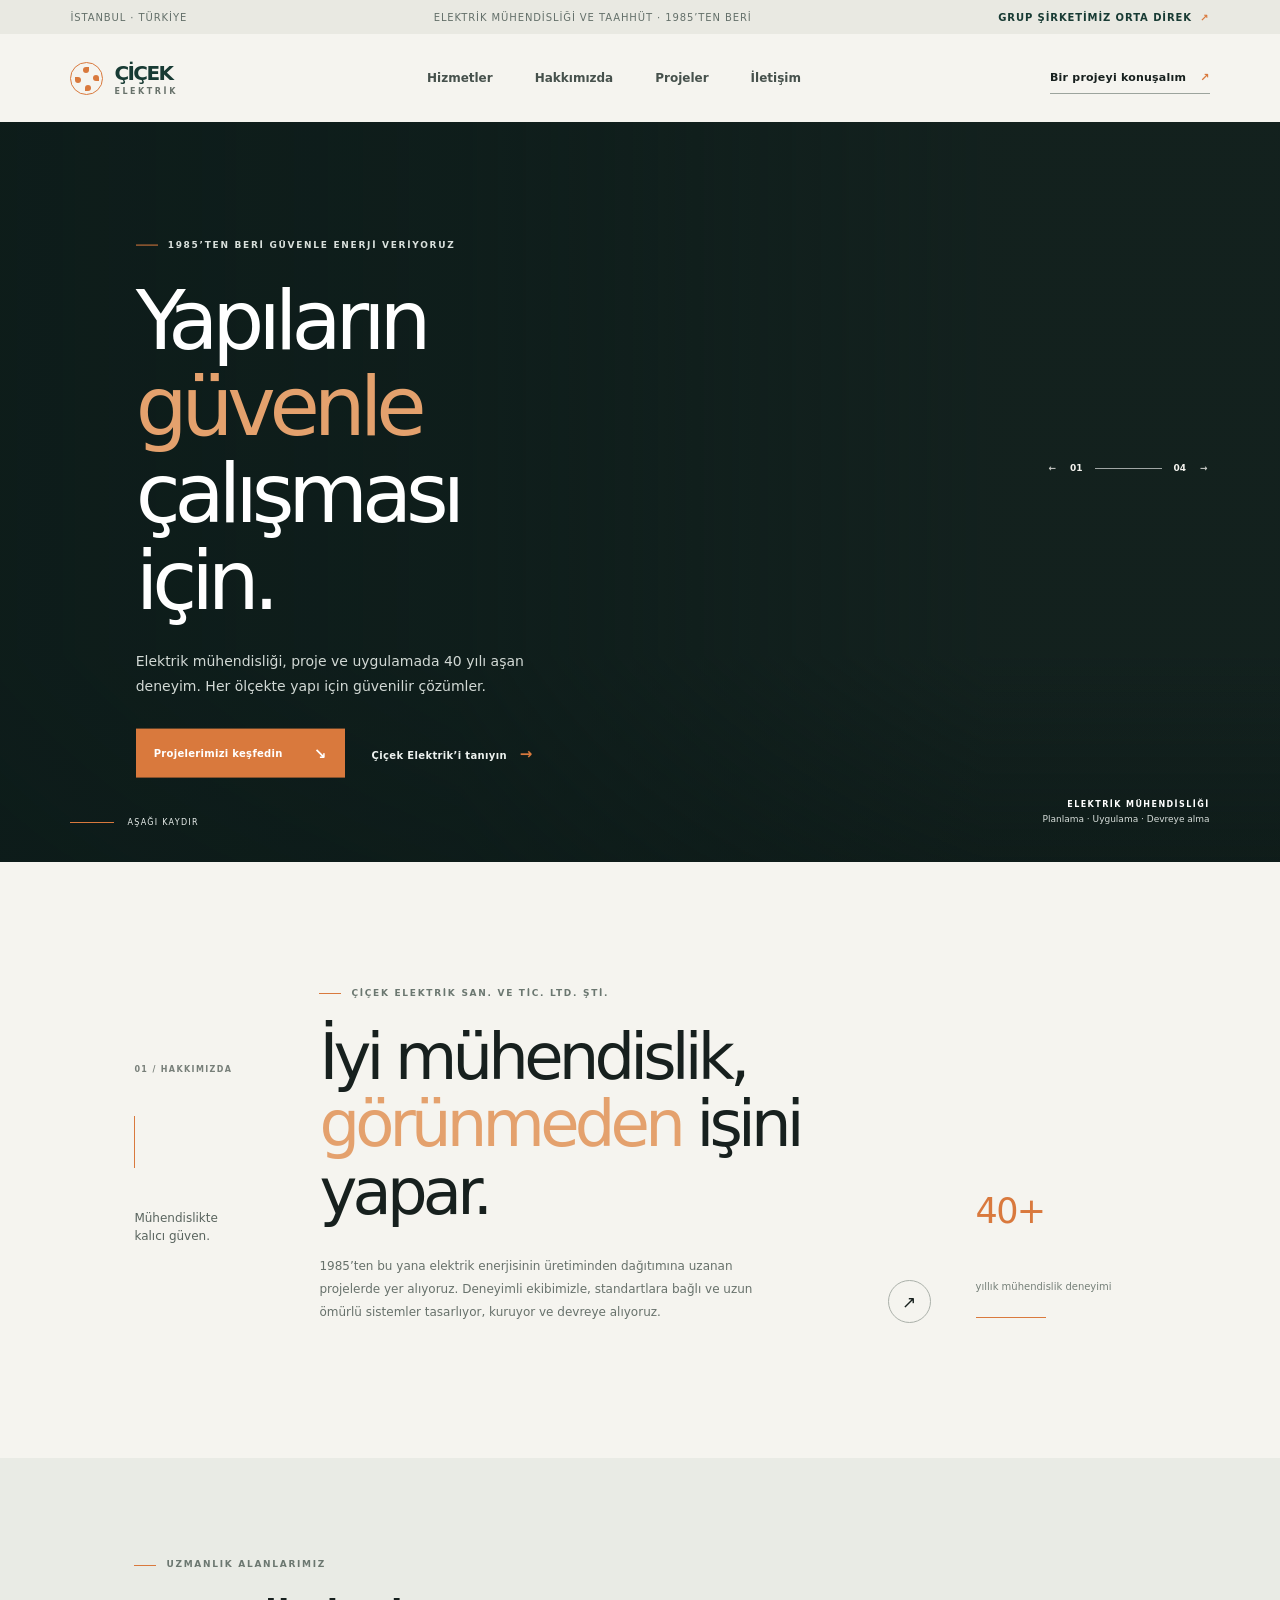
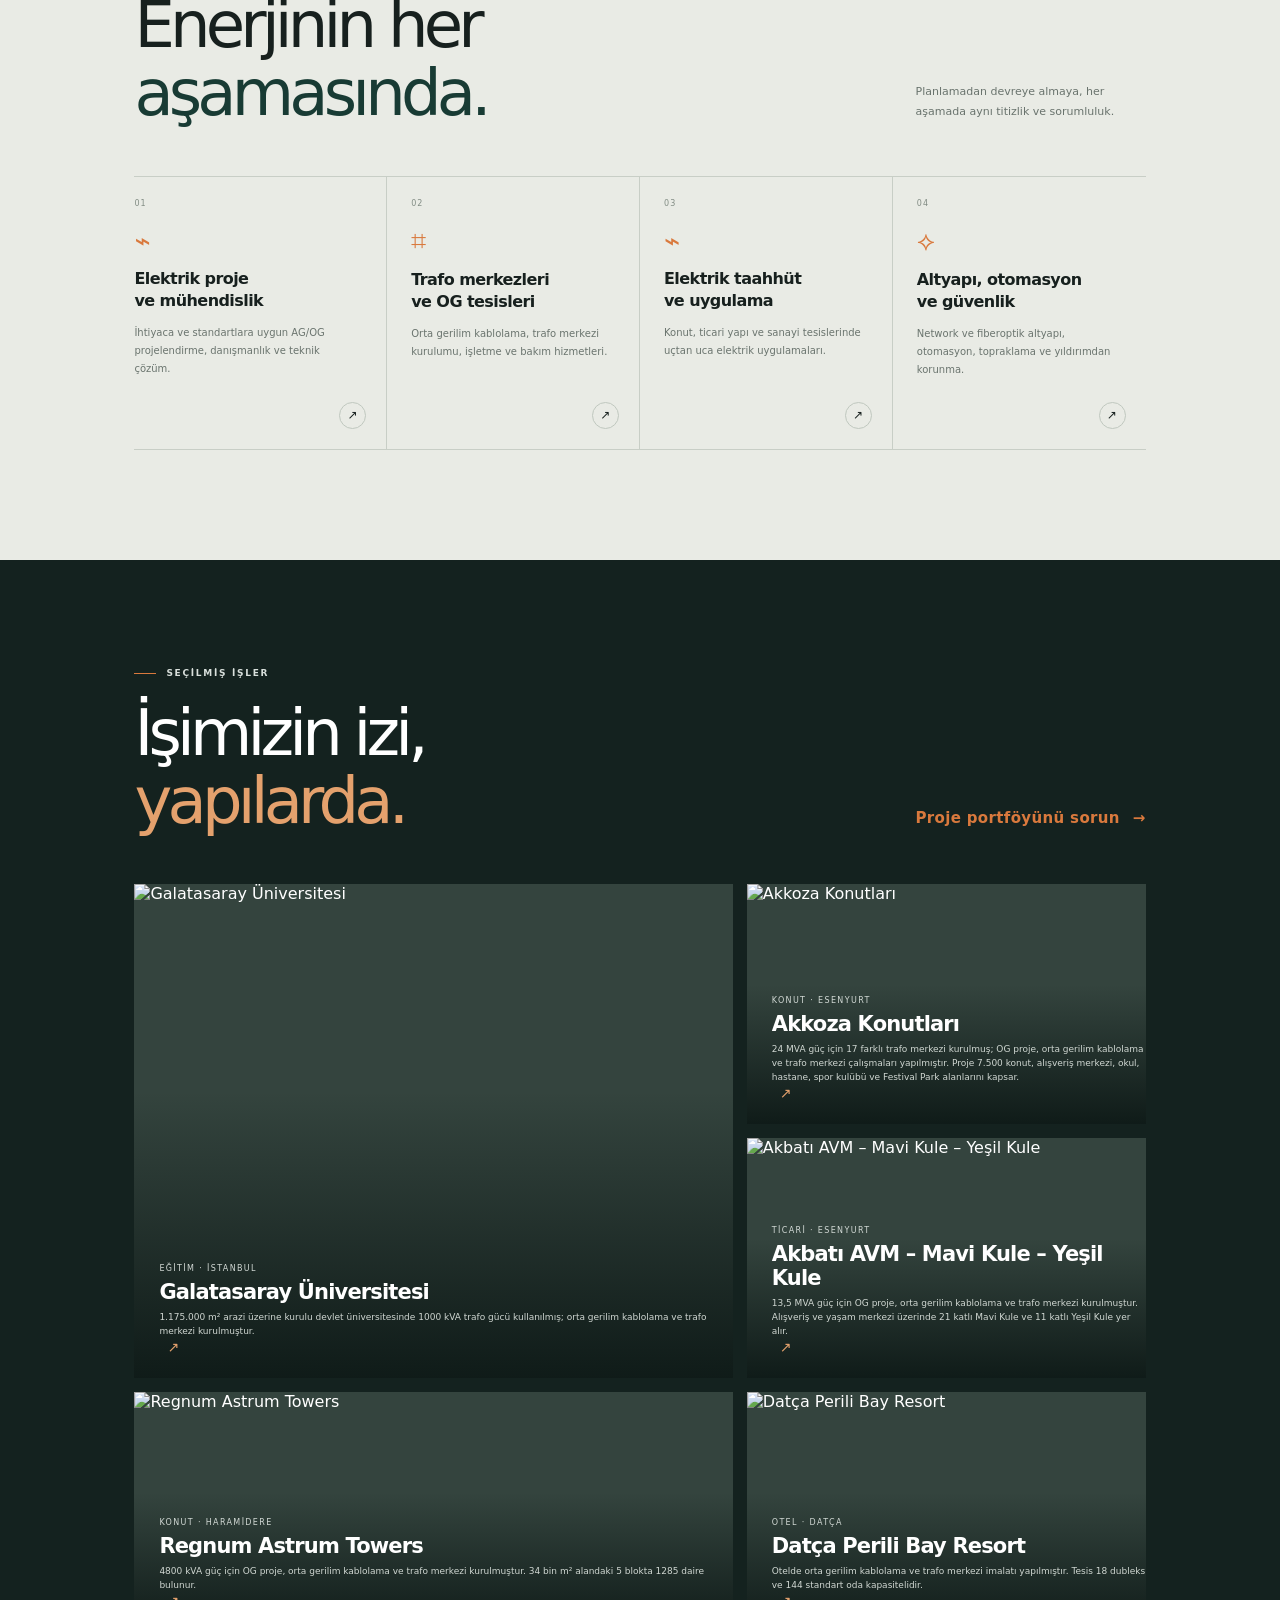
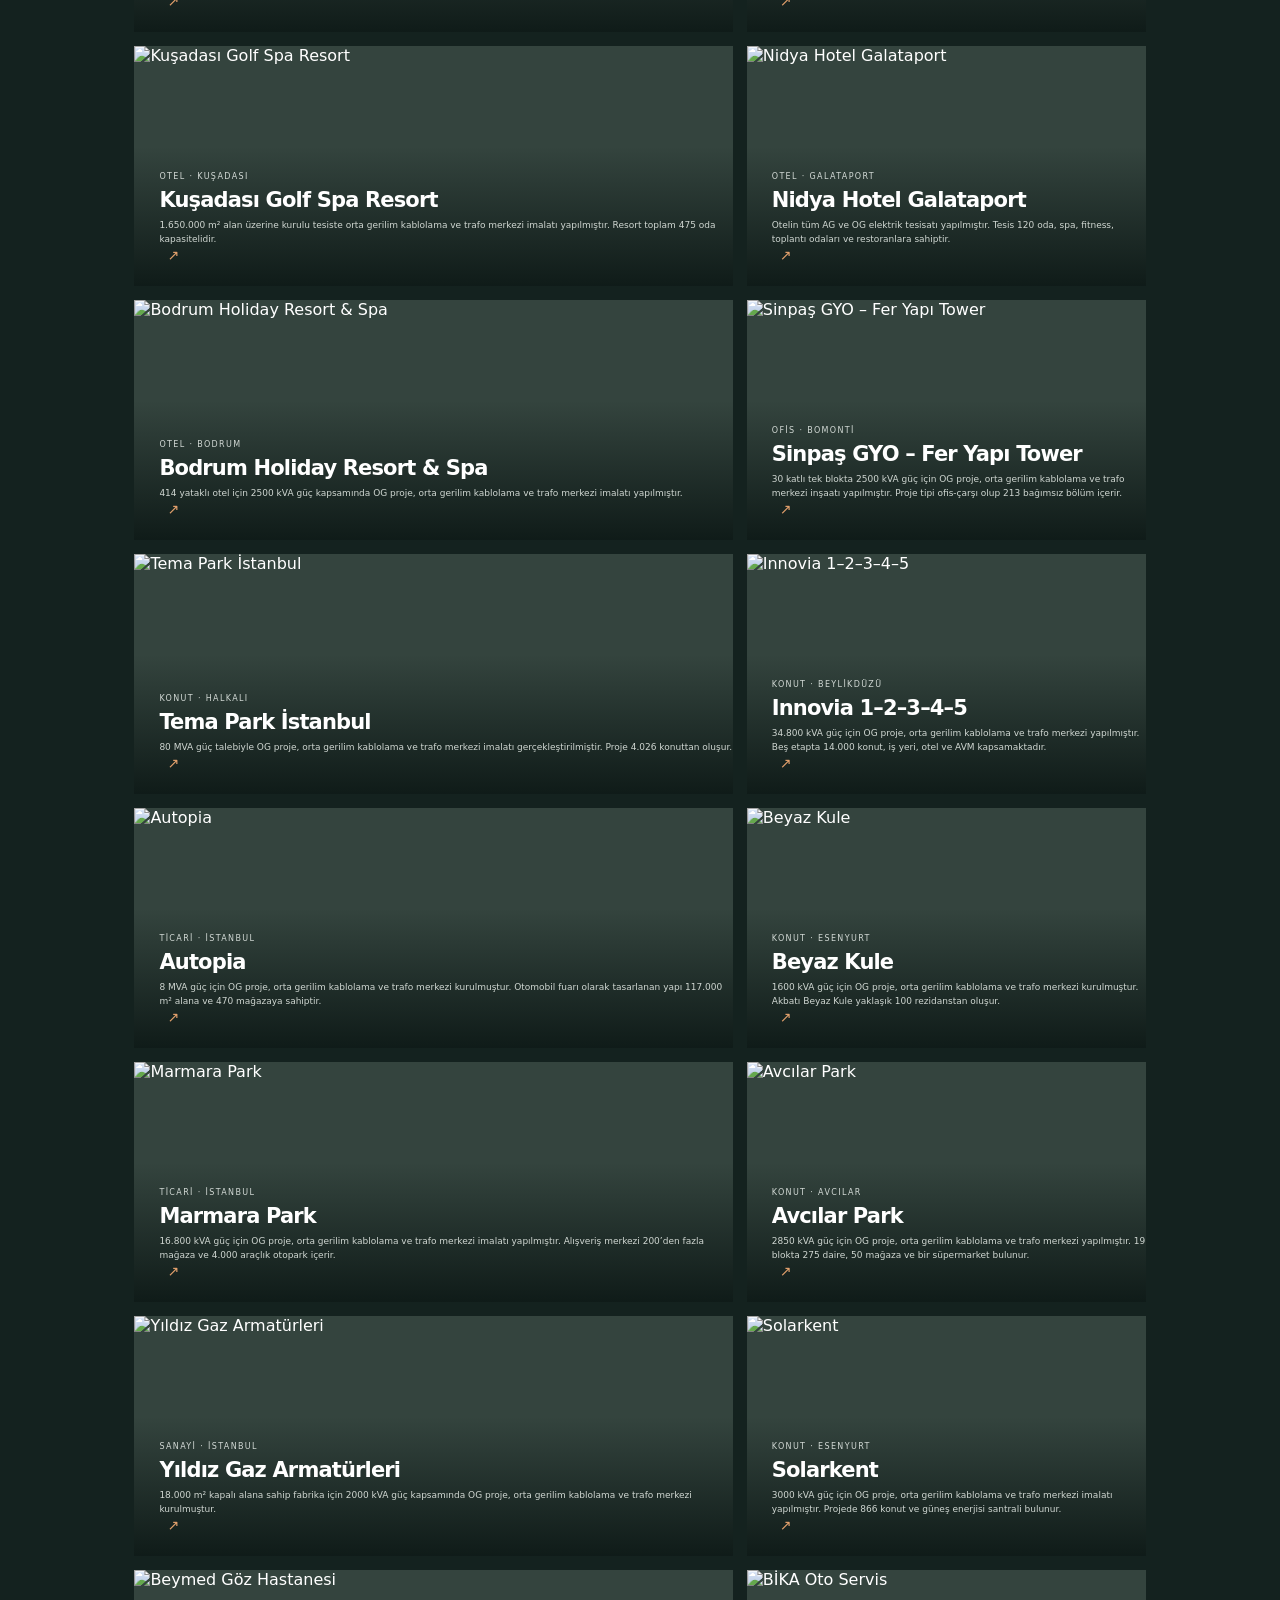
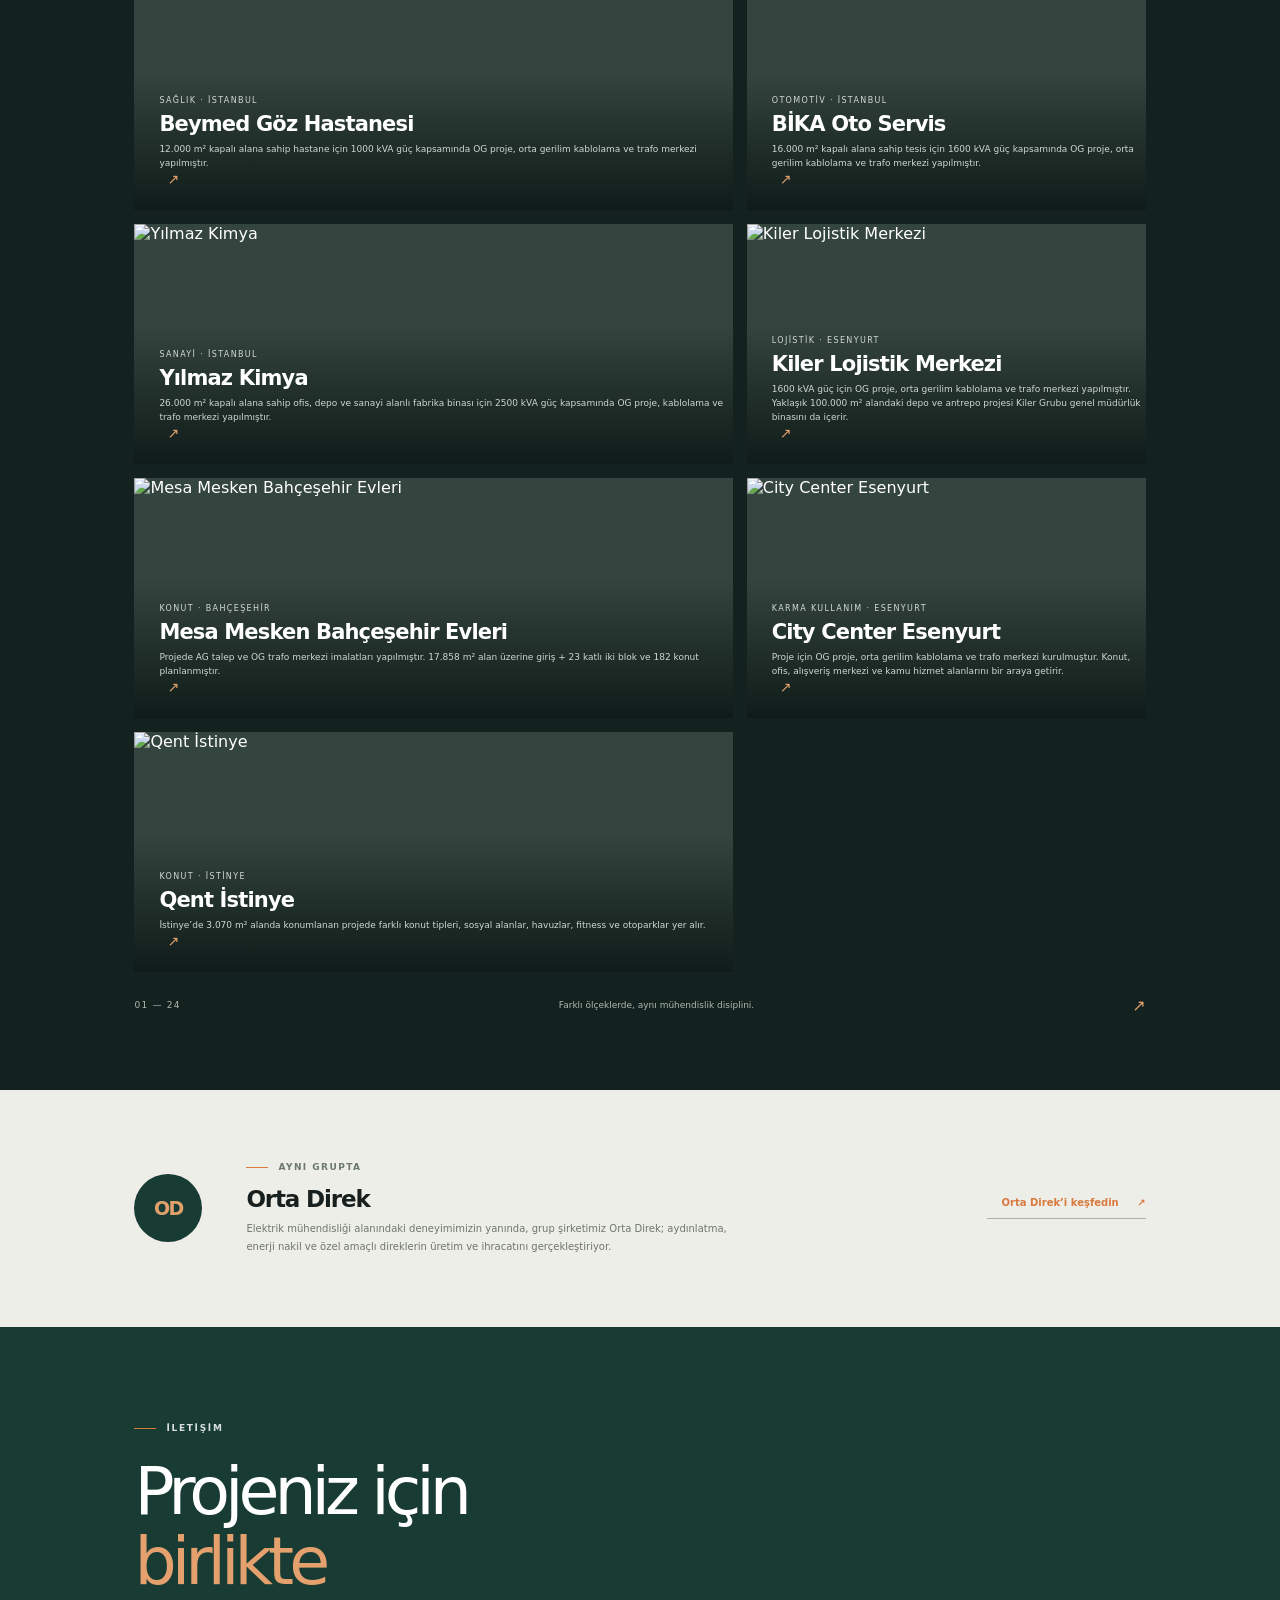
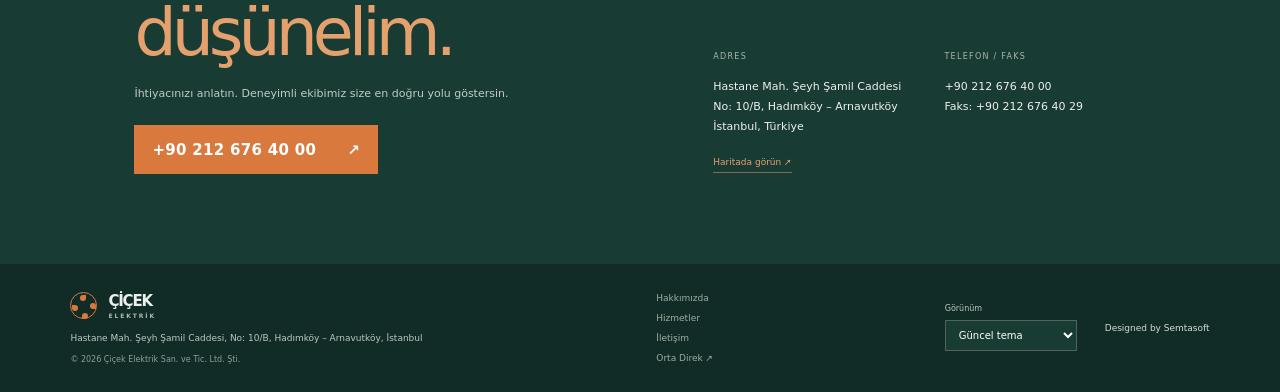
==== v1/index.html @ 3fe5731b "v1.1" ====
<!doctype html>
<html lang="tr">
<head>
  <meta charset="utf-8">
  <meta name="viewport" content="width=device-width, initial-scale=1">
  <meta name="theme-color" content="#f5f4ef">
  <meta name="description" content="1985'ten bu yana elektrik mühendisliği, proje ve taahhüt hizmetleri. Çiçek Elektrik, İstanbul.">
  <title>Çiçek Elektrik — Güvenle çalışan yapılar</title>
  <link rel="stylesheet" href="styles.css">
  <script src="content.js"></script>
  <script src="site.js" defer></script>
</head>
<body>
  <div class="topline"><span>İstanbul · Türkiye</span><span>Elektrik mühendisliği ve taahhüt · <span data-content="about.since">1985’ten beri</span></span><a href="https://www.ortadirek.com.tr" target="_blank" rel="noopener">Grup şirketimiz Orta Direk <span aria-hidden="true">↗</span></a></div>
  <header class="site-header">
    <a class="brand" href="#anasayfa" aria-label="Çiçek Elektrik ana sayfa"><img class="brand-logo" data-image="brand.logo" alt="Çiçek Elektrik"><span class="brand-mark" aria-hidden="true"><i></i><i></i><i></i><i></i></span><span><span data-content="brand.name">ÇİÇEK</span><span class="brand-sub" data-content="brand.sub">ELEKTRİK</span></span></a>
    <nav class="nav" aria-label="Ana gezinme"><a href="#hizmetler">Hizmetler</a><a href="#hakkimizda">Hakkımızda</a><a href="#projeler">Projeler</a><a href="#iletisim">İletişim</a></nav>
    <a class="header-cta" href="tel:+902126764000">Bir projeyi konuşalım <span>↗</span></a>
    <a class="mobile-phone" href="tel:+902126764000" aria-label="Bizi arayın">☎</a>
  </header>

  <main>
    <section class="hero" id="anasayfa">
      <div class="hero-image" role="img" aria-label="Enerji iletim hatları"></div>
      <div class="hero-shade"></div>
      <div class="hero-content">
        <p class="eyebrow light"><span></span> <span class="hero-eyebrow-text">1985’TEN BERİ GÜVENLE ENERJİ VERİYORUZ</span></p>
        <h1><span class="hero-title-before">Yapıların</span><br><em class="hero-title-accent">güvenle</em><span class="hero-title-after"> çalışması<br>için.</span></h1>
        <p class="hero-copy">Elektrik mühendisliği, proje ve uygulamada 40 yılı aşan deneyim. Her ölçekte yapı için güvenilir çözümler.</p>
        <div class="hero-actions"><a class="button button-accent" href="#projeler">Projelerimizi keşfedin <span>↘</span></a><a class="text-link light-link" href="#hakkimizda">Çiçek Elektrik’i tanıyın <span>→</span></a></div>
      </div>
      <div class="hero-index"><button type="button" class="hero-prev" aria-label="Önceki slayt">←</button><span class="hero-current">01</span><span class="index-line"></span><span class="hero-total">04</span><button type="button" class="hero-next" aria-label="Sonraki slayt">→</button></div>
      <div class="hero-caption"><span class="hero-caption-title">ELEKTRİK MÜHENDİSLİĞİ</span><span class="hero-caption-detail">Planlama · Uygulama · Devreye alma</span></div>
      <a class="scroll-cue" href="#hizmetler"><span class="scroll-line"></span> AŞAĞI KAYDIR</a>
    </section>

    <section class="intro section-pad" id="hakkimizda">
      <div class="intro-side"><span class="section-no">01 / HAKKIMIZDA</span><span class="vertical-rule"></span><span class="side-note">Mühendislikte<br>kalıcı güven.</span></div>
      <div class="intro-main"><p class="eyebrow"><span></span> <span data-content="about.eyebrow">ÇİÇEK ELEKTRİK SAN. VE TİC. LTD. ŞTİ.</span></p><h2><span data-content="about.titleBefore">İyi mühendislik,</span><br><em data-content="about.titleAccent">görünmeden</em><span data-content="about.titleAfter"> işini yapar.</span></h2><div class="intro-bottom"><p data-content="about.copy">1985’ten bu yana elektrik enerjisinin üretiminden dağıtımına uzanan projelerde yer alıyoruz. Deneyimli ekibimizle, standartlara bağlı ve uzun ömürlü sistemler tasarlıyor, kuruyor ve devreye alıyoruz.</p><a class="round-link" href="#iletisim" aria-label="İletişime geçin">↗</a></div></div>
      <div class="intro-stat"><strong><span data-content="about.years">40</span><span>+</span></strong><span data-content="about.stat">yıllık mühendislik<br>deneyimi</span><i></i></div>
    </section>

    <section class="services section-pad" id="hizmetler">
      <div class="section-heading"><div><p class="eyebrow"><span></span> <span data-content="services.eyebrow">UZMANLIK ALANLARIMIZ</span></p><h2><span data-content="services.titleBefore">Enerjinin her</span><br><em data-content="services.titleAccent">aşamasında.</em></h2></div><p class="heading-note" data-content="services.note">Planlamadan devreye almaya, her aşamada aynı titizlik ve sorumluluk.</p></div>
      <div class="service-grid">
        <article class="service-card"><span class="service-number">01</span><div class="service-icon" aria-hidden="true">⌁</div><h3 data-content="services.items.0.title">Elektrik proje<br>ve mühendislik</h3><p data-content="services.items.0.copy">İhtiyaca ve standartlara uygun AG/OG projelendirme, danışmanlık ve teknik çözüm.</p><a href="#iletisim" aria-label="Elektrik proje ve mühendislik için iletişime geçin">↗</a></article>
        <article class="service-card"><span class="service-number">02</span><div class="service-icon" aria-hidden="true">⌗</div><h3 data-content="services.items.1.title">Trafo merkezleri<br>ve OG tesisleri</h3><p data-content="services.items.1.copy">Orta gerilim kablolama, trafo merkezi kurulumu, işletme ve bakım hizmetleri.</p><a href="#iletisim" aria-label="Trafo merkezleri için iletişime geçin">↗</a></article>
        <article class="service-card"><span class="service-number">03</span><div class="service-icon" aria-hidden="true">⌁</div><h3 data-content="services.items.2.title">Elektrik taahhüt<br>ve uygulama</h3><p data-content="services.items.2.copy">Konut, ticari yapı ve sanayi tesislerinde uçtan uca elektrik uygulamaları.</p><a href="#iletisim" aria-label="Elektrik taahhüt için iletişime geçin">↗</a></article>
        <article class="service-card"><span class="service-number">04</span><div class="service-icon" aria-hidden="true">⟡</div><h3 data-content="services.items.3.title">Altyapı, otomasyon<br>ve güvenlik</h3><p data-content="services.items.3.copy">Network ve fiberoptik altyapı, otomasyon, topraklama ve yıldırımdan korunma.</p><a href="#iletisim" aria-label="Altyapı hizmetleri için iletişime geçin">↗</a></article>
      </div>
    </section>

    <section class="projects section-pad" id="projeler">
      <div class="section-heading project-heading"><div><p class="eyebrow light"><span></span> <span data-content="projects.eyebrow">SEÇİLMİŞ İŞLER</span></p><h2><span data-content="projects.titleBefore">İşimizin izi,</span><br><em data-content="projects.titleAccent">yapılarda.</em></h2></div><a class="text-link light-link" href="#iletisim"><span data-content="projects.action">Proje portföyünü sorun</span> <span>→</span></a></div>
      <div class="project-grid">
        <a class="project-card project-large" href="#iletisim"><img data-image="projects.items.0.image" src="https://i.ibb.co/XrzmF4nz/a61cb4d9a42c.png" alt="Çiçek Elektrik proje referansı" loading="lazy"><span class="project-overlay"></span><span class="project-info"><small data-content="projects.items.0.category">EĞİTİM · İSTANBUL</small><strong data-content="projects.items.0.title">Galatasaray Üniversitesi</strong><span><span data-content="projects.items.0.detail">Orta gerilim kablolama ve trafo merkezi kurulumu.</span> <b>↗</b></span></span></a>
        <a class="project-card" href="#iletisim"><img data-image="projects.items.1.image" src="https://i.ibb.co/XrzmF4nz/a61cb4d9a42c.png" alt="Galatasaray Üniversitesi binası" loading="lazy"><span class="project-overlay"></span><span class="project-info"><small data-content="projects.items.1.category">KONUT · ESENYURT</small><strong data-content="projects.items.1.title">Akkoza Konutları</strong><span><span data-content="projects.items.1.detail">17 trafo merkezi</span> <b>↗</b></span></span></a>
        <a class="project-card" href="#iletisim"><img data-image="projects.items.2.image" src="https://i.ibb.co/XrzmF4nz/a61cb4d9a42c.png" alt="Alışveriş ve yaşam merkezi projesi" loading="lazy"><span class="project-overlay"></span><span class="project-info"><small data-content="projects.items.2.category">TİCARİ · ESENYURT</small><strong data-content="projects.items.2.title">Akbatı AVM ve Yaşam Merkezi</strong><span><span data-content="projects.items.2.detail">OG proje · Trafo merkezi</span> <b>↗</b></span></span></a>
      </div>
      <div class="project-foot"><span class="project-count">01 — 24</span><span>Farklı ölçeklerde, aynı mühendislik disiplini.</span><span class="project-arrows">↗</span></div>
    </section>

    <section class="partner section-pad">
      <div class="partner-icon" aria-hidden="true">OD</div><div class="partner-copy"><p class="eyebrow"><span></span> <span data-content="partner.eyebrow">AYNI GRUPTA</span></p><h2 data-content="partner.title">Orta Direk</h2><p data-content="partner.copy">Elektrik mühendisliği alanındaki deneyimimizin yanında, grup şirketimiz Orta Direk; aydınlatma, enerji nakil ve özel amaçlı direklerin üretim ve ihracatını gerçekleştiriyor.</p></div><a class="partner-link" data-href="partner.url" href="https://www.ortadirek.com.tr" target="_blank" rel="noopener"><span data-content="partner.linkText">Orta Direk’i keşfedin</span> <span>↗</span></a></section>

    <section class="contact" id="iletisim"><div class="contact-left"><p class="eyebrow light"><span></span> <span data-content="contact.eyebrow">İLETİŞİM</span></p><h2><span data-content="contact.titleBefore">Projeniz için</span><br><em data-content="contact.titleAccent">birlikte düşünelim.</em></h2><p data-content="contact.copy">İhtiyacınızı anlatın. Deneyimli ekibimiz size en doğru yolu göstersin.</p><a class="button button-accent" data-href="contact.phoneLink" href="tel:+902126764000"><span data-content="contact.phone">0212 676 40 00</span> <span>↗</span></a></div><div class="contact-details"><div><span>ADRES</span><p data-content="contact.address">Hastane Mah. Şeyh Şamil Caddesi<br>No: 10/B, Hadımköy – Arnavutköy<br>İstanbul, Türkiye</p><a data-href="contact.mapUrl" href="https://maps.google.com/?q=Hastane+Mahallesi+Şeyh+Şamil+Caddesi+No+10+B+Hadımköy+İstanbul" target="_blank" rel="noopener">Haritada görün ↗</a></div><div><span>TELEFON / FAKS</span><p><a data-href="contact.phoneLink" href="tel:+902126764000" data-content="contact.phone">+90 212 676 40 00</a><br>Faks: <span data-content="contact.fax">+90 212 676 40 29</span></p></div></div></section>
  </main>

  <footer class="footer">
    <div class="footer-company"><a class="brand brand-footer" href="#anasayfa"><img class="brand-logo" data-image="brand.logo" alt="Çiçek Elektrik"><span class="brand-mark" aria-hidden="true"><i></i><i></i><i></i><i></i></span><span><span data-content="brand.name">ÇİÇEK</span><span class="brand-sub" data-content="brand.sub">ELEKTRİK</span></span></a><p data-content="footer.address">Hastane Mah. Şeyh Şamil Caddesi, No: 10/B, Hadımköy – Arnavutköy, İstanbul</p><small data-content="footer.copyright">© 2026 Çiçek Elektrik San. ve Tic. Ltd. Şti.</small></div>
    <nav class="footer-links" aria-label="Alt bağlantılar"><a data-href="footer.link1Url" href="#hakkimizda" data-content="footer.link1Text">Hakkımızda</a><a data-href="footer.link2Url" href="#hizmetler" data-content="footer.link2Text">Hizmetler</a><a data-href="footer.link3Url" href="#iletisim" data-content="footer.link3Text">İletişim</a><a href="https://www.ortadirek.com.tr" target="_blank" rel="noopener">Orta Direk ↗</a></nav>
    <div class="footer-theme"><label for="theme-version-select">Görünüm</label><select class="theme-version-select" id="theme-version-select" aria-label="Site görünüm sürümü"></select></div>
    <a class="semtasoft-credit" data-href="footer.semtaUrl" href="https://semtasoft.com" target="_blank" rel="noopener"><img class="semta-logo" data-image="footer.semtaLogo" alt="Semtasoft"><span data-content="footer.semtaText">Designed by Semtasoft</span></a>
  </footer>
</body>
</html>
---- v1/styles.css ----
:root{--ink:#17201e;--muted:#69716c;--paper:#f5f4ef;--white:#fff;--line:#d9dcd5;--orange:#d9793d;--forest:#183b34;--display:"Segoe UI",system-ui,sans-serif;--body:"Segoe UI",system-ui,sans-serif}*{box-sizing:border-box}html{scroll-behavior:smooth}body{margin:0;background:var(--paper);color:var(--ink);font-family:var(--body);-webkit-font-smoothing:antialiased}a{color:inherit;text-decoration:none}.topline{height:34px;padding:0 5.5%;display:flex;align-items:center;justify-content:space-between;background:#e9e9e2;color:#64706a;font-size:10px;letter-spacing:.09em;text-transform:uppercase}.topline a{color:var(--forest);font-weight:700}.topline a span{padding-left:4px;color:var(--orange)}.site-header{height:88px;padding:0 5.5%;display:flex;align-items:center;justify-content:space-between;position:relative;z-index:5;background:var(--paper)}.brand{display:flex;align-items:center;gap:11px;font:800 20px var(--display);letter-spacing:-.08em;color:var(--forest)}.brand-sub{display:block;font:700 8px var(--body);letter-spacing:.32em;margin-top:2px;color:#68726b}.brand-mark{position:relative;width:33px;height:33px;border:1.6px solid var(--orange);border-radius:50%;display:block}.brand-mark i{position:absolute;width:6px;height:6px;border-radius:100% 0 100% 100%;background:var(--orange);left:12px;top:4px;transform-origin:4px 12px}.brand-mark i:nth-child(2){transform:rotate(90deg)}.brand-mark i:nth-child(3){transform:rotate(180deg)}.brand-mark i:nth-child(4){transform:rotate(270deg)}.nav{display:flex;align-items:center;gap:42px}.nav a{font-size:12px;font-weight:600;color:#46514c;transition:color .2s}.nav a:hover,.header-cta:hover{color:var(--orange)}.header-cta{font-size:11px;font-weight:700;letter-spacing:.02em;border-bottom:1px solid #9ca49d;padding:9px 0;transition:color .2s}.header-cta span{color:var(--orange);margin-left:10px}.mobile-phone{display:none}.hero{height:min(740px,calc(100svh - 122px));min-height:570px;position:relative;overflow:hidden;background:#14221f;color:#fff}.hero-image{position:absolute;inset:0;background-image:url("https://i.ibb.co/XrzmF4nz/a61cb4d9a42c.png");background-size:cover;background-position:center 49%;transform:scale(1.015);animation:heroReveal 1.4s ease-out both}.hero-shade{position:absolute;inset:0;background:linear-gradient(90deg,rgba(13,28,26,.88) 0%,rgba(13,28,26,.72) 36%,rgba(13,28,26,.14) 77%),linear-gradient(0deg,rgba(10,22,20,.43),transparent 28%)}.hero-content{position:absolute;left:10.6%;top:50%;transform:translateY(-47%);max-width:610px}.eyebrow{font-size:9px;font-weight:700;letter-spacing:.19em;color:#6b7770;display:flex;gap:10px;align-items:center;margin:0 0 25px}.eyebrow>span:first-child{width:22px;height:1px;background:var(--orange);display:inline-block;flex:0 0 22px}.eyebrow>span:not(:first-child){width:auto;height:auto;background:none;display:inline;flex:0 1 auto;min-width:0;line-height:1.5}.eyebrow.light{color:#d9e0dc}.hero h1,.section-heading h2,.intro h2,.contact h2{font:500 clamp(47px,6.4vw,86px)/1.06 var(--display);letter-spacing:-.075em;margin:0}.hero h1 em,.intro h2 em,.section-heading h2 em,.contact h2 em{font-style:normal;color:#e4a16d}.hero-copy{font-size:14px;line-height:1.8;color:#d2d9d5;max-width:410px;margin:24px 0 30px}.hero-actions{display:flex;align-items:center;gap:27px}.button{display:inline-flex;align-items:center;gap:31px;min-height:49px;padding:0 18px;font-size:10px;font-weight:700;letter-spacing:.03em}.button-accent{background:var(--orange);color:white;transition:background .2s}.button-accent:hover{background:#bb6030}.button span{font-size:15px}.text-link{font-size:10px;font-weight:700;letter-spacing:.035em}.text-link span{padding-left:9px;color:var(--orange);font-size:15px}.light-link{color:#edf2ef}.hero-index{position:absolute;right:5.5%;top:45%;display:flex;align-items:center;gap:12px;font:600 9px var(--body);color:#f5f4ef}.hero-index span:last-child{opacity:.5}.index-line{width:67px;height:1px;background:rgba(255,255,255,.6)}.hero-caption{position:absolute;right:5.5%;bottom:38px;display:flex;flex-direction:column;text-align:right;gap:5px}.hero-caption span:first-child{font-size:8px;letter-spacing:.18em;font-weight:700}.hero-caption span:last-child{font-size:9px;color:#d8dedb}.scroll-cue{position:absolute;left:5.5%;bottom:35px;font-size:8px;letter-spacing:.16em;color:#e8eeeb;display:flex;align-items:center;gap:13px}.scroll-line{display:inline-block;width:44px;height:1px;background:var(--orange)}.section-pad{padding-left:10.5%;padding-right:10.5%}.intro{display:grid;grid-template-columns:140px 1fr 170px;gap:45px;padding-top:125px;padding-bottom:135px;align-items:center}.intro-side{height:180px;display:flex;flex-direction:column;align-items:flex-start;justify-content:space-between}.section-no{font-size:8px;letter-spacing:.17em;font-weight:700;color:#777f79}.vertical-rule{height:52px;width:1px;background:var(--orange)}.side-note{font:500 12px/1.5 var(--display);color:#59645e}.intro-main .eyebrow{margin-bottom:23px}.intro h2{font-size:clamp(42px,5vw,68px)}.intro-bottom{display:flex;align-items:flex-end;justify-content:space-between;margin-top:28px;gap:30px}.intro-bottom p{font-size:12px;line-height:1.9;color:#67716b;max-width:475px;margin:0}.round-link{width:43px;height:43px;border:1px solid #abb1aa;border-radius:50%;display:grid;place-items:center;font-size:17px;flex:none;transition:all .2s}.round-link:hover{background:var(--forest);color:#fff;border-color:var(--forest)}.intro-stat{align-self:end;display:flex;flex-direction:column;padding-bottom:5px;color:var(--forest)}.intro-stat strong{font:500 77px/.9 var(--display);letter-spacing:-.1em}.intro-stat strong span{font-size:35px;color:var(--orange);vertical-align:top;letter-spacing:-.05em}.intro-stat>span{font-size:10px;line-height:1.6;color:#768079;margin-top:14px}.intro-stat i{width:70px;height:1px;background:var(--orange);margin-top:22px}.services{background:#e9ebe5;padding-top:100px;padding-bottom:110px}.section-heading{display:flex;justify-content:space-between;align-items:flex-end;margin-bottom:48px}.section-heading .eyebrow{margin-bottom:20px}.section-heading h2{font-size:clamp(44px,5vw,66px)}.section-heading h2 em{color:var(--forest)}.heading-note{font-size:11px;line-height:1.8;color:#69736d;max-width:230px;margin:0 0 6px}.service-grid{display:grid;grid-template-columns:repeat(4,1fr);border-top:1px solid #c8cec6;border-bottom:1px solid #c8cec6}.service-card{min-height:272px;padding:22px 24px 23px 0;position:relative;border-right:1px solid #c8cec6;display:flex;flex-direction:column}.service-card+.service-card{padding-left:24px}.service-card:last-child{border-right:0}.service-number{font-size:8px;letter-spacing:.13em;color:#828c84}.service-icon{font:300 27px var(--display);color:var(--orange);margin:17px 0 12px}.service-card h3{font:700 16px/1.4 var(--display);letter-spacing:-.035em;margin:0 0 12px}.service-card p{font-size:10px;line-height:1.8;color:#6a746e;margin:0;max-width:215px}.service-card>a{position:absolute;right:20px;bottom:20px;width:27px;height:27px;border:1px solid #c0c8bf;border-radius:50%;display:grid;place-items:center;font-size:12px;transition:all .2s}.service-card>a:hover{background:var(--forest);color:#fff;border-color:var(--forest)}.projects{background:#14221f;color:#fff;padding-top:107px;padding-bottom:75px}.project-heading{align-items:flex-end;margin-bottom:48px}.project-heading h2 em{color:#e4a16d}.project-heading .text-link{margin-bottom:9px}.project-grid{display:grid;grid-template-columns:1.2fr .8fr;grid-template-rows:240px 240px;gap:14px}.project-card{position:relative;overflow:hidden;display:block;background:#34443e}.project-large{grid-row:span 2}.project-card img{width:100%;height:100%;object-fit:cover;display:block;transition:transform .7s cubic-bezier(.2,.7,.2,1),filter .4s;filter:saturate(.78)}.project-card:hover img{transform:scale(1.04);filter:saturate(1)}.project-overlay{position:absolute;inset:0;background:linear-gradient(0deg,rgba(8,19,17,.83),transparent 58%)}.project-info{position:absolute;left:25px;bottom:23px;display:flex;flex-direction:column;gap:7px}.project-info small{font-size:8px;letter-spacing:.17em;color:#d2d9d5}.project-info strong{font:600 21px var(--display);letter-spacing:-.04em}.project-info>span{font-size:9px;color:#d0d7d2}.project-info b{font-size:14px;font-weight:400;color:#e4a16d;margin-left:8px}.project-foot{display:flex;justify-content:space-between;align-items:center;margin-top:24px;color:#adb8b1;font-size:9px}.project-foot span:first-child{letter-spacing:.14em}.project-arrows{font-size:16px;color:#e4a16d}.partner{padding-top:71px;padding-bottom:71px;display:grid;grid-template-columns:80px minmax(0,1fr) auto;gap:32px;align-items:center;background:#eeeee8}.partner-icon{width:68px;height:68px;border-radius:50%;background:var(--forest);color:#e2a06b;display:grid;place-items:center;font:700 19px var(--display);letter-spacing:-.08em}.partner-copy{min-width:0}.partner-copy .eyebrow{margin:0 0 12px;white-space:nowrap;letter-spacing:.16em;line-height:1.4}.partner-copy .eyebrow>span:first-child{flex:none}.partner-copy .eyebrow>span:last-child{min-width:0}.partner-copy h2{font:700 23px var(--display);letter-spacing:-.05em;margin:0 0 8px}.partner-copy>p:last-child{font-size:10px;line-height:1.8;color:#6c756f;max-width:490px;margin:0}.partner-link{font-size:10px;font-weight:700;border-bottom:1px solid #aab1a8;padding:0 0 10px 0;white-space:nowrap}.partner-link span{color:var(--orange);margin-left:15px}.contact{background:var(--forest);color:#fff;padding:95px 10.5% 90px;display:grid;grid-template-columns:1.05fr .95fr;gap:10%}.contact .eyebrow{margin-bottom:20px}.contact h2{font-size:clamp(44px,5.2vw,68px)}.contact h2 em{color:#e4a16d}.contact-left>p:not(.eyebrow){font-size:11px;color:#c0cdc5;margin:20px 0 25px}.contact-left .button{min-width:205px;justify-content:space-between}.contact-details{display:grid;grid-template-columns:1fr 1fr;gap:30px;align-self:end;padding-bottom:5px}.contact-details>div>span{font-size:8px;letter-spacing:.16em;color:#a6b8ad}.contact-details p{font-size:11px;line-height:1.8;color:#edf0ed;margin:14px 0}.contact-details a{transition:color .2s}.contact-details a:hover{color:#efa26d}.contact-details>div>a{font-size:9px;color:#e6a16e;border-bottom:1px solid rgba(230,161,110,.5);padding-bottom:5px}.footer{min-height:86px;padding:0 5.5%;display:flex;align-items:center;justify-content:space-between;gap:20px;background:#112c27;color:#9eada4;font-size:9px}.brand-footer{color:#edf0ed;font-size:15px}.brand-footer .brand-sub{font-size:6px;color:#aebbb4}.brand-footer .brand-mark{width:27px;height:27px}.brand-footer .brand-mark i{left:9px;top:2px}.footer>a:not(.brand){transition:color .2s}.footer>a:not(.brand):hover{color:#e4a16d}@keyframes heroReveal{from{transform:scale(1.07);filter:brightness(.75)}to{transform:scale(1.015);filter:brightness(1)}}
@media(max-width:900px){.nav{gap:22px}.section-pad{padding-left:7%;padding-right:7%}.hero-content{left:8%}.intro{grid-template-columns:95px 1fr 100px;gap:23px}.intro-stat strong{font-size:63px}.service-card{padding-right:14px}.service-card+.service-card{padding-left:14px}.contact{padding-left:7%;padding-right:7%;gap:6%}}
@media(max-width:650px){.topline{height:31px;padding:0 5%;font-size:8px}.topline>span:nth-child(2){display:none}.site-header{height:72px;padding:0 5%}.brand{font-size:17px}.brand-mark{width:29px;height:29px}.brand-mark i{left:10px;top:3px}.nav{position:absolute;left:0;right:0;top:72px;background:var(--paper);padding:15px 5% 20px;justify-content:space-between;gap:12px;border-top:1px solid #e4e5df}.nav a{font-size:10px}.header-cta{display:none}.mobile-phone{display:block;color:var(--forest);font-size:19px}.hero{height:calc(82svh - 103px);min-height:520px;max-height:690px}.hero-image{background-position:54% center}.hero-shade{background:linear-gradient(90deg,rgba(13,28,26,.82),rgba(13,28,26,.35)),linear-gradient(0deg,rgba(10,22,20,.5),transparent 35%)}.hero-content{left:7%;right:7%;top:48%;transform:translateY(-45%)}.hero h1{font-size:clamp(52px,13vw,72px)}.hero-copy{font-size:12px;max-width:315px}.hero-actions{align-items:flex-start;flex-direction:column;gap:19px}.hero-index{right:7%;top:auto;bottom:101px}.hero-caption{right:7%;bottom:30px}.scroll-cue{display:none}.section-pad{padding-left:7%;padding-right:7%}.intro{grid-template-columns:1fr 95px;gap:15px;padding-top:80px;padding-bottom:80px}.intro-side{grid-column:1/-1;flex-direction:row;align-items:center;height:auto;margin-bottom:18px}.vertical-rule{height:1px;width:38px}.side-note br{display:none}.intro-main{grid-column:1/-1;grid-row:2}.intro h2{font-size:clamp(39px,10vw,56px)}.intro-main .eyebrow{font-size:8px}.intro-bottom{margin-top:22px}.intro-bottom p{font-size:11px}.intro-stat{grid-column:2;grid-row:3;margin-top:25px}.intro-stat strong{font-size:54px}.intro-stat>span{font-size:9px}.services{padding-top:74px;padding-bottom:76px}.section-heading{align-items:flex-start;flex-direction:column;gap:20px;margin-bottom:32px}.section-heading h2{font-size:49px}.heading-note{max-width:290px}.service-grid{grid-template-columns:1fr 1fr}.service-card{min-height:240px;padding:18px 14px 20px 0}.service-card+.service-card{padding-left:14px}.service-card:nth-child(2){border-right:0}.service-card:nth-child(3),.service-card:nth-child(4){border-top:1px solid #c8cec6}.service-card:nth-child(3){padding-left:0}.service-card h3{font-size:14px}.service-card p{font-size:9px}.service-card>a{right:12px;bottom:12px}.projects{padding-top:74px;padding-bottom:55px}.project-heading{gap:25px}.project-grid{grid-template-columns:1fr;grid-template-rows:250px 205px 205px;gap:10px}.project-large{grid-row:auto}.project-info{left:17px;bottom:16px}.project-info strong{font-size:18px}.project-foot{font-size:8px}.project-foot span:nth-child(2){max-width:150px;text-align:center}.partner{padding-top:49px;padding-bottom:49px;grid-template-columns:55px minmax(0,1fr);gap:17px}.partner-copy .eyebrow{white-space:normal;letter-spacing:.14em}.partner-icon{width:52px;height:52px;font-size:16px}.partner-copy h2{font-size:21px}.partner-copy>p:last-child{font-size:9px}.partner-link{grid-column:2;width:max-content;margin-top:2px}.contact{padding:74px 7% 60px;grid-template-columns:1fr;gap:50px}.contact h2{font-size:49px}.contact-details{gap:16px}.contact-details p{font-size:10px}.footer{padding:20px 7%;display:grid;grid-template-columns:1fr 1fr;gap:18px;font-size:8px}.footer>*:nth-child(even){text-align:right}.brand-footer{grid-column:1/-1}.brand-footer .brand-mark{justify-self:start}}
@media(prefers-reduced-motion:reduce){*,*::before,*::after{scroll-behavior:auto!important;animation-duration:.01ms!important;animation-iteration-count:1!important;transition-duration:.01ms!important}}

.brand-logo{display:none;max-width:180px;max-height:54px;width:auto;height:auto;object-fit:contain}.brand.has-logo .brand-logo{display:block}.brand.has-logo>.brand-mark,.brand.has-logo>span{display:none}.brand-footer .brand-logo{max-width:140px;max-height:40px}.hero h1,.intro h2,.service-card h3,.contact-details p{white-space:pre-line}

.hero h1 span,.hero h1 em,.hero-copy,.hero-eyebrow-text,.hero-caption span{white-space:pre-line}.hero-index button{border:0;background:transparent;color:inherit;font:inherit;cursor:pointer;padding:8px 2px;opacity:.8}.hero-index button:hover,.hero-index button:focus-visible{opacity:1;color:#e4a16d}.hero-image.zoom-cycle{animation:heroZoom 7s ease-in-out both}@keyframes heroZoom{0%{transform:scale(1.015)}50%{transform:scale(1.075)}100%{transform:scale(1.025)}}.slide-editor-list{display:flex;flex-direction:column}.slide-editor-card{border:1px solid var(--line);padding:16px;margin:0 0 14px}.slide-editor-heading{display:flex;align-items:center;justify-content:space-between;margin-bottom:15px;color:var(--forest);font-size:9px;letter-spacing:.12em}.slide-remove{border:0;background:transparent;color:#9a5543;font:600 9px var(--body);cursor:pointer}.slide-add{align-self:flex-start}.slide-add:disabled{opacity:.5;cursor:not-allowed}@media(prefers-reduced-motion:reduce){.hero-image.zoom-cycle{animation:none}}

.hero h1{font-family:var(--hero-title-font,var(--display));font-size:clamp(47px,6.4vw,var(--hero-title-size,86px))}.hero-copy{font-family:var(--hero-text-font,var(--body));font-size:var(--hero-text-size,14px)}.hero-content .eyebrow{font-family:var(--hero-text-font,var(--body))}.brand-logo{max-width:var(--brand-logo-width,180px)}.brand-footer .brand-logo{max-width:var(--footer-logo-width,140px)}.footer{display:grid;grid-template-columns:minmax(240px,1.5fr) minmax(110px,.7fr) auto auto;align-items:center;gap:28px;padding:28px 5.5%;min-height:120px}.footer-company{min-width:0}.footer-company .brand{width:max-content}.footer-company>p{max-width:420px;margin:12px 0 7px;color:#bbc7bf;font-size:9px;line-height:1.7}.footer-company>small{color:#8f9f96;font-size:8px}.footer-links{display:flex;flex-direction:column;gap:10px;font-size:9px}.footer-links a:hover,.semtasoft-credit:hover{color:#e4a16d}.footer-theme{display:flex;flex-direction:column;gap:7px;font-size:8px;color:#bbc7bf}.theme-version-select{max-width:180px;min-width:132px;padding:8px 24px 8px 9px;border:1px solid #51645a;background:#183b34;color:#fff;font:10px var(--body)}.semtasoft-credit{display:flex;align-items:center;gap:8px;white-space:nowrap;font-size:9px;color:#d3ddd6}.semta-logo{display:none;max-width:var(--semta-logo-width,90px);max-height:36px;width:auto;height:auto;object-fit:contain}.semtasoft-credit.has-logo .semta-logo{display:block}.footer .brand-footer .brand-mark{width:27px;height:27px}.field select,.field input[type=number]{width:100%;height:37px;border:1px solid #dfe4de;background:#fcfcfa;color:#25332c;padding:0 10px;font:11px var(--body);outline:none}.field input[type=color]{width:100%;height:37px;padding:3px;border:1px solid #dfe4de;background:#fcfcfa}.version-save-row{margin-top:8px}.saved-version-list{border-top:1px solid #edf0eb;padding-top:14px}.saved-version-row{display:flex;align-items:center;justify-content:space-between;padding:7px 0;border-bottom:1px solid #edf0eb;color:#4e5a52;font-size:10px}.field input[type=text],.field textarea,.field select,.field input[type=number],.field input[type=color]{border-radius:0}@media(max-width:900px){.footer{grid-template-columns:1.2fr 1fr;gap:22px}.footer-theme{grid-column:1}.semtasoft-credit{justify-self:start}}@media(max-width:650px){.hero h1{font-size:clamp(42px,13vw,var(--hero-title-size,72px))}.footer{grid-template-columns:1fr 1fr;padding:24px 7%;gap:20px}.footer-company{grid-column:1/-1}.footer-links{grid-column:1}.footer-theme{grid-column:2}.semtasoft-credit{grid-column:1/-1}}

.brand-logo{width:var(--brand-logo-width,180px);max-width:var(--brand-logo-width,180px);max-height:54px}.brand-footer .brand-logo{width:var(--footer-logo-width,140px);max-width:var(--footer-logo-width,140px);max-height:40px}.semta-logo{width:var(--semta-logo-width,90px);max-width:var(--semta-logo-width,90px)}.footer-company>p{white-space:pre-line}

.project-grid{grid-auto-rows:240px}.project-info>span>span{display:-webkit-box;-webkit-box-orient:vertical;-webkit-line-clamp:4;overflow:hidden;line-height:1.55}.project-card{min-width:0}@media(max-width:650px){.project-grid{grid-auto-rows:205px}.project-info>span>span{-webkit-line-clamp:3}}
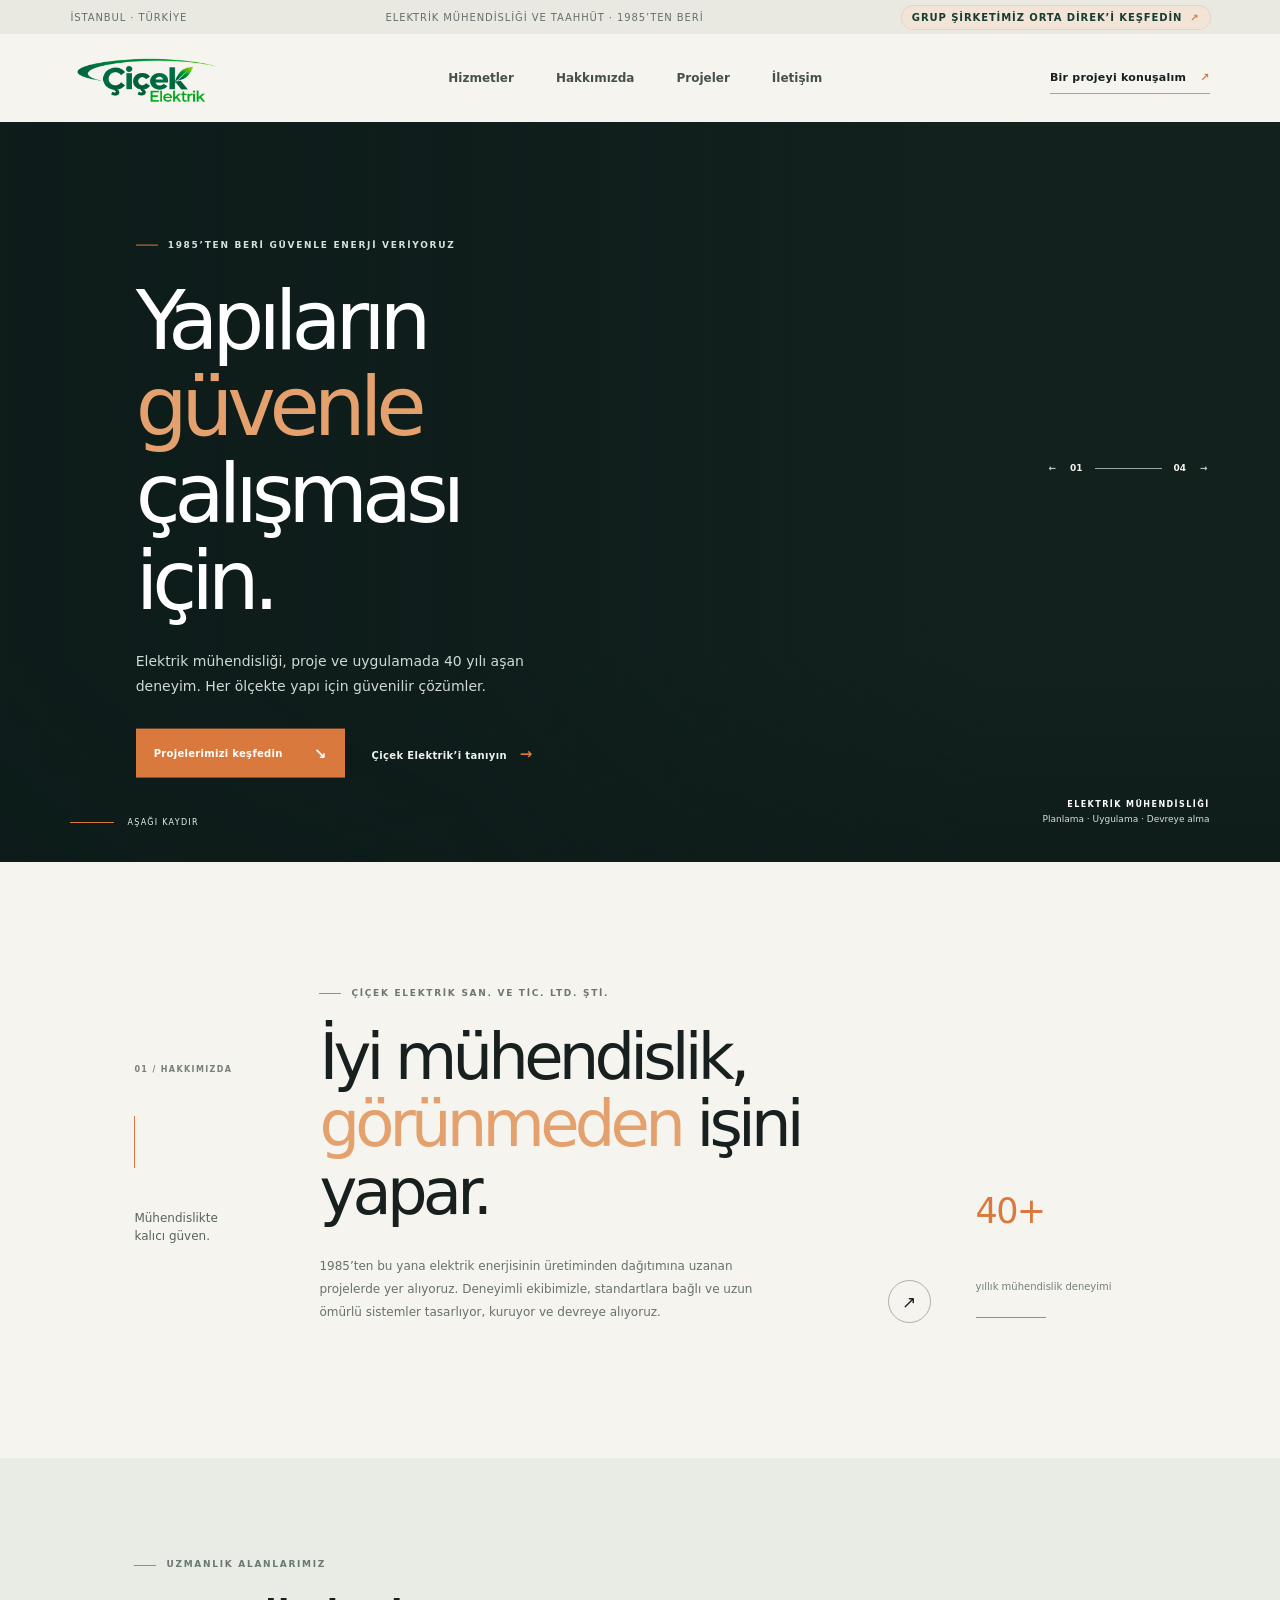
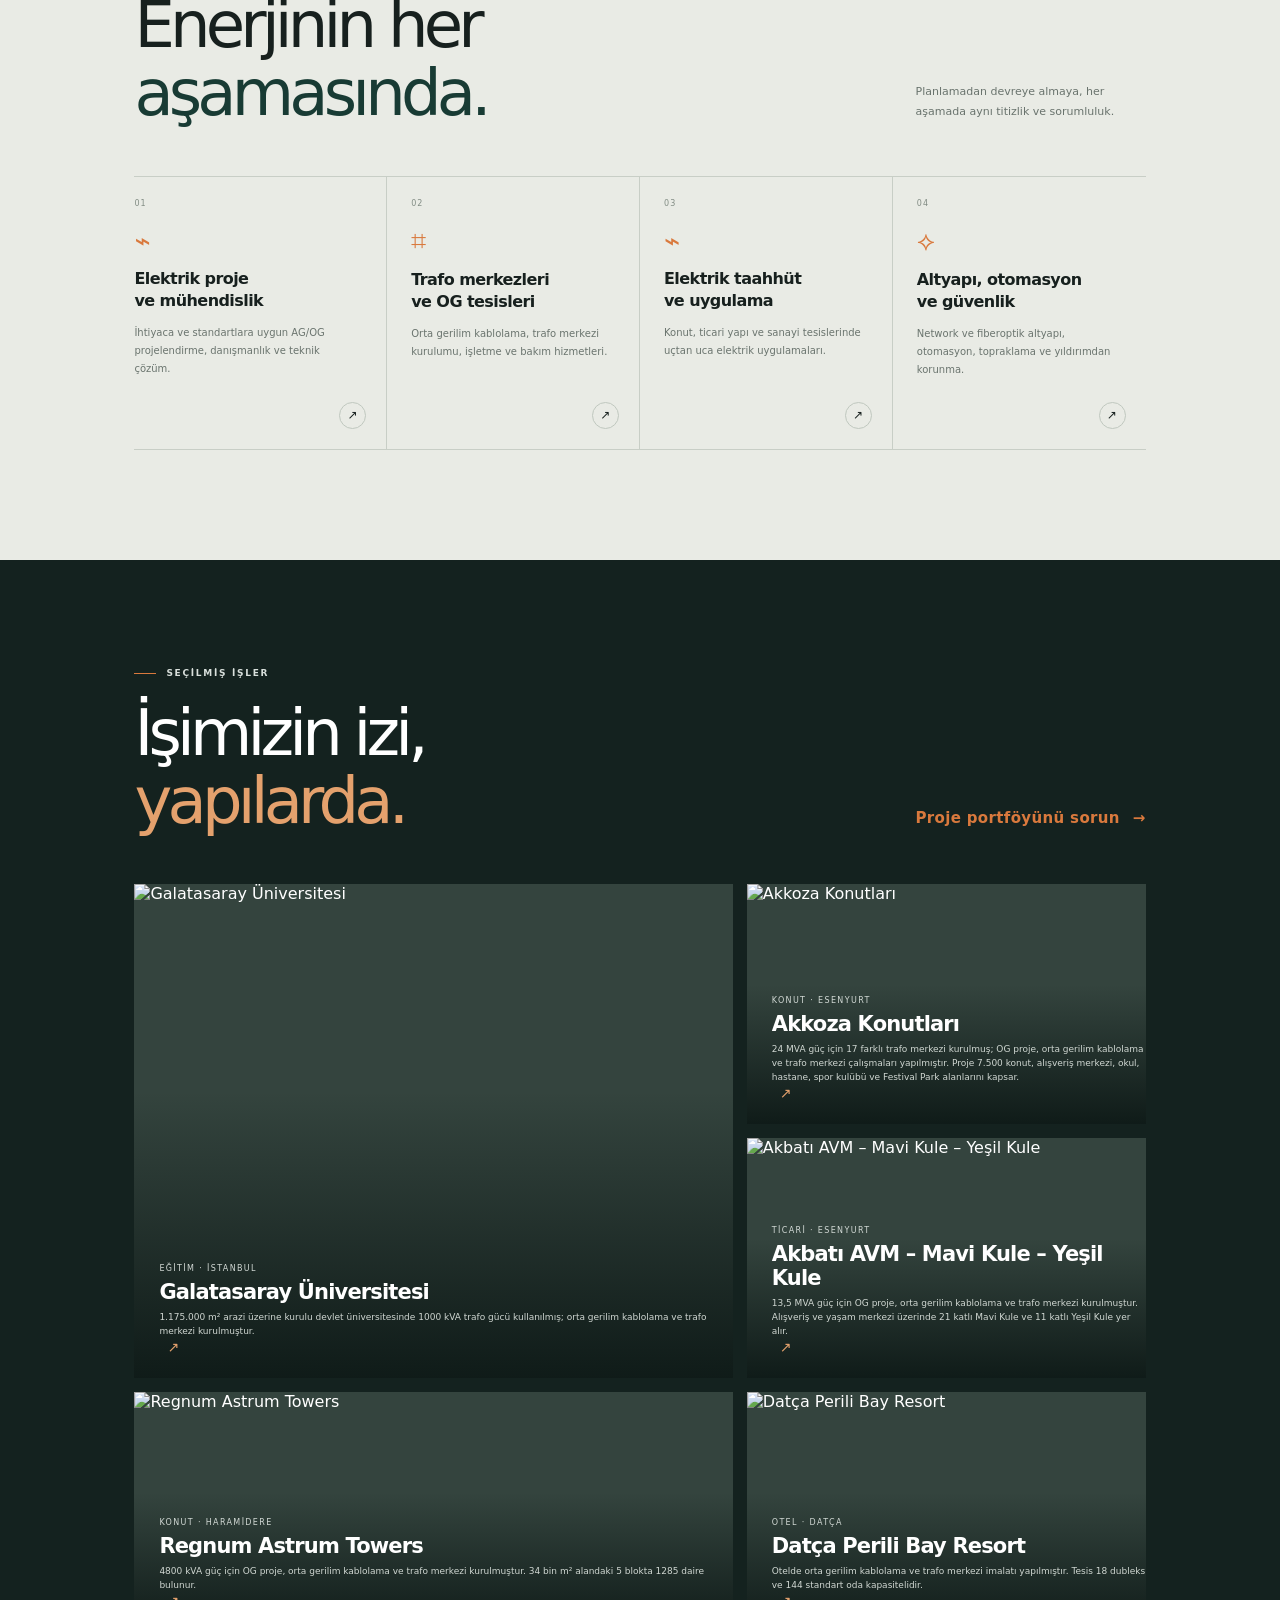
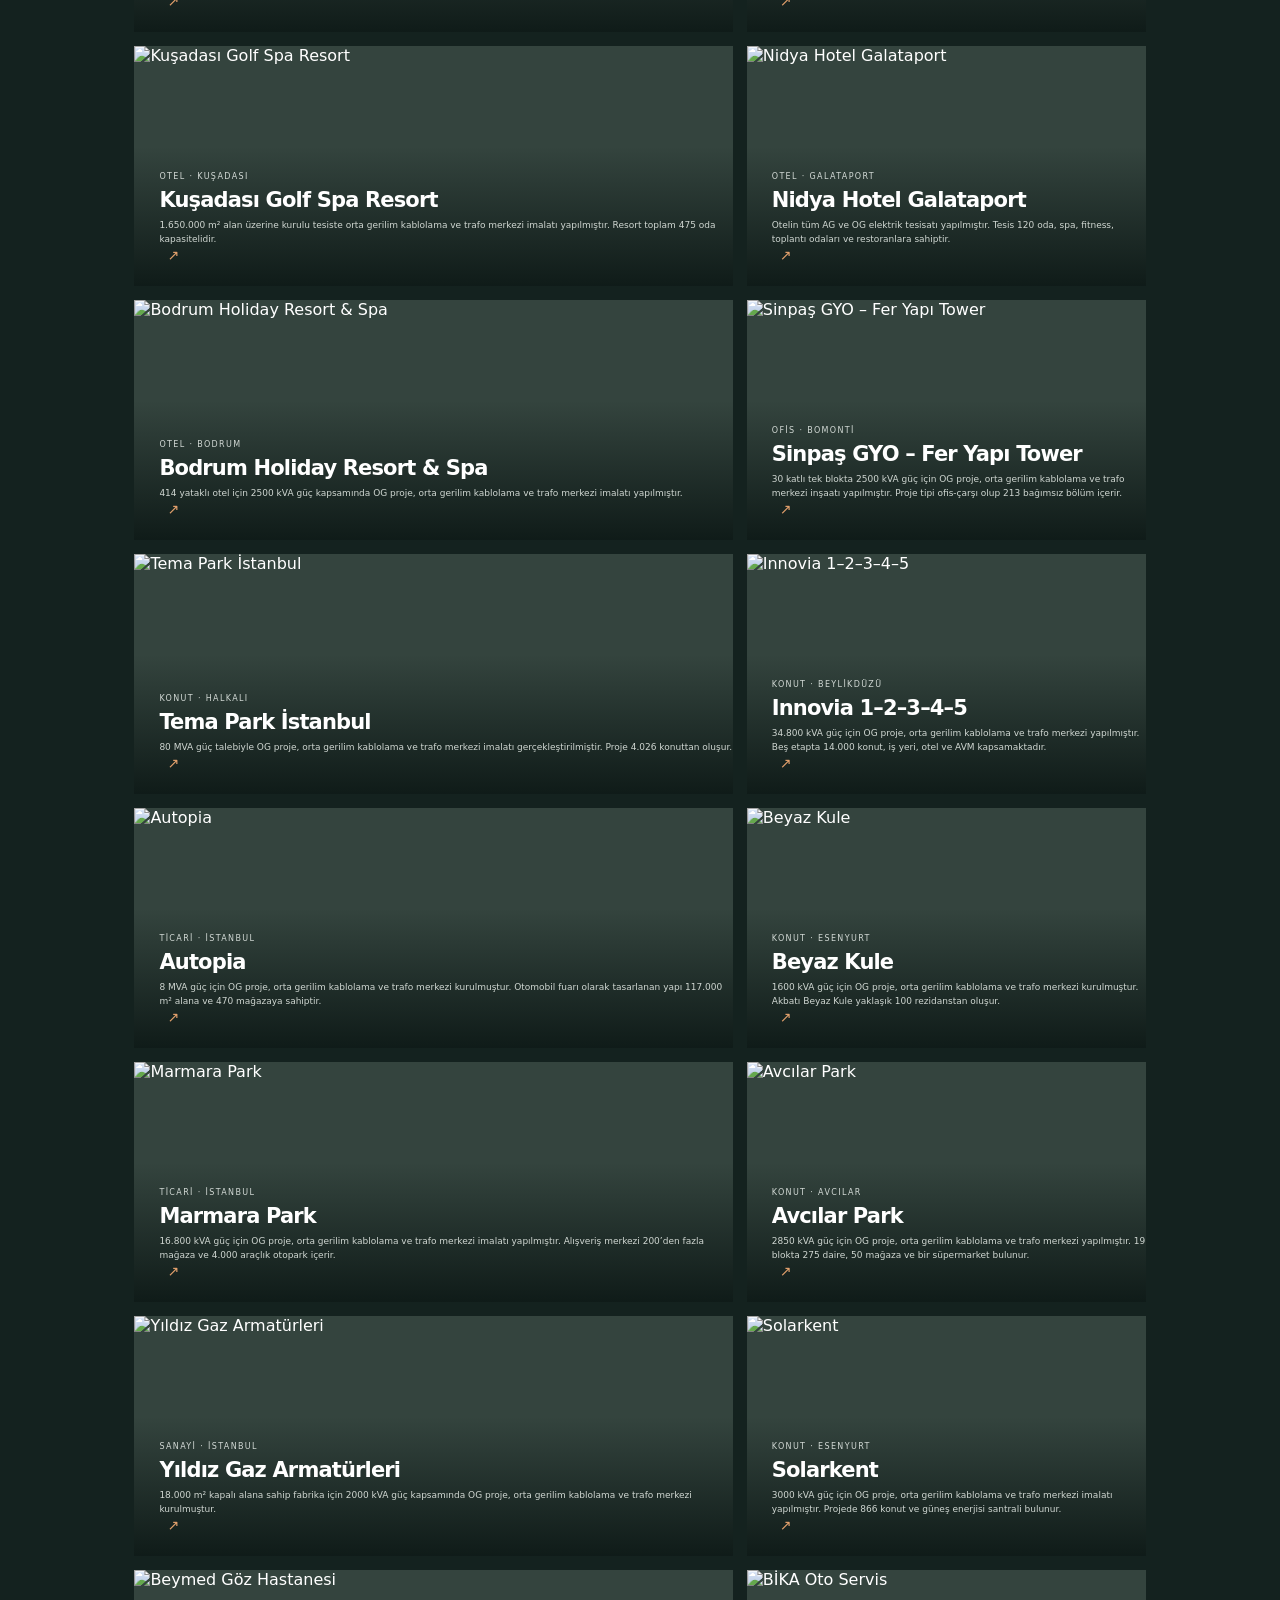
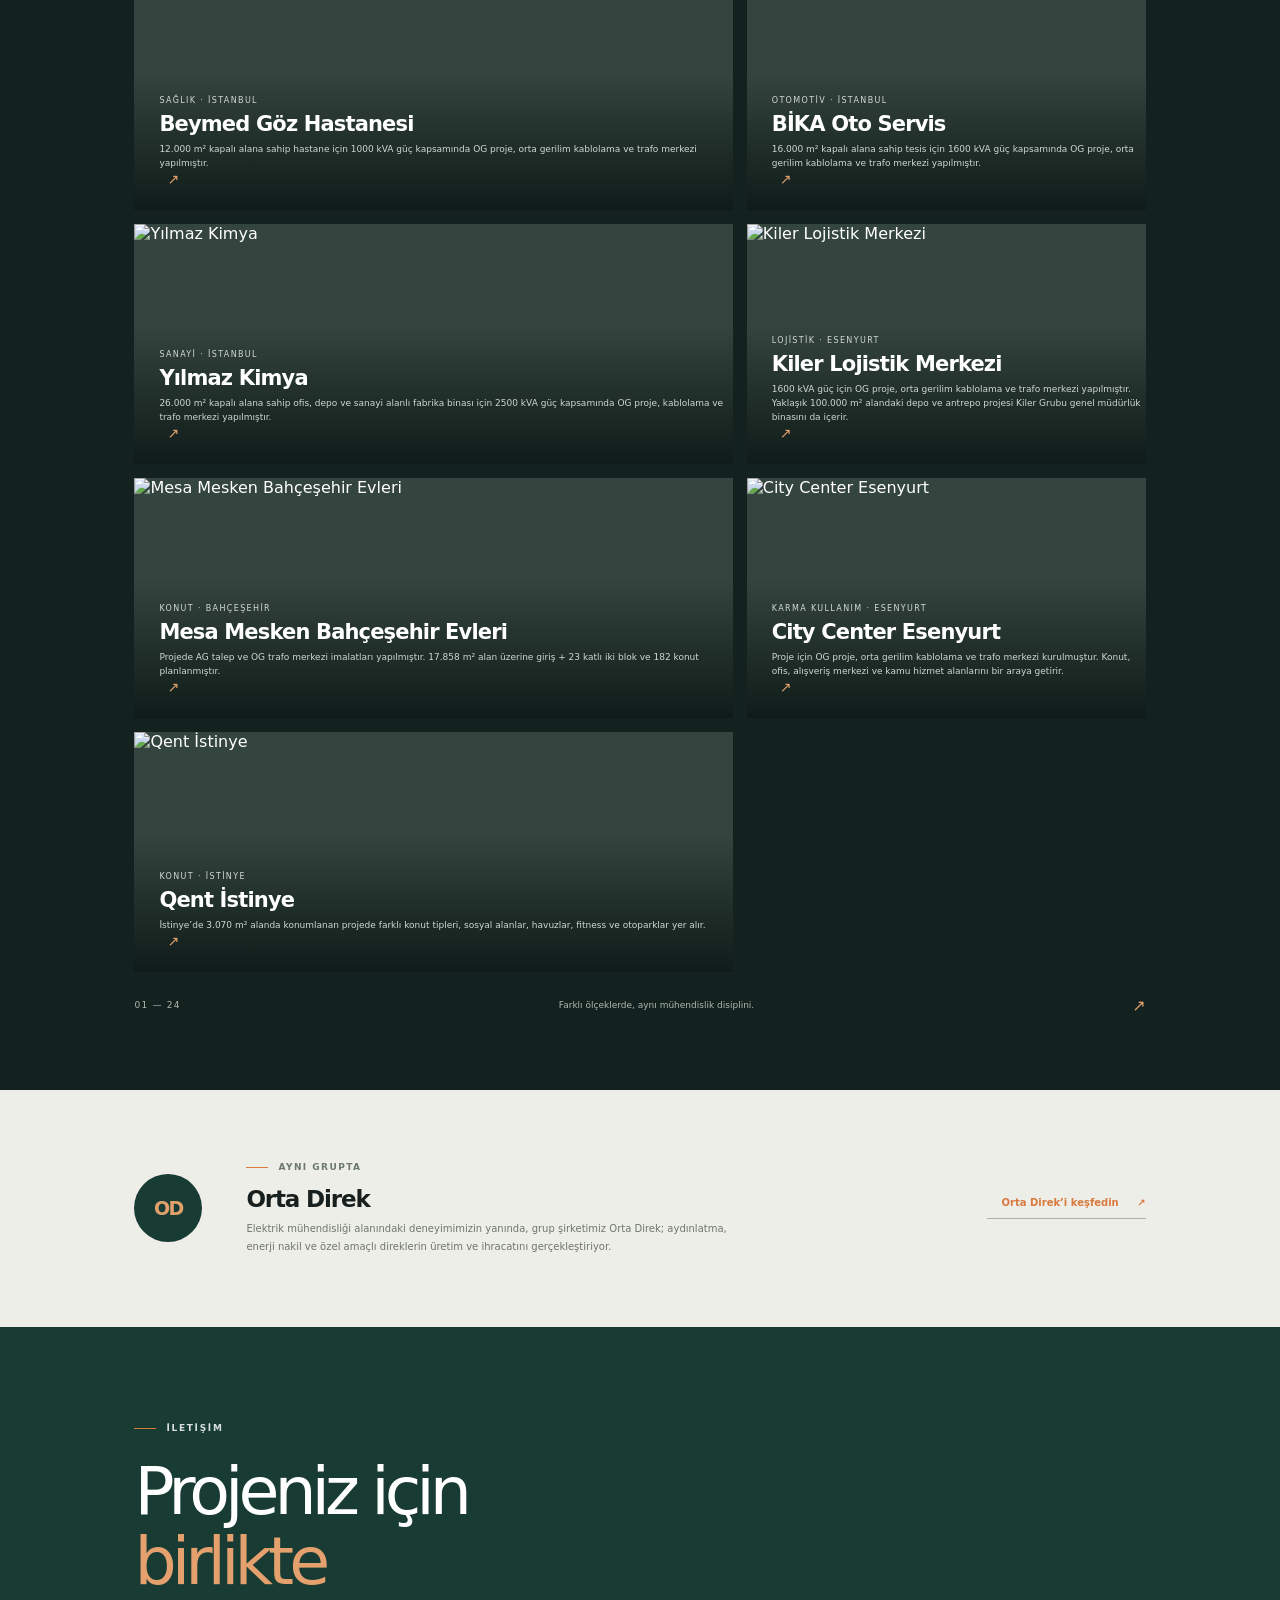
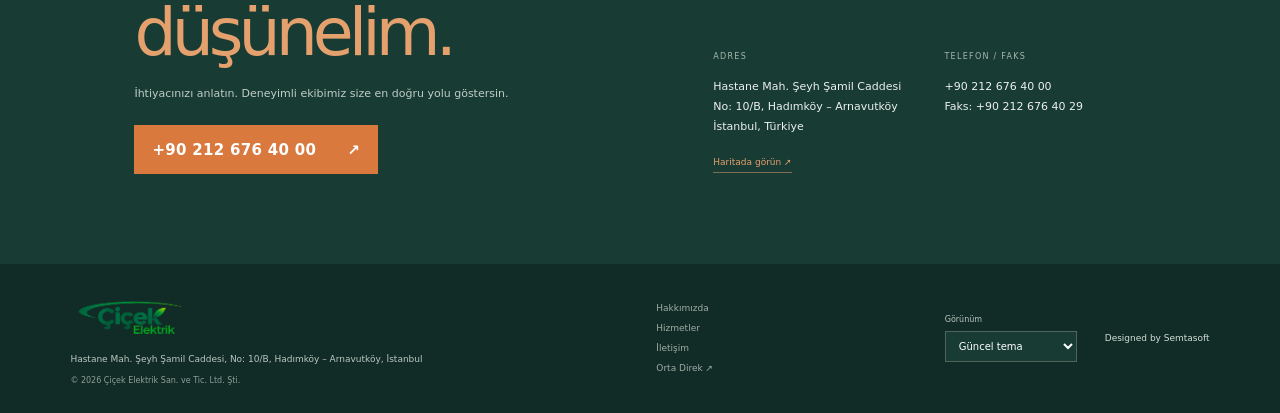
==== commit 2aa96a81: "RevLogo" ====
--- a/v1/index.html
+++ b/v1/index.html
@@ -11,7 +11,7 @@
   <script src="site.js" defer></script>
 </head>
 <body>
-  <div class="topline"><span>İstanbul · Türkiye</span><span>Elektrik mühendisliği ve taahhüt · <span data-content="about.since">1985’ten beri</span></span><a href="https://www.ortadirek.com.tr" target="_blank" rel="noopener">Grup şirketimiz Orta Direk <span aria-hidden="true">↗</span></a></div>
+  <div class="topline"><span>İstanbul · Türkiye</span><span>Elektrik mühendisliği ve taahhüt · <span data-content="about.since">1985’ten beri</span></span><a class="group-company-link" href="https://www.ortadirek.com.tr" target="_blank" rel="noopener" aria-label="Grup şirketimiz Orta Direk sitesini ziyaret edin">Grup şirketimiz Orta Direk’i keşfedin <span aria-hidden="true">↗</span></a></div>
   <header class="site-header">
     <a class="brand" href="#anasayfa" aria-label="Çiçek Elektrik ana sayfa"><img class="brand-logo" data-image="brand.logo" alt="Çiçek Elektrik"><span class="brand-mark" aria-hidden="true"><i></i><i></i><i></i><i></i></span><span><span data-content="brand.name">ÇİÇEK</span><span class="brand-sub" data-content="brand.sub">ELEKTRİK</span></span></a>
     <nav class="nav" aria-label="Ana gezinme"><a href="#hizmetler">Hizmetler</a><a href="#hakkimizda">Hakkımızda</a><a href="#projeler">Projeler</a><a href="#iletisim">İletişim</a></nav>
--- a/v1/styles.css
+++ b/v1/styles.css
@@ -12,3 +12,5 @@
 .brand-logo{width:var(--brand-logo-width,180px);max-width:var(--brand-logo-width,180px);max-height:54px}.brand-footer .brand-logo{width:var(--footer-logo-width,140px);max-width:var(--footer-logo-width,140px);max-height:40px}.semta-logo{width:var(--semta-logo-width,90px);max-width:var(--semta-logo-width,90px)}.footer-company>p{white-space:pre-line}
 
 .project-grid{grid-auto-rows:240px}.project-info>span>span{display:-webkit-box;-webkit-box-orient:vertical;-webkit-line-clamp:4;overflow:hidden;line-height:1.55}.project-card{min-width:0}@media(max-width:650px){.project-grid{grid-auto-rows:205px}.project-info>span>span{-webkit-line-clamp:3}}
+
+.group-company-link{display:inline-flex;align-items:center;gap:5px;padding:6px 10px;border-radius:999px;background:#f2e5d8;color:var(--forest)!important;font-weight:800!important;white-space:nowrap;box-shadow:0 0 0 1px rgba(217,121,61,.2);animation:groupCompanyPulse 2.8s ease-in-out infinite;transition:background .2s,color .2s,transform .2s}.group-company-link span{padding-left:3px!important;color:var(--orange)!important;transition:transform .2s}.group-company-link:hover,.group-company-link:focus-visible{background:#e7d3bf;color:#102c26!important;transform:translateY(-1px);outline:2px solid rgba(217,121,61,.35);outline-offset:2px}.group-company-link:hover span,.group-company-link:focus-visible span{transform:translate(2px,-2px)}@keyframes groupCompanyPulse{0%,100%{box-shadow:0 0 0 1px rgba(217,121,61,.22),0 0 0 0 rgba(217,121,61,0)}50%{box-shadow:0 0 0 1px rgba(217,121,61,.42),0 0 0 5px rgba(217,121,61,.08)}}.brand-logo{max-height:64px}.brand-footer .brand-logo{max-height:48px}@media(max-width:650px){.group-company-link{font-size:7px;padding:5px 7px;letter-spacing:.04em}}@media(prefers-reduced-motion:reduce){.group-company-link{animation:none;transition:none}}
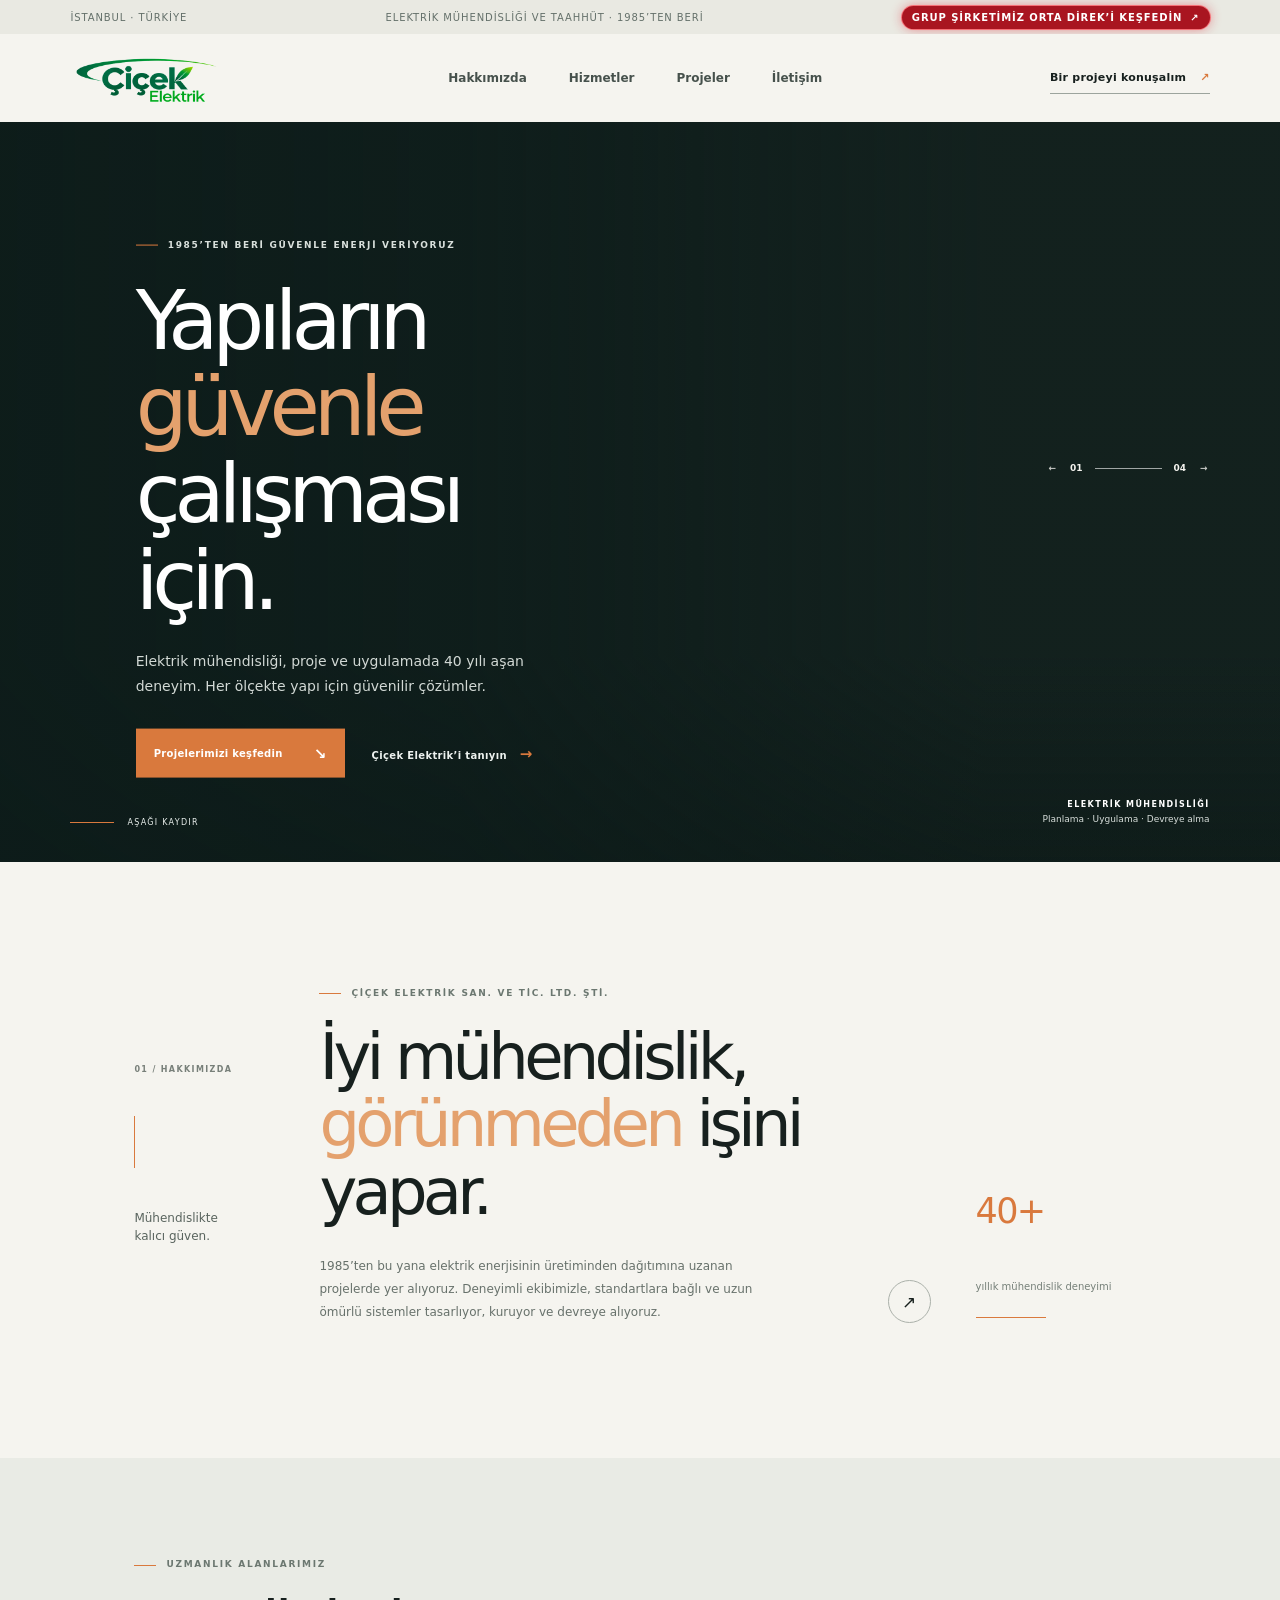
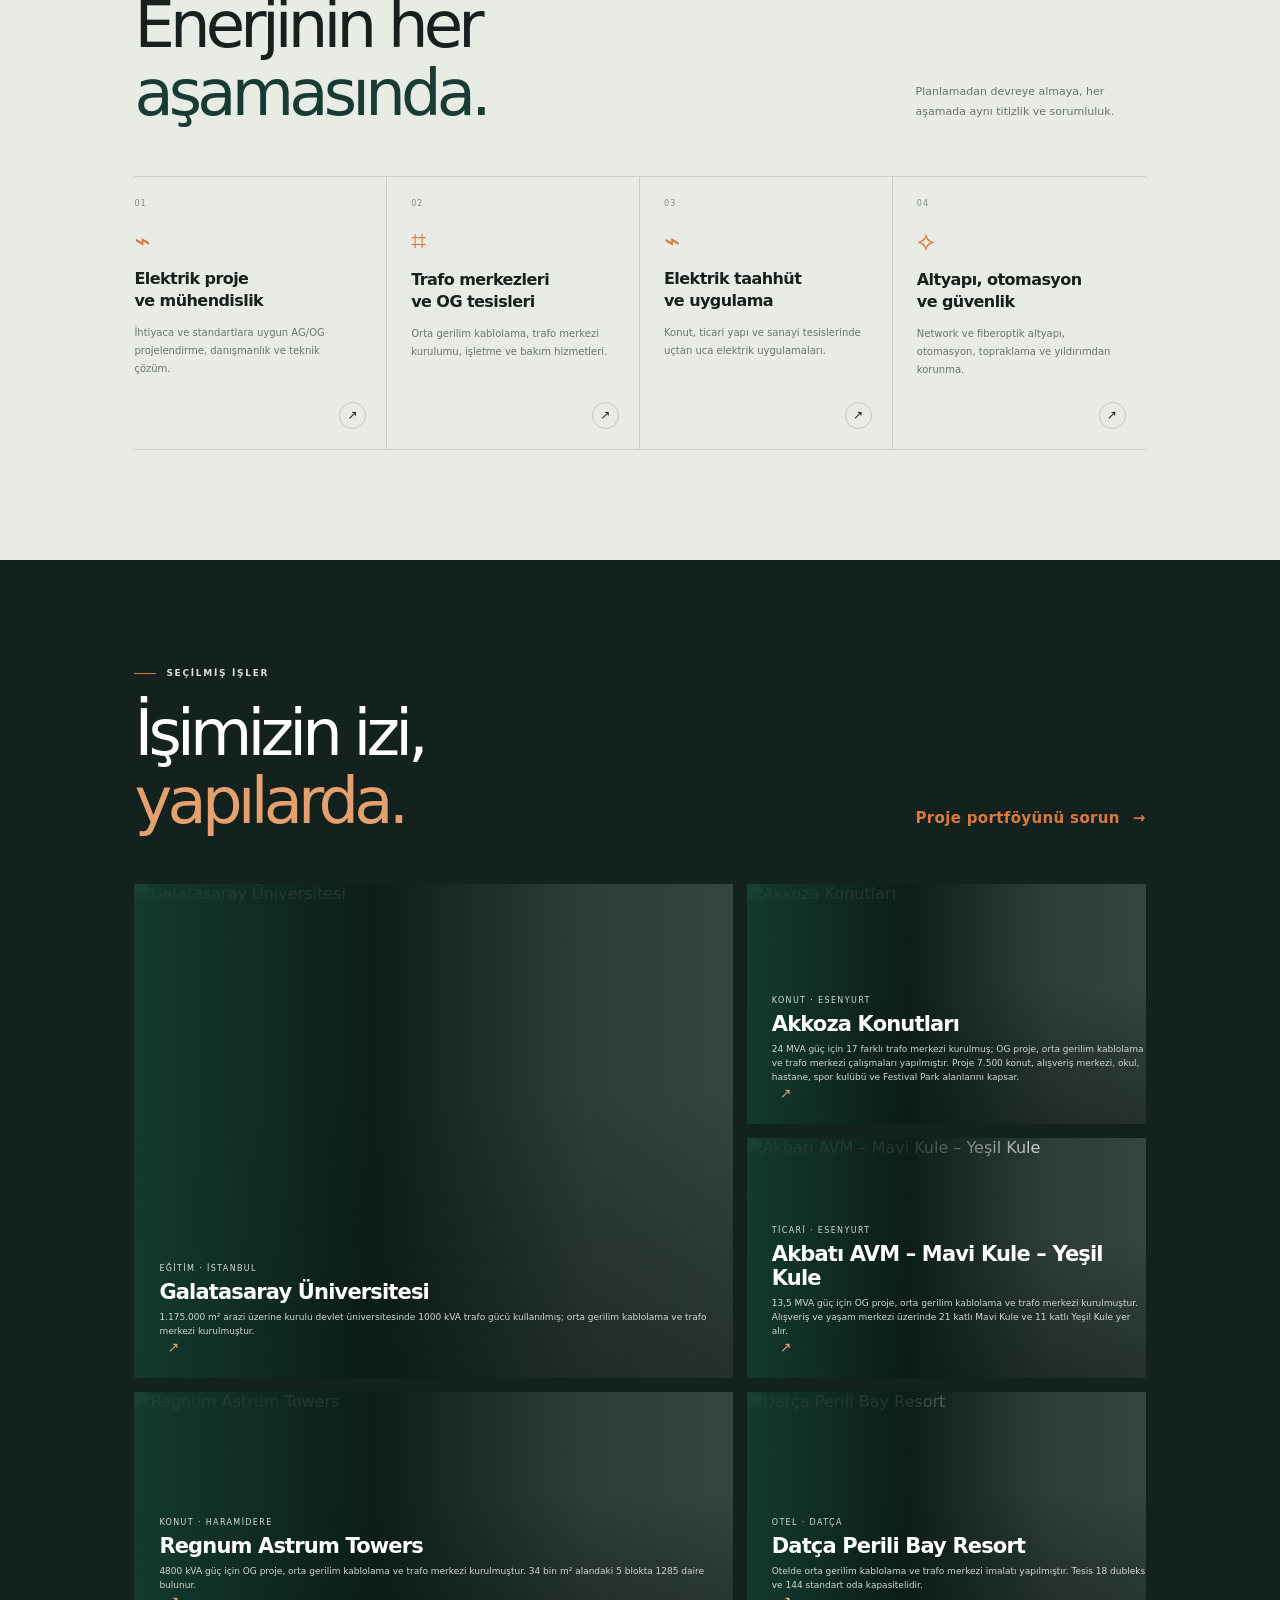
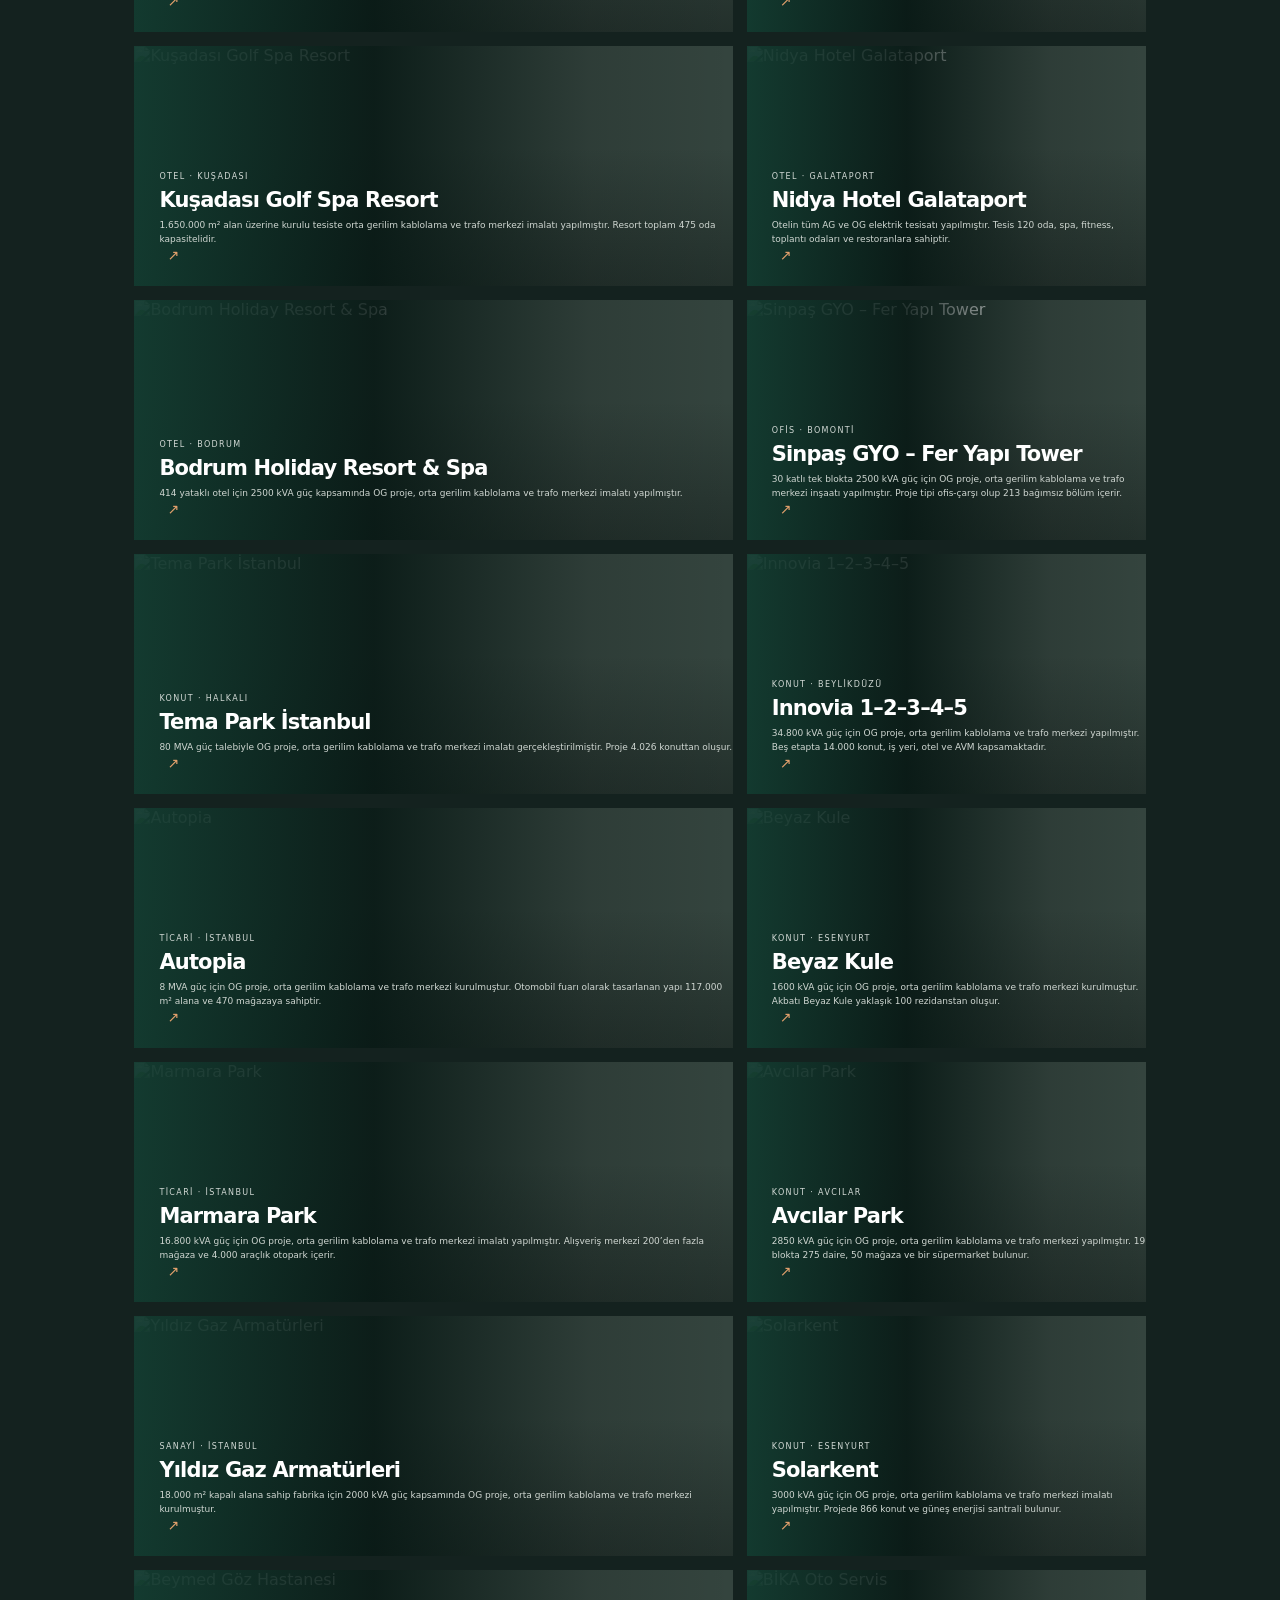
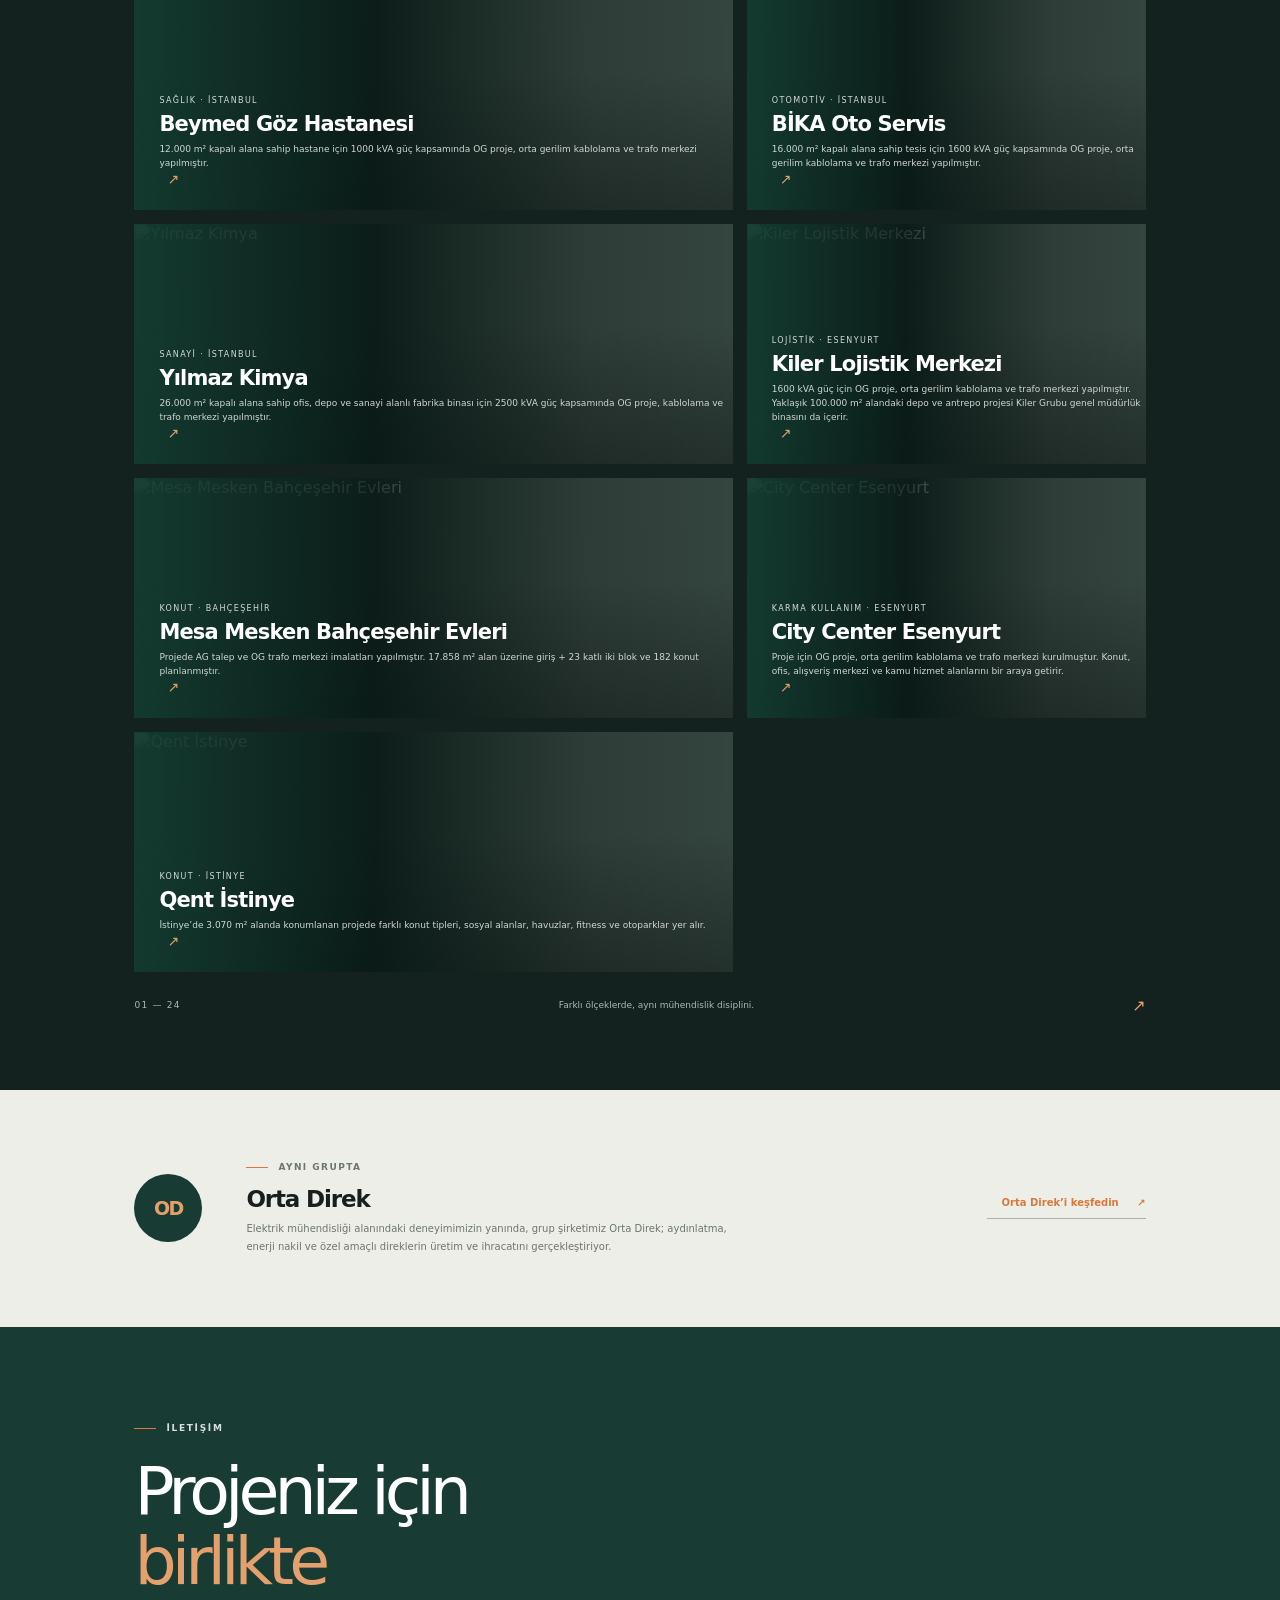
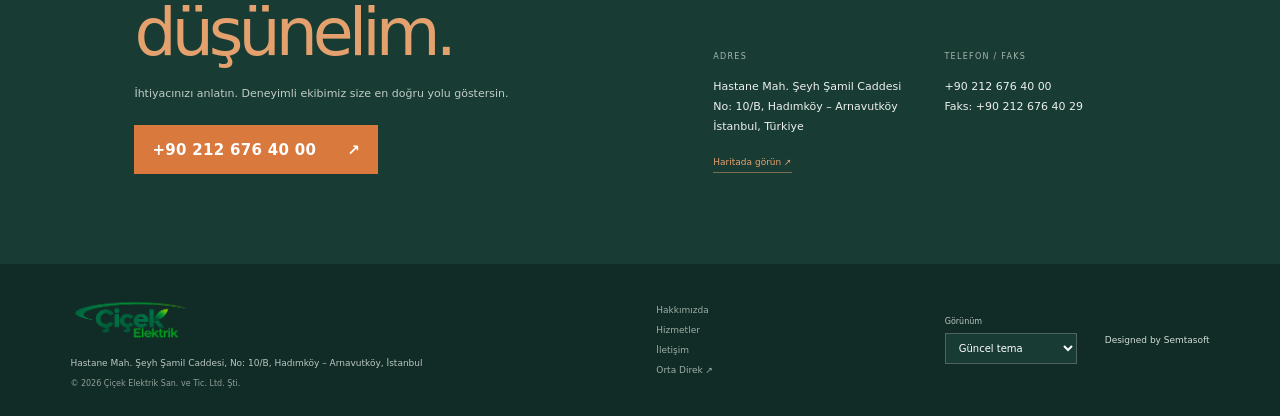
==== commit 8d159a2a: "content" ====
--- a/v1/index.html
+++ b/v1/index.html
@@ -14,7 +14,7 @@
   <div class="topline"><span>İstanbul · Türkiye</span><span>Elektrik mühendisliği ve taahhüt · <span data-content="about.since">1985’ten beri</span></span><a class="group-company-link" href="https://www.ortadirek.com.tr" target="_blank" rel="noopener" aria-label="Grup şirketimiz Orta Direk sitesini ziyaret edin">Grup şirketimiz Orta Direk’i keşfedin <span aria-hidden="true">↗</span></a></div>
   <header class="site-header">
     <a class="brand" href="#anasayfa" aria-label="Çiçek Elektrik ana sayfa"><img class="brand-logo" data-image="brand.logo" alt="Çiçek Elektrik"><span class="brand-mark" aria-hidden="true"><i></i><i></i><i></i><i></i></span><span><span data-content="brand.name">ÇİÇEK</span><span class="brand-sub" data-content="brand.sub">ELEKTRİK</span></span></a>
-    <nav class="nav" aria-label="Ana gezinme"><a href="#hizmetler">Hizmetler</a><a href="#hakkimizda">Hakkımızda</a><a href="#projeler">Projeler</a><a href="#iletisim">İletişim</a></nav>
+    <nav class="nav" aria-label="Ana gezinme"><a href="#hakkimizda">Hakkımızda</a><a href="#hizmetler">Hizmetler</a><a href="#projeler">Projeler</a><a href="#iletisim">İletişim</a></nav>
     <a class="header-cta" href="tel:+902126764000">Bir projeyi konuşalım <span>↗</span></a>
     <a class="mobile-phone" href="tel:+902126764000" aria-label="Bizi arayın">☎</a>
   </header>
--- a/v1/styles.css
+++ b/v1/styles.css
@@ -14,3 +14,14 @@
 .project-grid{grid-auto-rows:240px}.project-info>span>span{display:-webkit-box;-webkit-box-orient:vertical;-webkit-line-clamp:4;overflow:hidden;line-height:1.55}.project-card{min-width:0}@media(max-width:650px){.project-grid{grid-auto-rows:205px}.project-info>span>span{-webkit-line-clamp:3}}
 
 .group-company-link{display:inline-flex;align-items:center;gap:5px;padding:6px 10px;border-radius:999px;background:#f2e5d8;color:var(--forest)!important;font-weight:800!important;white-space:nowrap;box-shadow:0 0 0 1px rgba(217,121,61,.2);animation:groupCompanyPulse 2.8s ease-in-out infinite;transition:background .2s,color .2s,transform .2s}.group-company-link span{padding-left:3px!important;color:var(--orange)!important;transition:transform .2s}.group-company-link:hover,.group-company-link:focus-visible{background:#e7d3bf;color:#102c26!important;transform:translateY(-1px);outline:2px solid rgba(217,121,61,.35);outline-offset:2px}.group-company-link:hover span,.group-company-link:focus-visible span{transform:translate(2px,-2px)}@keyframes groupCompanyPulse{0%,100%{box-shadow:0 0 0 1px rgba(217,121,61,.22),0 0 0 0 rgba(217,121,61,0)}50%{box-shadow:0 0 0 1px rgba(217,121,61,.42),0 0 0 5px rgba(217,121,61,.08)}}.brand-logo{max-height:64px}.brand-footer .brand-logo{max-height:48px}@media(max-width:650px){.group-company-link{font-size:7px;padding:5px 7px;letter-spacing:.04em}}@media(prefers-reduced-motion:reduce){.group-company-link{animation:none;transition:none}}
+
+.brand-logo,.brand-footer .brand-logo{max-height:none}.site-header{height:auto;min-height:88px;padding-top:8px;padding-bottom:8px}@media(max-width:650px){.site-header{min-height:72px}.nav{top:100%}}
+
+/* V1.11: Orta Direk grup şirketi bağlantısına belirgin kırmızı ışık vurgusu. */
+.group-company-link{position:relative;isolation:isolate;background:#a91520!important;color:#fff!important;box-shadow:0 0 0 1px rgba(255,75,85,.65),0 0 12px rgba(220,26,42,.48);animation:groupCompanyRedGlow 1.8s ease-in-out infinite;transition:background .2s,transform .2s,box-shadow .2s}.group-company-link span{color:#fff!important}.group-company-link:hover,.group-company-link:focus-visible{background:#c31324!important;color:#fff!important;box-shadow:0 0 0 2px rgba(255,115,123,.8),0 0 20px rgba(235,24,45,.78);transform:translateY(-1px)}.group-company-link:hover span,.group-company-link:focus-visible span{transform:translate(2px,-2px)}@keyframes groupCompanyRedGlow{0%,100%{box-shadow:0 0 0 1px rgba(255,75,85,.55),0 0 8px rgba(220,26,42,.34);filter:brightness(1)}50%{box-shadow:0 0 0 2px rgba(255,105,112,.82),0 0 18px rgba(235,24,45,.72);filter:brightness(1.12)}}@media(prefers-reduced-motion:reduce){.group-company-link{animation:none;filter:none}}
+
+/* V1.12: referans kartlarında sol ağırlıklı okunaklı katman ve dokunmatik proje penceresi. */
+.project-overlay{background:linear-gradient(90deg,rgba(18,58,47,.96) 0%,rgba(7,24,20,.88) 40%,rgba(2,8,7,.12) 76%,transparent 100%),linear-gradient(0deg,rgba(5,13,11,.36),transparent 58%)}.project-card{cursor:pointer}.project-card:focus-visible{outline:2px solid #e4a16d;outline-offset:3px}.project-modal[hidden]{display:none}.project-modal{position:fixed;inset:0;z-index:30;display:grid;place-items:center;padding:20px}.project-modal-backdrop{position:absolute;inset:0;background:rgba(7,17,15,.72);backdrop-filter:blur(3px)}.project-modal-panel{position:relative;width:min(100%,440px);padding:30px;background:var(--paper);color:var(--ink);box-shadow:0 18px 60px rgba(0,0,0,.26)}.project-modal-category{color:var(--forest);font-size:9px;font-weight:700;letter-spacing:.14em}.project-modal-panel h3{margin:12px 36px 10px 0;font:600 25px/1.15 var(--display);letter-spacing:-.04em}.project-modal-detail{margin:0;color:#58645e;font-size:13px;line-height:1.65}.project-modal-close{position:absolute;right:14px;top:12px;width:34px;height:34px;border:0;background:transparent;color:var(--forest);font-size:27px;line-height:1;cursor:pointer}.hero-index button{flex:0 0 auto}@media(max-width:650px){.hero-index{right:7%;gap:4px;font-size:8px}.hero-index button{width:13px;padding:3px 0;font-size:9px}.hero-index .index-line{width:16px}.project-modal{padding:16px}.project-modal-panel{width:100%;padding:25px 22px}.project-modal-panel h3{font-size:21px}.project-modal-detail{font-size:12px}}@media(prefers-reduced-motion:reduce){.project-modal-backdrop{backdrop-filter:none}}
+
+/* V1.13: proje popupında görseli özgün oranında, katmansız göster. */
+.project-modal-panel{width:min(100%,760px);max-height:calc(100svh - 40px);overflow:auto}.project-modal-image{display:block;width:100%;max-height:min(48svh,420px);margin-top:18px;object-fit:contain;background:#e9e9e2}.project-modal-panel h3{margin-bottom:8px}@media(max-width:650px){.project-modal{padding:12px}.project-modal-panel{width:100%;max-height:calc(100svh - 24px);padding:24px 18px}.project-modal-image{max-height:42svh;margin-top:14px}}
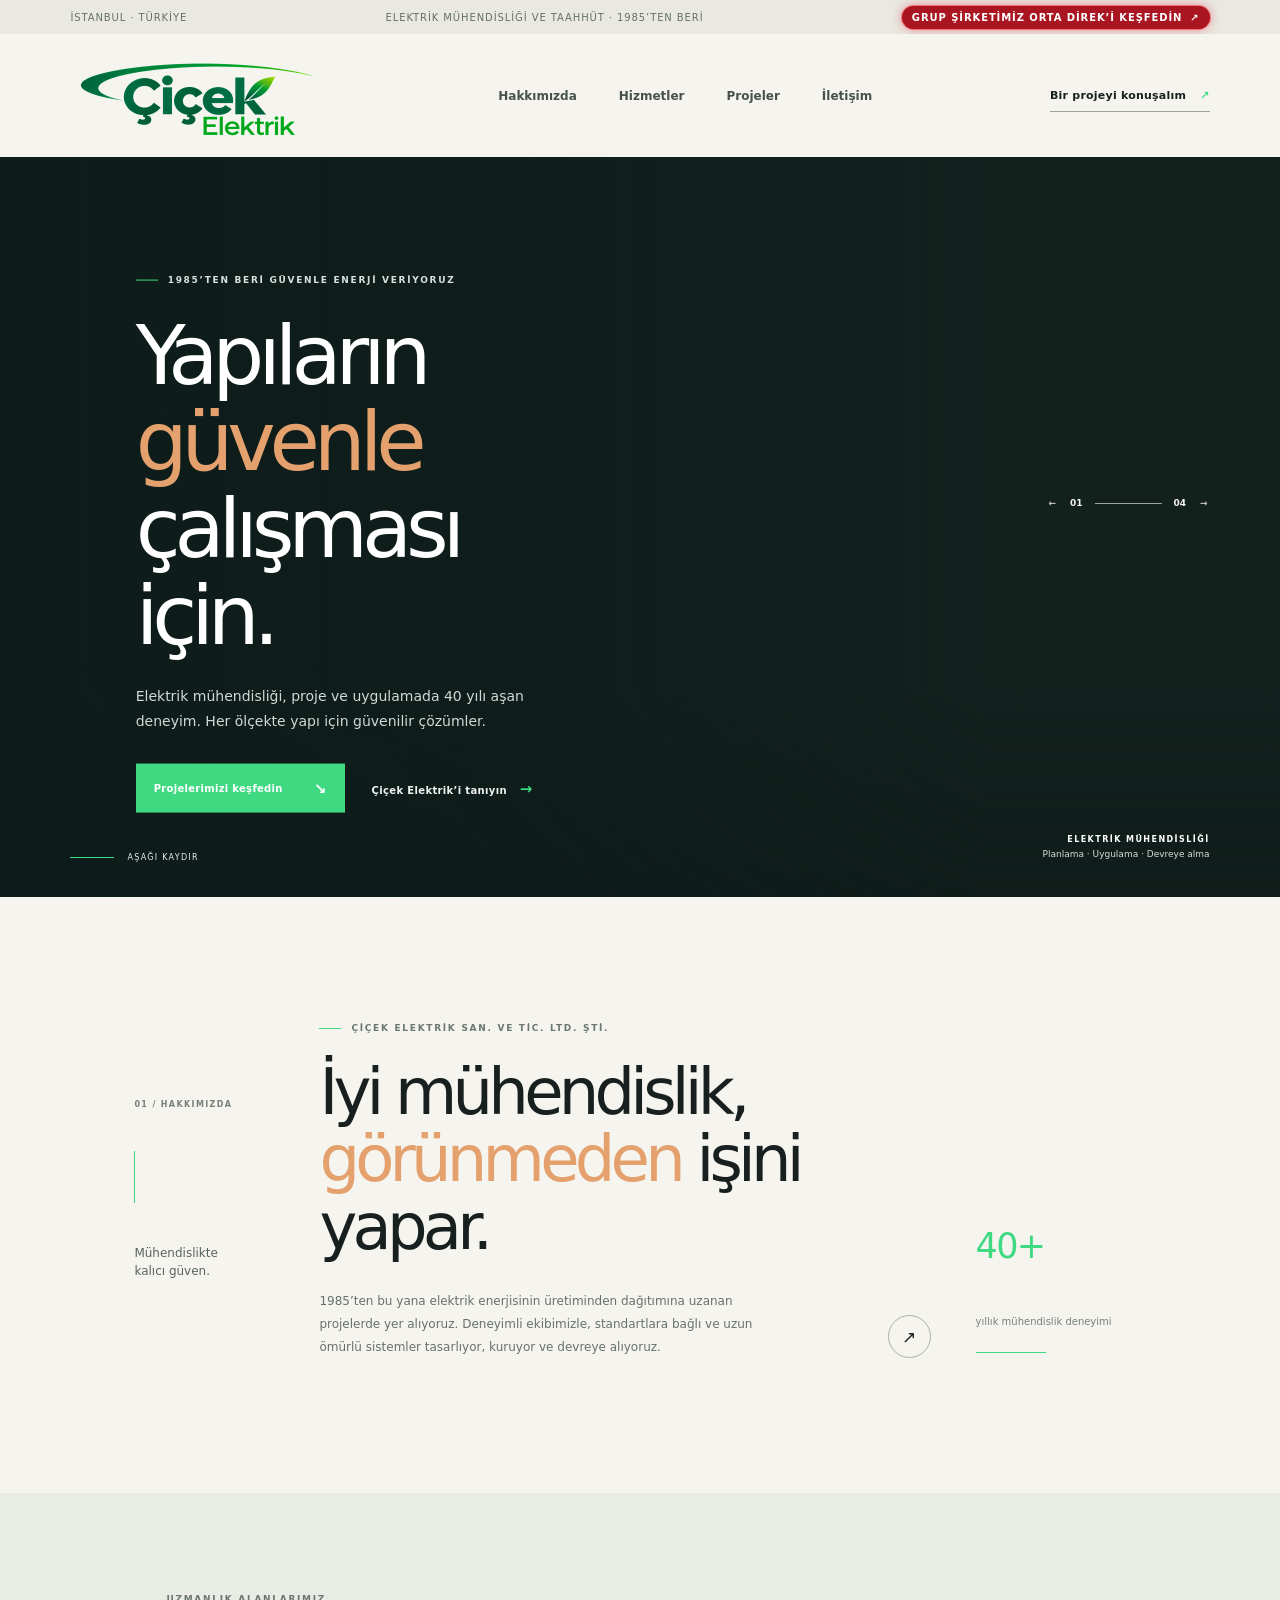
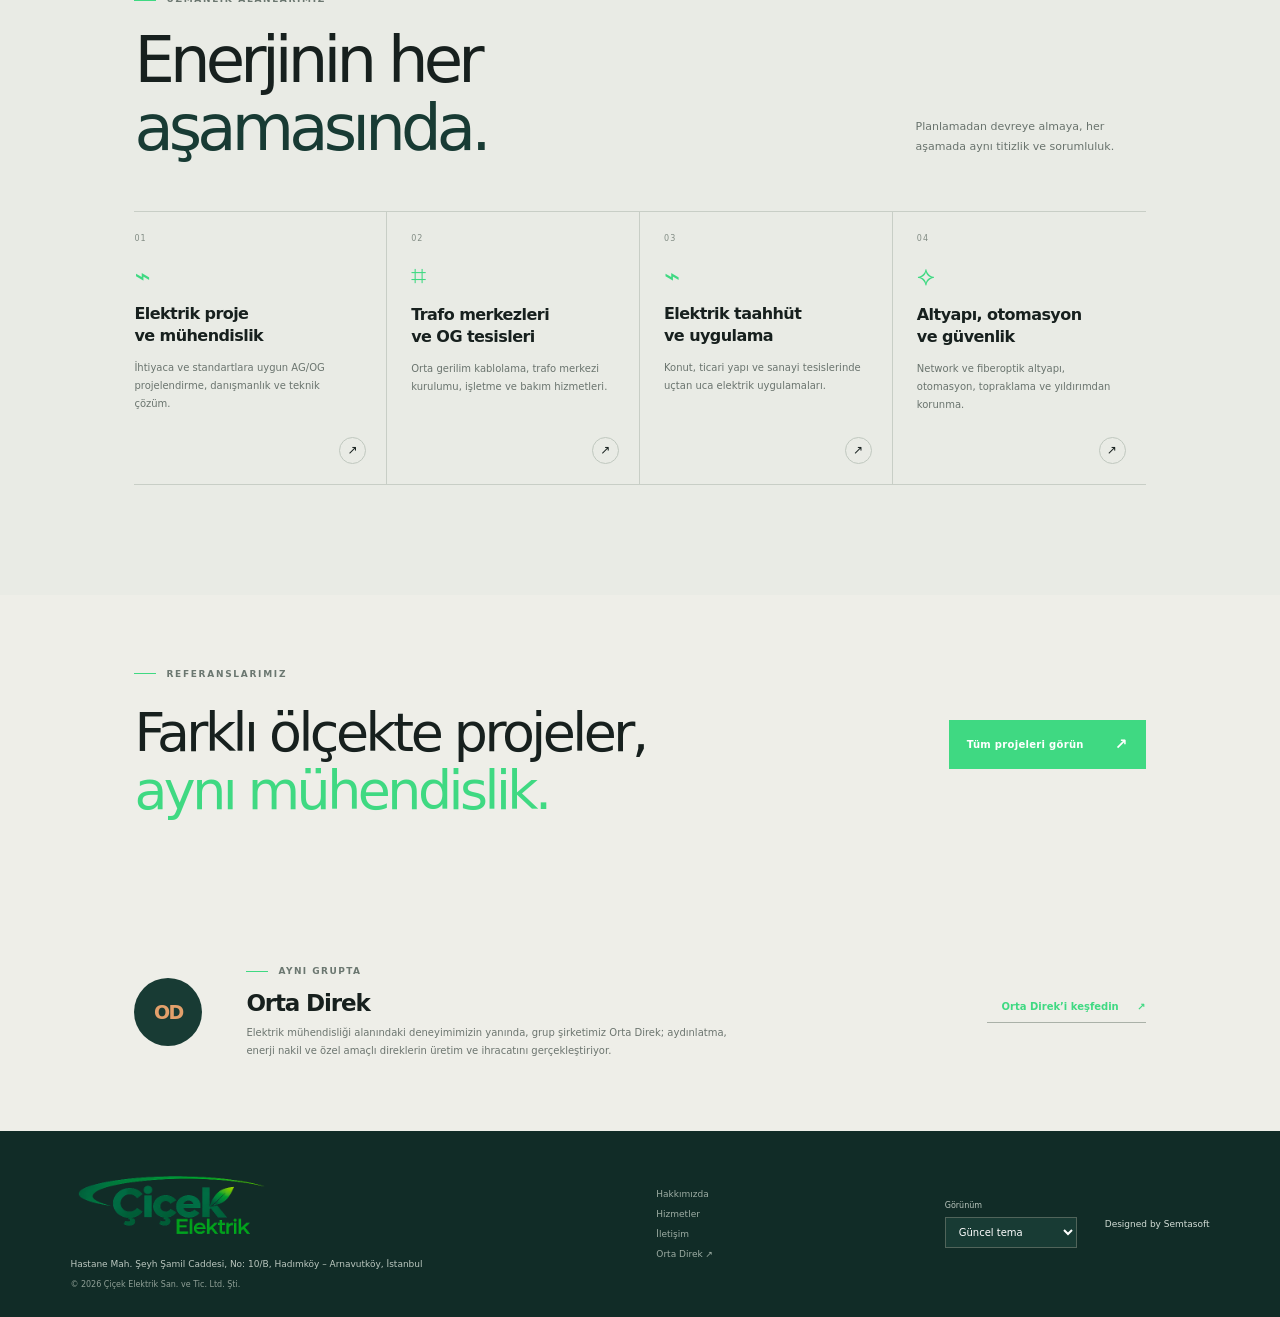
==== commit 3b386421: "filigram ref" ====
--- a/v1/index.html
+++ b/v1/index.html
@@ -9,16 +9,14 @@
   <link rel="stylesheet" href="styles.css">
   <script src="content.js"></script>
   <script src="site.js" defer></script>
-</head>
-<body>
-  <div class="topline"><span>İstanbul · Türkiye</span><span>Elektrik mühendisliği ve taahhüt · <span data-content="about.since">1985’ten beri</span></span><a class="group-company-link" href="https://www.ortadirek.com.tr" target="_blank" rel="noopener" aria-label="Grup şirketimiz Orta Direk sitesini ziyaret edin">Grup şirketimiz Orta Direk’i keşfedin <span aria-hidden="true">↗</span></a></div>
+</head><body>
+  <div class="topline"><span>İstanbul · Türkiye</span><span>Elektrik mühendisliği ve taahhüt · <span data-content="about.since">1985’ten beri</span></span><a class="group-company-link" data-company-link="ortadirek" href="http://www.ortadirek.com.tr" target="_blank" rel="noopener" aria-label="Grup şirketimiz Orta Direk sitesini ziyaret edin">Grup şirketimiz Orta Direk’i keşfedin <span aria-hidden="true">↗</span></a></div>
   <header class="site-header">
-    <a class="brand" href="#anasayfa" aria-label="Çiçek Elektrik ana sayfa"><img class="brand-logo" data-image="brand.logo" alt="Çiçek Elektrik"><span class="brand-mark" aria-hidden="true"><i></i><i></i><i></i><i></i></span><span><span data-content="brand.name">ÇİÇEK</span><span class="brand-sub" data-content="brand.sub">ELEKTRİK</span></span></a>
-    <nav class="nav" aria-label="Ana gezinme"><a href="#hakkimizda">Hakkımızda</a><a href="#hizmetler">Hizmetler</a><a href="#projeler">Projeler</a><a href="#iletisim">İletişim</a></nav>
-    <a class="header-cta" href="tel:+902126764000">Bir projeyi konuşalım <span>↗</span></a>
+    <a class="brand" href="index.html" aria-label="Çiçek Elektrik ana sayfa"><img class="brand-logo" data-image="brand.logo" alt="Çiçek Elektrik"><span class="brand-mark" aria-hidden="true"><i></i><i></i><i></i><i></i></span><span><span data-content="brand.name">ÇİÇEK</span><span class="brand-sub" data-content="brand.sub">ELEKTRİK</span></span></a>
+    <nav class="nav" aria-label="Ana gezinme"><a href="index.html#hakkimizda">Hakkımızda</a><a href="index.html#hizmetler">Hizmetler</a><a href="projects.html">Projeler</a><a href="contact.html">İletişim</a></nav>
+    <a class="header-cta" href="contact.html">Bir projeyi konuşalım <span>↗</span></a>
     <a class="mobile-phone" href="tel:+902126764000" aria-label="Bizi arayın">☎</a>
   </header>
-
   <main>
     <section class="hero" id="anasayfa">
       <div class="hero-image" role="img" aria-label="Enerji iletim hatları"></div>
@@ -27,50 +25,35 @@
         <p class="eyebrow light"><span></span> <span class="hero-eyebrow-text">1985’TEN BERİ GÜVENLE ENERJİ VERİYORUZ</span></p>
         <h1><span class="hero-title-before">Yapıların</span><br><em class="hero-title-accent">güvenle</em><span class="hero-title-after"> çalışması<br>için.</span></h1>
         <p class="hero-copy">Elektrik mühendisliği, proje ve uygulamada 40 yılı aşan deneyim. Her ölçekte yapı için güvenilir çözümler.</p>
-        <div class="hero-actions"><a class="button button-accent" href="#projeler">Projelerimizi keşfedin <span>↘</span></a><a class="text-link light-link" href="#hakkimizda">Çiçek Elektrik’i tanıyın <span>→</span></a></div>
+        <div class="hero-actions"><a class="button button-accent" href="projects.html">Projelerimizi keşfedin <span>↘</span></a><a class="text-link light-link" href="#hakkimizda">Çiçek Elektrik’i tanıyın <span>→</span></a></div>
       </div>
       <div class="hero-index"><button type="button" class="hero-prev" aria-label="Önceki slayt">←</button><span class="hero-current">01</span><span class="index-line"></span><span class="hero-total">04</span><button type="button" class="hero-next" aria-label="Sonraki slayt">→</button></div>
       <div class="hero-caption"><span class="hero-caption-title">ELEKTRİK MÜHENDİSLİĞİ</span><span class="hero-caption-detail">Planlama · Uygulama · Devreye alma</span></div>
       <a class="scroll-cue" href="#hizmetler"><span class="scroll-line"></span> AŞAĞI KAYDIR</a>
     </section>
-
     <section class="intro section-pad" id="hakkimizda">
       <div class="intro-side"><span class="section-no">01 / HAKKIMIZDA</span><span class="vertical-rule"></span><span class="side-note">Mühendislikte<br>kalıcı güven.</span></div>
-      <div class="intro-main"><p class="eyebrow"><span></span> <span data-content="about.eyebrow">ÇİÇEK ELEKTRİK SAN. VE TİC. LTD. ŞTİ.</span></p><h2><span data-content="about.titleBefore">İyi mühendislik,</span><br><em data-content="about.titleAccent">görünmeden</em><span data-content="about.titleAfter"> işini yapar.</span></h2><div class="intro-bottom"><p data-content="about.copy">1985’ten bu yana elektrik enerjisinin üretiminden dağıtımına uzanan projelerde yer alıyoruz. Deneyimli ekibimizle, standartlara bağlı ve uzun ömürlü sistemler tasarlıyor, kuruyor ve devreye alıyoruz.</p><a class="round-link" href="#iletisim" aria-label="İletişime geçin">↗</a></div></div>
+      <div class="intro-main"><p class="eyebrow"><span></span> <span data-content="about.eyebrow">ÇİÇEK ELEKTRİK SAN. VE TİC. LTD. ŞTİ.</span></p><h2><span data-content="about.titleBefore">İyi mühendislik,</span><br><em data-content="about.titleAccent">görünmeden</em><span data-content="about.titleAfter"> işini yapar.</span></h2><div class="intro-bottom"><p data-content="about.copy">1985’ten bu yana elektrik enerjisinin üretiminden dağıtımına uzanan projelerde yer alıyoruz. Deneyimli ekibimizle, standartlara bağlı ve uzun ömürlü sistemler tasarlıyor, kuruyor ve devreye alıyoruz.</p><a class="round-link" href="contact.html" aria-label="İletişime geçin">↗</a></div></div>
       <div class="intro-stat"><strong><span data-content="about.years">40</span><span>+</span></strong><span data-content="about.stat">yıllık mühendislik<br>deneyimi</span><i></i></div>
     </section>
-
     <section class="services section-pad" id="hizmetler">
       <div class="section-heading"><div><p class="eyebrow"><span></span> <span data-content="services.eyebrow">UZMANLIK ALANLARIMIZ</span></p><h2><span data-content="services.titleBefore">Enerjinin her</span><br><em data-content="services.titleAccent">aşamasında.</em></h2></div><p class="heading-note" data-content="services.note">Planlamadan devreye almaya, her aşamada aynı titizlik ve sorumluluk.</p></div>
       <div class="service-grid">
-        <article class="service-card"><span class="service-number">01</span><div class="service-icon" aria-hidden="true">⌁</div><h3 data-content="services.items.0.title">Elektrik proje<br>ve mühendislik</h3><p data-content="services.items.0.copy">İhtiyaca ve standartlara uygun AG/OG projelendirme, danışmanlık ve teknik çözüm.</p><a href="#iletisim" aria-label="Elektrik proje ve mühendislik için iletişime geçin">↗</a></article>
-        <article class="service-card"><span class="service-number">02</span><div class="service-icon" aria-hidden="true">⌗</div><h3 data-content="services.items.1.title">Trafo merkezleri<br>ve OG tesisleri</h3><p data-content="services.items.1.copy">Orta gerilim kablolama, trafo merkezi kurulumu, işletme ve bakım hizmetleri.</p><a href="#iletisim" aria-label="Trafo merkezleri için iletişime geçin">↗</a></article>
-        <article class="service-card"><span class="service-number">03</span><div class="service-icon" aria-hidden="true">⌁</div><h3 data-content="services.items.2.title">Elektrik taahhüt<br>ve uygulama</h3><p data-content="services.items.2.copy">Konut, ticari yapı ve sanayi tesislerinde uçtan uca elektrik uygulamaları.</p><a href="#iletisim" aria-label="Elektrik taahhüt için iletişime geçin">↗</a></article>
-        <article class="service-card"><span class="service-number">04</span><div class="service-icon" aria-hidden="true">⟡</div><h3 data-content="services.items.3.title">Altyapı, otomasyon<br>ve güvenlik</h3><p data-content="services.items.3.copy">Network ve fiberoptik altyapı, otomasyon, topraklama ve yıldırımdan korunma.</p><a href="#iletisim" aria-label="Altyapı hizmetleri için iletişime geçin">↗</a></article>
+        <article class="service-card"><span class="service-number">01</span><div class="service-icon" aria-hidden="true">⌁</div><h3 data-content="services.items.0.title">Elektrik proje<br>ve mühendislik</h3><p data-content="services.items.0.copy">İhtiyaca ve standartlara uygun AG/OG projelendirme, danışmanlık ve teknik çözüm.</p><a href="contact.html" aria-label="Elektrik proje ve mühendislik için iletişime geçin">↗</a></article>
+        <article class="service-card"><span class="service-number">02</span><div class="service-icon" aria-hidden="true">⌗</div><h3 data-content="services.items.1.title">Trafo merkezleri<br>ve OG tesisleri</h3><p data-content="services.items.1.copy">Orta gerilim kablolama, trafo merkezi kurulumu, işletme ve bakım hizmetleri.</p><a href="contact.html" aria-label="Trafo merkezleri için iletişime geçin">↗</a></article>
+        <article class="service-card"><span class="service-number">03</span><div class="service-icon" aria-hidden="true">⌁</div><h3 data-content="services.items.2.title">Elektrik taahhüt<br>ve uygulama</h3><p data-content="services.items.2.copy">Konut, ticari yapı ve sanayi tesislerinde uçtan uca elektrik uygulamaları.</p><a href="contact.html" aria-label="Elektrik taahhüt için iletişime geçin">↗</a></article>
+        <article class="service-card"><span class="service-number">04</span><div class="service-icon" aria-hidden="true">⟡</div><h3 data-content="services.items.3.title">Altyapı, otomasyon<br>ve güvenlik</h3><p data-content="services.items.3.copy">Network ve fiberoptik altyapı, otomasyon, topraklama ve yıldırımdan korunma.</p><a href="contact.html" aria-label="Altyapı hizmetleri için iletişime geçin">↗</a></article>
       </div>
     </section>
-
-    <section class="projects section-pad" id="projeler">
-      <div class="section-heading project-heading"><div><p class="eyebrow light"><span></span> <span data-content="projects.eyebrow">SEÇİLMİŞ İŞLER</span></p><h2><span data-content="projects.titleBefore">İşimizin izi,</span><br><em data-content="projects.titleAccent">yapılarda.</em></h2></div><a class="text-link light-link" href="#iletisim"><span data-content="projects.action">Proje portföyünü sorun</span> <span>→</span></a></div>
-      <div class="project-grid">
-        <a class="project-card project-large" href="#iletisim"><img data-image="projects.items.0.image" src="https://i.ibb.co/XrzmF4nz/a61cb4d9a42c.png" alt="Çiçek Elektrik proje referansı" loading="lazy"><span class="project-overlay"></span><span class="project-info"><small data-content="projects.items.0.category">EĞİTİM · İSTANBUL</small><strong data-content="projects.items.0.title">Galatasaray Üniversitesi</strong><span><span data-content="projects.items.0.detail">Orta gerilim kablolama ve trafo merkezi kurulumu.</span> <b>↗</b></span></span></a>
-        <a class="project-card" href="#iletisim"><img data-image="projects.items.1.image" src="https://i.ibb.co/XrzmF4nz/a61cb4d9a42c.png" alt="Galatasaray Üniversitesi binası" loading="lazy"><span class="project-overlay"></span><span class="project-info"><small data-content="projects.items.1.category">KONUT · ESENYURT</small><strong data-content="projects.items.1.title">Akkoza Konutları</strong><span><span data-content="projects.items.1.detail">17 trafo merkezi</span> <b>↗</b></span></span></a>
-        <a class="project-card" href="#iletisim"><img data-image="projects.items.2.image" src="https://i.ibb.co/XrzmF4nz/a61cb4d9a42c.png" alt="Alışveriş ve yaşam merkezi projesi" loading="lazy"><span class="project-overlay"></span><span class="project-info"><small data-content="projects.items.2.category">TİCARİ · ESENYURT</small><strong data-content="projects.items.2.title">Akbatı AVM ve Yaşam Merkezi</strong><span><span data-content="projects.items.2.detail">OG proje · Trafo merkezi</span> <b>↗</b></span></span></a>
-      </div>
-      <div class="project-foot"><span class="project-count">01 — 24</span><span>Farklı ölçeklerde, aynı mühendislik disiplini.</span><span class="project-arrows">↗</span></div>
-    </section>
-
+    <section class="home-project-teaser"><div><p class="eyebrow"><span></span> REFERANSLARIMIZ</p><h2>Farklı ölçekte projeler,<br><em>aynı mühendislik.</em></h2></div><a class="button button-accent" href="projects.html">Tüm projeleri görün <span>↗</span></a></section>
     <section class="partner section-pad">
-      <div class="partner-icon" aria-hidden="true">OD</div><div class="partner-copy"><p class="eyebrow"><span></span> <span data-content="partner.eyebrow">AYNI GRUPTA</span></p><h2 data-content="partner.title">Orta Direk</h2><p data-content="partner.copy">Elektrik mühendisliği alanındaki deneyimimizin yanında, grup şirketimiz Orta Direk; aydınlatma, enerji nakil ve özel amaçlı direklerin üretim ve ihracatını gerçekleştiriyor.</p></div><a class="partner-link" data-href="partner.url" href="https://www.ortadirek.com.tr" target="_blank" rel="noopener"><span data-content="partner.linkText">Orta Direk’i keşfedin</span> <span>↗</span></a></section>
-
-    <section class="contact" id="iletisim"><div class="contact-left"><p class="eyebrow light"><span></span> <span data-content="contact.eyebrow">İLETİŞİM</span></p><h2><span data-content="contact.titleBefore">Projeniz için</span><br><em data-content="contact.titleAccent">birlikte düşünelim.</em></h2><p data-content="contact.copy">İhtiyacınızı anlatın. Deneyimli ekibimiz size en doğru yolu göstersin.</p><a class="button button-accent" data-href="contact.phoneLink" href="tel:+902126764000"><span data-content="contact.phone">0212 676 40 00</span> <span>↗</span></a></div><div class="contact-details"><div><span>ADRES</span><p data-content="contact.address">Hastane Mah. Şeyh Şamil Caddesi<br>No: 10/B, Hadımköy – Arnavutköy<br>İstanbul, Türkiye</p><a data-href="contact.mapUrl" href="https://maps.google.com/?q=Hastane+Mahallesi+Şeyh+Şamil+Caddesi+No+10+B+Hadımköy+İstanbul" target="_blank" rel="noopener">Haritada görün ↗</a></div><div><span>TELEFON / FAKS</span><p><a data-href="contact.phoneLink" href="tel:+902126764000" data-content="contact.phone">+90 212 676 40 00</a><br>Faks: <span data-content="contact.fax">+90 212 676 40 29</span></p></div></div></section>
+      <div class="partner-icon" aria-hidden="true">OD</div><div class="partner-copy"><p class="eyebrow"><span></span> <span data-content="partner.eyebrow">AYNI GRUPTA</span></p><h2 data-content="partner.title">Orta Direk</h2><p data-content="partner.copy">Elektrik mühendisliği alanındaki deneyimimizin yanında, grup şirketimiz Orta Direk; aydınlatma, enerji nakil ve özel amaçlı direklerin üretim ve ihracatını gerçekleştiriyor.</p></div><a class="partner-link" data-company-link="ortadirek" data-href="partner.url" href="http://www.ortadirek.com.tr" target="_blank" rel="noopener"><span data-content="partner.linkText">Orta Direk’i keşfedin</span> <span>↗</span></a></section>
   </main>
-
   <footer class="footer">
-    <div class="footer-company"><a class="brand brand-footer" href="#anasayfa"><img class="brand-logo" data-image="brand.logo" alt="Çiçek Elektrik"><span class="brand-mark" aria-hidden="true"><i></i><i></i><i></i><i></i></span><span><span data-content="brand.name">ÇİÇEK</span><span class="brand-sub" data-content="brand.sub">ELEKTRİK</span></span></a><p data-content="footer.address">Hastane Mah. Şeyh Şamil Caddesi, No: 10/B, Hadımköy – Arnavutköy, İstanbul</p><small data-content="footer.copyright">© 2026 Çiçek Elektrik San. ve Tic. Ltd. Şti.</small></div>
-    <nav class="footer-links" aria-label="Alt bağlantılar"><a data-href="footer.link1Url" href="#hakkimizda" data-content="footer.link1Text">Hakkımızda</a><a data-href="footer.link2Url" href="#hizmetler" data-content="footer.link2Text">Hizmetler</a><a data-href="footer.link3Url" href="#iletisim" data-content="footer.link3Text">İletişim</a><a href="https://www.ortadirek.com.tr" target="_blank" rel="noopener">Orta Direk ↗</a></nav>
+    <div class="footer-company"><a class="brand brand-footer" href="index.html"><img class="brand-logo" data-image="brand.logo" alt="Çiçek Elektrik"><span class="brand-mark" aria-hidden="true"><i></i><i></i><i></i><i></i></span><span><span data-content="brand.name">ÇİÇEK</span><span class="brand-sub" data-content="brand.sub">ELEKTRİK</span></span></a><p data-content="footer.address">Hastane Mah. Şeyh Şamil Caddesi, No: 10/B, Hadımköy – Arnavutköy, İstanbul</p><small data-content="footer.copyright">© 2026 Çiçek Elektrik San. ve Tic. Ltd. Şti.</small></div>
+    <nav class="footer-links" aria-label="Alt bağlantılar"><a data-href="footer.link1Url" href="index.html#hakkimizda" data-content="footer.link1Text">Hakkımızda</a><a data-href="footer.link2Url" href="index.html#hizmetler" data-content="footer.link2Text">Hizmetler</a><a data-href="footer.link3Url" href="contact.html" data-content="footer.link3Text">İletişim</a><a data-company-link="ortadirek" href="http://www.ortadirek.com.tr" target="_blank" rel="noopener">Orta Direk ↗</a></nav>
     <div class="footer-theme"><label for="theme-version-select">Görünüm</label><select class="theme-version-select" id="theme-version-select" aria-label="Site görünüm sürümü"></select></div>
-    <a class="semtasoft-credit" data-href="footer.semtaUrl" href="https://semtasoft.com" target="_blank" rel="noopener"><img class="semta-logo" data-image="footer.semtaLogo" alt="Semtasoft"><span data-content="footer.semtaText">Designed by Semtasoft</span></a>
+    <a class="semtasoft-credit" data-company-link="semtasoft" data-href="footer.semtaUrl" href="https://semtasoft.com" target="_blank" rel="noopener"><img class="semta-logo" data-image="footer.semtaLogo" alt="Semtasoft"><span data-content="footer.semtaText">Designed by Semtasoft</span></a>
   </footer>
 </body>
 </html>
--- a/v1/styles.css
+++ b/v1/styles.css
@@ -1,11 +1,11 @@
-:root{--ink:#17201e;--muted:#69716c;--paper:#f5f4ef;--white:#fff;--line:#d9dcd5;--orange:#d9793d;--forest:#183b34;--display:"Segoe UI",system-ui,sans-serif;--body:"Segoe UI",system-ui,sans-serif}*{box-sizing:border-box}html{scroll-behavior:smooth}body{margin:0;background:var(--paper);color:var(--ink);font-family:var(--body);-webkit-font-smoothing:antialiased}a{color:inherit;text-decoration:none}.topline{height:34px;padding:0 5.5%;display:flex;align-items:center;justify-content:space-between;background:#e9e9e2;color:#64706a;font-size:10px;letter-spacing:.09em;text-transform:uppercase}.topline a{color:var(--forest);font-weight:700}.topline a span{padding-left:4px;color:var(--orange)}.site-header{height:88px;padding:0 5.5%;display:flex;align-items:center;justify-content:space-between;position:relative;z-index:5;background:var(--paper)}.brand{display:flex;align-items:center;gap:11px;font:800 20px var(--display);letter-spacing:-.08em;color:var(--forest)}.brand-sub{display:block;font:700 8px var(--body);letter-spacing:.32em;margin-top:2px;color:#68726b}.brand-mark{position:relative;width:33px;height:33px;border:1.6px solid var(--orange);border-radius:50%;display:block}.brand-mark i{position:absolute;width:6px;height:6px;border-radius:100% 0 100% 100%;background:var(--orange);left:12px;top:4px;transform-origin:4px 12px}.brand-mark i:nth-child(2){transform:rotate(90deg)}.brand-mark i:nth-child(3){transform:rotate(180deg)}.brand-mark i:nth-child(4){transform:rotate(270deg)}.nav{display:flex;align-items:center;gap:42px}.nav a{font-size:12px;font-weight:600;color:#46514c;transition:color .2s}.nav a:hover,.header-cta:hover{color:var(--orange)}.header-cta{font-size:11px;font-weight:700;letter-spacing:.02em;border-bottom:1px solid #9ca49d;padding:9px 0;transition:color .2s}.header-cta span{color:var(--orange);margin-left:10px}.mobile-phone{display:none}.hero{height:min(740px,calc(100svh - 122px));min-height:570px;position:relative;overflow:hidden;background:#14221f;color:#fff}.hero-image{position:absolute;inset:0;background-image:url("https://i.ibb.co/XrzmF4nz/a61cb4d9a42c.png");background-size:cover;background-position:center 49%;transform:scale(1.015);animation:heroReveal 1.4s ease-out both}.hero-shade{position:absolute;inset:0;background:linear-gradient(90deg,rgba(13,28,26,.88) 0%,rgba(13,28,26,.72) 36%,rgba(13,28,26,.14) 77%),linear-gradient(0deg,rgba(10,22,20,.43),transparent 28%)}.hero-content{position:absolute;left:10.6%;top:50%;transform:translateY(-47%);max-width:610px}.eyebrow{font-size:9px;font-weight:700;letter-spacing:.19em;color:#6b7770;display:flex;gap:10px;align-items:center;margin:0 0 25px}.eyebrow>span:first-child{width:22px;height:1px;background:var(--orange);display:inline-block;flex:0 0 22px}.eyebrow>span:not(:first-child){width:auto;height:auto;background:none;display:inline;flex:0 1 auto;min-width:0;line-height:1.5}.eyebrow.light{color:#d9e0dc}.hero h1,.section-heading h2,.intro h2,.contact h2{font:500 clamp(47px,6.4vw,86px)/1.06 var(--display);letter-spacing:-.075em;margin:0}.hero h1 em,.intro h2 em,.section-heading h2 em,.contact h2 em{font-style:normal;color:#e4a16d}.hero-copy{font-size:14px;line-height:1.8;color:#d2d9d5;max-width:410px;margin:24px 0 30px}.hero-actions{display:flex;align-items:center;gap:27px}.button{display:inline-flex;align-items:center;gap:31px;min-height:49px;padding:0 18px;font-size:10px;font-weight:700;letter-spacing:.03em}.button-accent{background:var(--orange);color:white;transition:background .2s}.button-accent:hover{background:#bb6030}.button span{font-size:15px}.text-link{font-size:10px;font-weight:700;letter-spacing:.035em}.text-link span{padding-left:9px;color:var(--orange);font-size:15px}.light-link{color:#edf2ef}.hero-index{position:absolute;right:5.5%;top:45%;display:flex;align-items:center;gap:12px;font:600 9px var(--body);color:#f5f4ef}.hero-index span:last-child{opacity:.5}.index-line{width:67px;height:1px;background:rgba(255,255,255,.6)}.hero-caption{position:absolute;right:5.5%;bottom:38px;display:flex;flex-direction:column;text-align:right;gap:5px}.hero-caption span:first-child{font-size:8px;letter-spacing:.18em;font-weight:700}.hero-caption span:last-child{font-size:9px;color:#d8dedb}.scroll-cue{position:absolute;left:5.5%;bottom:35px;font-size:8px;letter-spacing:.16em;color:#e8eeeb;display:flex;align-items:center;gap:13px}.scroll-line{display:inline-block;width:44px;height:1px;background:var(--orange)}.section-pad{padding-left:10.5%;padding-right:10.5%}.intro{display:grid;grid-template-columns:140px 1fr 170px;gap:45px;padding-top:125px;padding-bottom:135px;align-items:center}.intro-side{height:180px;display:flex;flex-direction:column;align-items:flex-start;justify-content:space-between}.section-no{font-size:8px;letter-spacing:.17em;font-weight:700;color:#777f79}.vertical-rule{height:52px;width:1px;background:var(--orange)}.side-note{font:500 12px/1.5 var(--display);color:#59645e}.intro-main .eyebrow{margin-bottom:23px}.intro h2{font-size:clamp(42px,5vw,68px)}.intro-bottom{display:flex;align-items:flex-end;justify-content:space-between;margin-top:28px;gap:30px}.intro-bottom p{font-size:12px;line-height:1.9;color:#67716b;max-width:475px;margin:0}.round-link{width:43px;height:43px;border:1px solid #abb1aa;border-radius:50%;display:grid;place-items:center;font-size:17px;flex:none;transition:all .2s}.round-link:hover{background:var(--forest);color:#fff;border-color:var(--forest)}.intro-stat{align-self:end;display:flex;flex-direction:column;padding-bottom:5px;color:var(--forest)}.intro-stat strong{font:500 77px/.9 var(--display);letter-spacing:-.1em}.intro-stat strong span{font-size:35px;color:var(--orange);vertical-align:top;letter-spacing:-.05em}.intro-stat>span{font-size:10px;line-height:1.6;color:#768079;margin-top:14px}.intro-stat i{width:70px;height:1px;background:var(--orange);margin-top:22px}.services{background:#e9ebe5;padding-top:100px;padding-bottom:110px}.section-heading{display:flex;justify-content:space-between;align-items:flex-end;margin-bottom:48px}.section-heading .eyebrow{margin-bottom:20px}.section-heading h2{font-size:clamp(44px,5vw,66px)}.section-heading h2 em{color:var(--forest)}.heading-note{font-size:11px;line-height:1.8;color:#69736d;max-width:230px;margin:0 0 6px}.service-grid{display:grid;grid-template-columns:repeat(4,1fr);border-top:1px solid #c8cec6;border-bottom:1px solid #c8cec6}.service-card{min-height:272px;padding:22px 24px 23px 0;position:relative;border-right:1px solid #c8cec6;display:flex;flex-direction:column}.service-card+.service-card{padding-left:24px}.service-card:last-child{border-right:0}.service-number{font-size:8px;letter-spacing:.13em;color:#828c84}.service-icon{font:300 27px var(--display);color:var(--orange);margin:17px 0 12px}.service-card h3{font:700 16px/1.4 var(--display);letter-spacing:-.035em;margin:0 0 12px}.service-card p{font-size:10px;line-height:1.8;color:#6a746e;margin:0;max-width:215px}.service-card>a{position:absolute;right:20px;bottom:20px;width:27px;height:27px;border:1px solid #c0c8bf;border-radius:50%;display:grid;place-items:center;font-size:12px;transition:all .2s}.service-card>a:hover{background:var(--forest);color:#fff;border-color:var(--forest)}.projects{background:#14221f;color:#fff;padding-top:107px;padding-bottom:75px}.project-heading{align-items:flex-end;margin-bottom:48px}.project-heading h2 em{color:#e4a16d}.project-heading .text-link{margin-bottom:9px}.project-grid{display:grid;grid-template-columns:1.2fr .8fr;grid-template-rows:240px 240px;gap:14px}.project-card{position:relative;overflow:hidden;display:block;background:#34443e}.project-large{grid-row:span 2}.project-card img{width:100%;height:100%;object-fit:cover;display:block;transition:transform .7s cubic-bezier(.2,.7,.2,1),filter .4s;filter:saturate(.78)}.project-card:hover img{transform:scale(1.04);filter:saturate(1)}.project-overlay{position:absolute;inset:0;background:linear-gradient(0deg,rgba(8,19,17,.83),transparent 58%)}.project-info{position:absolute;left:25px;bottom:23px;display:flex;flex-direction:column;gap:7px}.project-info small{font-size:8px;letter-spacing:.17em;color:#d2d9d5}.project-info strong{font:600 21px var(--display);letter-spacing:-.04em}.project-info>span{font-size:9px;color:#d0d7d2}.project-info b{font-size:14px;font-weight:400;color:#e4a16d;margin-left:8px}.project-foot{display:flex;justify-content:space-between;align-items:center;margin-top:24px;color:#adb8b1;font-size:9px}.project-foot span:first-child{letter-spacing:.14em}.project-arrows{font-size:16px;color:#e4a16d}.partner{padding-top:71px;padding-bottom:71px;display:grid;grid-template-columns:80px minmax(0,1fr) auto;gap:32px;align-items:center;background:#eeeee8}.partner-icon{width:68px;height:68px;border-radius:50%;background:var(--forest);color:#e2a06b;display:grid;place-items:center;font:700 19px var(--display);letter-spacing:-.08em}.partner-copy{min-width:0}.partner-copy .eyebrow{margin:0 0 12px;white-space:nowrap;letter-spacing:.16em;line-height:1.4}.partner-copy .eyebrow>span:first-child{flex:none}.partner-copy .eyebrow>span:last-child{min-width:0}.partner-copy h2{font:700 23px var(--display);letter-spacing:-.05em;margin:0 0 8px}.partner-copy>p:last-child{font-size:10px;line-height:1.8;color:#6c756f;max-width:490px;margin:0}.partner-link{font-size:10px;font-weight:700;border-bottom:1px solid #aab1a8;padding:0 0 10px 0;white-space:nowrap}.partner-link span{color:var(--orange);margin-left:15px}.contact{background:var(--forest);color:#fff;padding:95px 10.5% 90px;display:grid;grid-template-columns:1.05fr .95fr;gap:10%}.contact .eyebrow{margin-bottom:20px}.contact h2{font-size:clamp(44px,5.2vw,68px)}.contact h2 em{color:#e4a16d}.contact-left>p:not(.eyebrow){font-size:11px;color:#c0cdc5;margin:20px 0 25px}.contact-left .button{min-width:205px;justify-content:space-between}.contact-details{display:grid;grid-template-columns:1fr 1fr;gap:30px;align-self:end;padding-bottom:5px}.contact-details>div>span{font-size:8px;letter-spacing:.16em;color:#a6b8ad}.contact-details p{font-size:11px;line-height:1.8;color:#edf0ed;margin:14px 0}.contact-details a{transition:color .2s}.contact-details a:hover{color:#efa26d}.contact-details>div>a{font-size:9px;color:#e6a16e;border-bottom:1px solid rgba(230,161,110,.5);padding-bottom:5px}.footer{min-height:86px;padding:0 5.5%;display:flex;align-items:center;justify-content:space-between;gap:20px;background:#112c27;color:#9eada4;font-size:9px}.brand-footer{color:#edf0ed;font-size:15px}.brand-footer .brand-sub{font-size:6px;color:#aebbb4}.brand-footer .brand-mark{width:27px;height:27px}.brand-footer .brand-mark i{left:9px;top:2px}.footer>a:not(.brand){transition:color .2s}.footer>a:not(.brand):hover{color:#e4a16d}@keyframes heroReveal{from{transform:scale(1.07);filter:brightness(.75)}to{transform:scale(1.015);filter:brightness(1)}}
+:root{--ink:#17201e;--muted:#69716c;--paper:#f5f4ef;--white:#fff;--line:#d9dcd5;--orange:#d9793d;--forest:#183b34;--display:"Segoe UI",system-ui,sans-serif;--body:"Segoe UI",system-ui,sans-serif}*{box-sizing:border-box}html{scroll-behavior:smooth}body{margin:0;background:var(--paper);color:var(--ink);font-family:var(--body);-webkit-font-smoothing:antialiased}a{color:inherit;text-decoration:none}.topline{height:34px;padding:0 5.5%;display:flex;align-items:center;justify-content:space-between;background:#e9e9e2;color:#64706a;font-size:10px;letter-spacing:.09em;text-transform:uppercase}.topline a{color:var(--forest);font-weight:700}.topline a span{padding-left:4px;color:var(--orange)}.site-header{height:88px;padding:0 5.5%;display:flex;align-items:center;justify-content:space-between;position:relative;z-index:5;background:var(--paper)}.brand{display:flex;align-items:center;gap:11px;font:800 20px var(--display);letter-spacing:-.08em;color:var(--forest)}.brand-sub{display:block;font:700 8px var(--body);letter-spacing:.32em;margin-top:2px;color:#68726b}.brand-mark{position:relative;width:33px;height:33px;border:1.6px solid var(--orange);border-radius:50%;display:block}.brand-mark i{position:absolute;width:6px;height:6px;border-radius:100% 0 100% 100%;background:var(--orange);left:12px;top:4px;transform-origin:4px 12px}.brand-mark i:nth-child(2){transform:rotate(90deg)}.brand-mark i:nth-child(3){transform:rotate(180deg)}.brand-mark i:nth-child(4){transform:rotate(270deg)}.nav{display:flex;align-items:center;gap:42px}.nav a{font-size:12px;font-weight:600;color:#46514c;transition:color .2s}.nav a:hover,.header-cta:hover{color:var(--orange)}.header-cta{font-size:11px;font-weight:700;letter-spacing:.02em;border-bottom:1px solid #9ca49d;padding:9px 0;transition:color .2s}.header-cta span{color:var(--orange);margin-left:10px}.mobile-phone{display:none}.hero{height:min(740px,calc(100svh - 122px));min-height:570px;position:relative;overflow:hidden;background:#14221f;color:#fff}.hero-image{position:absolute;inset:0;background-image:url("https://i.ibb.co/XrzmF4nz/a61cb4d9a42c.png");background-size:cover;background-position:center 49%;transform:scale(1.015);animation:heroReveal 1.4s ease-out both}.hero-shade{position:absolute;inset:0;background:linear-gradient(90deg,rgba(13,28,26,.88) 0%,rgba(13,28,26,.72) 36%,rgba(13,28,26,.14) 77%),linear-gradient(0deg,rgba(10,22,20,.43),transparent 28%)}.hero-content{position:absolute;left:10.6%;top:50%;transform:translateY(-47%);max-width:610px}.eyebrow{font-size:9px;font-weight:700;letter-spacing:.19em;color:#6b7770;display:flex;gap:10px;align-items:center;margin:0 0 25px}.eyebrow>span:first-child{width:22px;height:1px;background:var(--orange);display:inline-block;flex:0 0 22px}.eyebrow>span:not(:first-child){width:auto;height:auto;background:none;display:inline;flex:0 1 auto;min-width:0;line-height:1.5}.eyebrow.light{color:#d9e0dc}.hero h1,.section-heading h2,.intro h2,.contact h2{font:500 clamp(47px,6.4vw,86px)/1.06 var(--display);letter-spacing:-.075em;margin:0}.hero h1 em,.intro h2 em,.section-heading h2 em,.contact h2 em{font-style:normal;color:#e4a16d}.hero-copy{font-size:14px;line-height:1.8;color:#d2d9d5;max-width:410px;margin:24px 0 30px}.hero-actions{display:flex;align-items:center;gap:27px}.button{display:inline-flex;align-items:center;gap:31px;min-height:49px;padding:0 18px;font-size:10px;font-weight:700;letter-spacing:.03em}.button-accent{background:var(--orange);color:white;transition:background .2s}.button-accent:hover{background:#bb6030}.button span{font-size:15px}.text-link{font-size:10px;font-weight:700;letter-spacing:.035em}.text-link span{padding-left:9px;color:var(--orange);font-size:15px}.light-link{color:#edf2ef}.hero-index{position:absolute;right:5.5%;top:45%;display:flex;align-items:center;gap:12px;font:600 9px var(--body);color:#f5f4ef}.hero-index span:last-child{opacity:.5}.index-line{width:67px;height:1px;background:rgba(255,255,255,.6)}.hero-caption{position:absolute;right:5.5%;bottom:38px;display:flex;flex-direction:column;text-align:right;gap:5px}.hero-caption span:first-child{font-size:8px;letter-spacing:.18em;font-weight:700}.hero-caption span:last-child{font-size:9px;color:#d8dedb}.scroll-cue{position:absolute;left:5.5%;bottom:35px;font-size:8px;letter-spacing:.16em;color:#e8eeeb;display:flex;align-items:center;gap:13px}.scroll-line{display:inline-block;width:44px;height:1px;background:var(--orange)}.section-pad{padding-left:10.5%;padding-right:10.5%}.intro{display:grid;grid-template-columns:140px 1fr 170px;gap:45px;padding-top:125px;padding-bottom:135px;align-items:center}.intro-side{height:180px;display:flex;flex-direction:column;align-items:flex-start;justify-content:space-between}.section-no{font-size:8px;letter-spacing:.17em;font-weight:700;color:#777f79}.vertical-rule{height:52px;width:1px;background:var(--orange)}.side-note{font:500 12px/1.5 var(--display);color:#59645e}.intro-main .eyebrow{margin-bottom:23px}.intro h2{font-size:clamp(42px,5vw,68px)}.intro-bottom{display:flex;align-items:flex-end;justify-content:space-between;margin-top:28px;gap:30px}.intro-bottom p{font-size:12px;line-height:1.9;color:#67716b;max-width:475px;margin:0}.round-link{width:43px;height:43px;border:1px solid #abb1aa;border-radius:50%;display:grid;place-items:center;font-size:17px;flex:none;transition:all .2s}.round-link:hover{background:var(--forest);color:#fff;border-color:var(--forest)}.intro-stat{align-self:end;display:flex;flex-direction:column;padding-bottom:5px;color:var(--forest)}.intro-stat strong{font:500 77px/.9 var(--display);letter-spacing:-.1em}.intro-stat strong span{font-size:35px;color:var(--orange);vertical-align:top;letter-spacing:-.05em}.intro-stat>span{font-size:10px;line-height:1.6;color:#768079;margin-top:14px}.intro-stat i{width:70px;height:1px;background:var(--orange);margin-top:22px}.services{background:#e9ebe5;padding-top:100px;padding-bottom:110px}.section-heading{display:flex;justify-content:space-between;align-items:flex-end;margin-bottom:48px}.section-heading .eyebrow{margin-bottom:20px}.section-heading h2{font-size:clamp(44px,5vw,66px)}.section-heading h2 em{color:var(--forest)}.heading-note{font-size:11px;line-height:1.8;color:#69736d;max-width:230px;margin:0 0 6px}.service-grid{display:grid;grid-template-columns:repeat(4,1fr);border-top:1px solid #c8cec6;border-bottom:1px solid #c8cec6}.service-card{min-height:272px;padding:22px 24px 23px 0;position:relative;border-right:1px solid #c8cec6;display:flex;flex-direction:column}.service-card+.service-card{padding-left:24px}.service-card:last-child{border-right:0}.service-number{font-size:8px;letter-spacing:.13em;color:#828c84}.service-icon{font:300 27px var(--display);color:var(--orange);margin:17px 0 12px}.service-card h3{font:700 16px/1.4 var(--display);letter-spacing:-.035em;margin:0 0 12px}.service-card p{font-size:10px;line-height:1.8;color:#6a746e;margin:0;max-width:215px}.service-card>a{position:absolute;right:20px;bottom:20px;width:27px;height:27px;border:1px solid #c0c8bf;border-radius:50%;display:grid;place-items:center;font-size:12px;transition:all .2s}.service-card>a:hover{background:var(--forest);color:#fff;border-color:var(--forest)}.projects{background:#14221f;color:#fff;padding-top:107px;padding-bottom:75px}.project-heading{align-items:flex-end;margin-bottom:48px}.project-heading h2 em{color:#e4a16d}.project-heading .text-link{margin-bottom:9px}.project-grid{display:grid;grid-template-columns:1.2fr .8fr;grid-template-rows:240px 240px;gap:14px}.project-card{position:relative;overflow:hidden;display:block;background:#34443e}.project-large{grid-row:span 2}.project-card img{width:100%;height:100%;object-fit:cover;display:block;transition:transform .7s cubic-bezier(.2,.7,.2,1),filter .4s;filter:saturate(.78)}.project-card:hover img{transform:scale(1.04);filter:saturate(1)}.project-overlay{position:absolute;inset:0;background:linear-gradient(0deg,rgba(8,19,17,.83),transparent 58%)}.project-info{position:absolute;left:25px;bottom:23px;display:flex;flex-direction:column;gap:7px}.project-info small{font-size:8px;letter-spacing:.17em;color:#d2d9d5}.project-info strong{font:600 21px var(--display);letter-spacing:-.04em}.project-info>span{font-size:9px;color:#d0d7d2}.project-info b{font-size:14px;font-weight:400;color:#e4a16d;margin-left:8px}.project-foot{display:flex;justify-content:space-between;align-items:center;margin-top:24px;color:#adb8b1;font-size:9px}.project-foot span:first-child{letter-spacing:.14em}.project-arrows{font-size:16px;color:#e4a16d}.partner{padding-top:71px;padding-bottom:71px;display:grid;grid-template-columns:80px minmax(0,1fr) auto;gap:32px;align-items:center;background:#eeeee8}.partner-icon{width:68px;height:68px;border-radius:50%;background:var(--forest);color:#e2a06b;display:grid;place-items:center;font:700 19px var(--display);letter-spacing:-.08em}.partner-copy{min-width:0}.partner-copy .eyebrow{margin:0 0 12px;white-space:nowrap;letter-spacing:.16em;line-height:1.4}.partner-copy .eyebrow>span:first-child{flex:none}.partner-copy .eyebrow>span:last-child{min-width:0}.partner-copy h2{font:700 23px var(--display);letter-spacing:-.05em;margin:0 0 8px}.partner-copy>p:last-child{font-size:10px;line-height:1.8;color:#6c756f;max-width:490px;margin:0}.partner-link{font-size:10px;font-weight:700;border-bottom:1px solid #aab1a8;padding:0 0 10px 0;white-space:nowrap}.partner-link span{color:var(--orange);margin-left:15px}.contact{background:var(--forest);color:#fff;padding:95px 10.5% 90px;display:grid;grid-template-columns:1.05fr .95fr;gap:10%}.contact .eyebrow{margin-bottom:20px}.contact h2{font-size:clamp(44px,5.2vw,68px)}.contact h2 em{color:#e4a16d}.contact-left>p:not(.eyebrow){font-size:11px;color:#c0cdc5;margin:20px 0 25px}.contact-left .button{min-width:205px;justify-content:space-between}.contact-details{display:grid;grid-template-columns:1fr 1fr;gap:30px;align-self:end;padding-bottom:5px}.contact-details>div>span{font-size:8px;letter-spacing:.16em;color:#a6b8ad}.contact-details p{font-size:11px;line-height:1.8;color:#edf0ed;margin:14px 0}.contact-details a{transition:color .2s}.contact-details a:hover{color:#efa26d}.contact-details>div>a{font-size:9px;color:#e6a16e;border-bottom:1px solid rgba(230,161,110,.5);padding-bottom:5px}.footer{min-height:86px;padding:0 5.5%;display:flex;align-items:center;justify-content:space-between;gap:20px;background:#112c27;color:#9eada4;font-size:9px}.brand-footer{color:#edf0ed;font-size:15px}.brand-footer .brand-sub{font-size:6px;color:#aebbb4}.brand-footer .brand-mark{width:27px;height:27px}.brand-footer .brand-mark i{left:9px;top:2px}.footer>a:not(.brand){transition:color .2s}.footer>a:not(.brand):hover{color:#e4a16d}@keyframes heroReveal{from{transform:scale(1.12);filter:brightness(.75)}to{transform:scale(1.04);filter:brightness(1)}}
 @media(max-width:900px){.nav{gap:22px}.section-pad{padding-left:7%;padding-right:7%}.hero-content{left:8%}.intro{grid-template-columns:95px 1fr 100px;gap:23px}.intro-stat strong{font-size:63px}.service-card{padding-right:14px}.service-card+.service-card{padding-left:14px}.contact{padding-left:7%;padding-right:7%;gap:6%}}
 @media(max-width:650px){.topline{height:31px;padding:0 5%;font-size:8px}.topline>span:nth-child(2){display:none}.site-header{height:72px;padding:0 5%}.brand{font-size:17px}.brand-mark{width:29px;height:29px}.brand-mark i{left:10px;top:3px}.nav{position:absolute;left:0;right:0;top:72px;background:var(--paper);padding:15px 5% 20px;justify-content:space-between;gap:12px;border-top:1px solid #e4e5df}.nav a{font-size:10px}.header-cta{display:none}.mobile-phone{display:block;color:var(--forest);font-size:19px}.hero{height:calc(82svh - 103px);min-height:520px;max-height:690px}.hero-image{background-position:54% center}.hero-shade{background:linear-gradient(90deg,rgba(13,28,26,.82),rgba(13,28,26,.35)),linear-gradient(0deg,rgba(10,22,20,.5),transparent 35%)}.hero-content{left:7%;right:7%;top:48%;transform:translateY(-45%)}.hero h1{font-size:clamp(52px,13vw,72px)}.hero-copy{font-size:12px;max-width:315px}.hero-actions{align-items:flex-start;flex-direction:column;gap:19px}.hero-index{right:7%;top:auto;bottom:101px}.hero-caption{right:7%;bottom:30px}.scroll-cue{display:none}.section-pad{padding-left:7%;padding-right:7%}.intro{grid-template-columns:1fr 95px;gap:15px;padding-top:80px;padding-bottom:80px}.intro-side{grid-column:1/-1;flex-direction:row;align-items:center;height:auto;margin-bottom:18px}.vertical-rule{height:1px;width:38px}.side-note br{display:none}.intro-main{grid-column:1/-1;grid-row:2}.intro h2{font-size:clamp(39px,10vw,56px)}.intro-main .eyebrow{font-size:8px}.intro-bottom{margin-top:22px}.intro-bottom p{font-size:11px}.intro-stat{grid-column:2;grid-row:3;margin-top:25px}.intro-stat strong{font-size:54px}.intro-stat>span{font-size:9px}.services{padding-top:74px;padding-bottom:76px}.section-heading{align-items:flex-start;flex-direction:column;gap:20px;margin-bottom:32px}.section-heading h2{font-size:49px}.heading-note{max-width:290px}.service-grid{grid-template-columns:1fr 1fr}.service-card{min-height:240px;padding:18px 14px 20px 0}.service-card+.service-card{padding-left:14px}.service-card:nth-child(2){border-right:0}.service-card:nth-child(3),.service-card:nth-child(4){border-top:1px solid #c8cec6}.service-card:nth-child(3){padding-left:0}.service-card h3{font-size:14px}.service-card p{font-size:9px}.service-card>a{right:12px;bottom:12px}.projects{padding-top:74px;padding-bottom:55px}.project-heading{gap:25px}.project-grid{grid-template-columns:1fr;grid-template-rows:250px 205px 205px;gap:10px}.project-large{grid-row:auto}.project-info{left:17px;bottom:16px}.project-info strong{font-size:18px}.project-foot{font-size:8px}.project-foot span:nth-child(2){max-width:150px;text-align:center}.partner{padding-top:49px;padding-bottom:49px;grid-template-columns:55px minmax(0,1fr);gap:17px}.partner-copy .eyebrow{white-space:normal;letter-spacing:.14em}.partner-icon{width:52px;height:52px;font-size:16px}.partner-copy h2{font-size:21px}.partner-copy>p:last-child{font-size:9px}.partner-link{grid-column:2;width:max-content;margin-top:2px}.contact{padding:74px 7% 60px;grid-template-columns:1fr;gap:50px}.contact h2{font-size:49px}.contact-details{gap:16px}.contact-details p{font-size:10px}.footer{padding:20px 7%;display:grid;grid-template-columns:1fr 1fr;gap:18px;font-size:8px}.footer>*:nth-child(even){text-align:right}.brand-footer{grid-column:1/-1}.brand-footer .brand-mark{justify-self:start}}
 @media(prefers-reduced-motion:reduce){*,*::before,*::after{scroll-behavior:auto!important;animation-duration:.01ms!important;animation-iteration-count:1!important;transition-duration:.01ms!important}}
 
 .brand-logo{display:none;max-width:180px;max-height:54px;width:auto;height:auto;object-fit:contain}.brand.has-logo .brand-logo{display:block}.brand.has-logo>.brand-mark,.brand.has-logo>span{display:none}.brand-footer .brand-logo{max-width:140px;max-height:40px}.hero h1,.intro h2,.service-card h3,.contact-details p{white-space:pre-line}
 
-.hero h1 span,.hero h1 em,.hero-copy,.hero-eyebrow-text,.hero-caption span{white-space:pre-line}.hero-index button{border:0;background:transparent;color:inherit;font:inherit;cursor:pointer;padding:8px 2px;opacity:.8}.hero-index button:hover,.hero-index button:focus-visible{opacity:1;color:#e4a16d}.hero-image.zoom-cycle{animation:heroZoom 7s ease-in-out both}@keyframes heroZoom{0%{transform:scale(1.015)}50%{transform:scale(1.075)}100%{transform:scale(1.025)}}.slide-editor-list{display:flex;flex-direction:column}.slide-editor-card{border:1px solid var(--line);padding:16px;margin:0 0 14px}.slide-editor-heading{display:flex;align-items:center;justify-content:space-between;margin-bottom:15px;color:var(--forest);font-size:9px;letter-spacing:.12em}.slide-remove{border:0;background:transparent;color:#9a5543;font:600 9px var(--body);cursor:pointer}.slide-add{align-self:flex-start}.slide-add:disabled{opacity:.5;cursor:not-allowed}@media(prefers-reduced-motion:reduce){.hero-image.zoom-cycle{animation:none}}
+.hero h1 span,.hero h1 em,.hero-copy,.hero-eyebrow-text,.hero-caption span{white-space:pre-line}.hero-index button{border:0;background:transparent;color:inherit;font:inherit;cursor:pointer;padding:8px 2px;opacity:.8}.hero-index button:hover,.hero-index button:focus-visible{opacity:1;color:#e4a16d}.hero-image.zoom-cycle{animation:heroZoom 7s ease-in-out both}@keyframes heroZoom{0%{transform:scale(1.04)}50%{transform:scale(1.17)}100%{transform:scale(1.04)}}.slide-editor-list{display:flex;flex-direction:column}.slide-editor-card{border:1px solid var(--line);padding:16px;margin:0 0 14px}.slide-editor-heading{display:flex;align-items:center;justify-content:space-between;margin-bottom:15px;color:var(--forest);font-size:9px;letter-spacing:.12em}.slide-remove{border:0;background:transparent;color:#9a5543;font:600 9px var(--body);cursor:pointer}.slide-add{align-self:flex-start}.slide-add:disabled{opacity:.5;cursor:not-allowed}@media(prefers-reduced-motion:reduce){.hero-image.zoom-cycle{animation:none}}
 
 .hero h1{font-family:var(--hero-title-font,var(--display));font-size:clamp(47px,6.4vw,var(--hero-title-size,86px))}.hero-copy{font-family:var(--hero-text-font,var(--body));font-size:var(--hero-text-size,14px)}.hero-content .eyebrow{font-family:var(--hero-text-font,var(--body))}.brand-logo{max-width:var(--brand-logo-width,180px)}.brand-footer .brand-logo{max-width:var(--footer-logo-width,140px)}.footer{display:grid;grid-template-columns:minmax(240px,1.5fr) minmax(110px,.7fr) auto auto;align-items:center;gap:28px;padding:28px 5.5%;min-height:120px}.footer-company{min-width:0}.footer-company .brand{width:max-content}.footer-company>p{max-width:420px;margin:12px 0 7px;color:#bbc7bf;font-size:9px;line-height:1.7}.footer-company>small{color:#8f9f96;font-size:8px}.footer-links{display:flex;flex-direction:column;gap:10px;font-size:9px}.footer-links a:hover,.semtasoft-credit:hover{color:#e4a16d}.footer-theme{display:flex;flex-direction:column;gap:7px;font-size:8px;color:#bbc7bf}.theme-version-select{max-width:180px;min-width:132px;padding:8px 24px 8px 9px;border:1px solid #51645a;background:#183b34;color:#fff;font:10px var(--body)}.semtasoft-credit{display:flex;align-items:center;gap:8px;white-space:nowrap;font-size:9px;color:#d3ddd6}.semta-logo{display:none;max-width:var(--semta-logo-width,90px);max-height:36px;width:auto;height:auto;object-fit:contain}.semtasoft-credit.has-logo .semta-logo{display:block}.footer .brand-footer .brand-mark{width:27px;height:27px}.field select,.field input[type=number]{width:100%;height:37px;border:1px solid #dfe4de;background:#fcfcfa;color:#25332c;padding:0 10px;font:11px var(--body);outline:none}.field input[type=color]{width:100%;height:37px;padding:3px;border:1px solid #dfe4de;background:#fcfcfa}.version-save-row{margin-top:8px}.saved-version-list{border-top:1px solid #edf0eb;padding-top:14px}.saved-version-row{display:flex;align-items:center;justify-content:space-between;padding:7px 0;border-bottom:1px solid #edf0eb;color:#4e5a52;font-size:10px}.field input[type=text],.field textarea,.field select,.field input[type=number],.field input[type=color]{border-radius:0}@media(max-width:900px){.footer{grid-template-columns:1.2fr 1fr;gap:22px}.footer-theme{grid-column:1}.semtasoft-credit{justify-self:start}}@media(max-width:650px){.hero h1{font-size:clamp(42px,13vw,var(--hero-title-size,72px))}.footer{grid-template-columns:1fr 1fr;padding:24px 7%;gap:20px}.footer-company{grid-column:1/-1}.footer-links{grid-column:1}.footer-theme{grid-column:2}.semtasoft-credit{grid-column:1/-1}}
 
@@ -25,3 +25,10 @@
 
 /* V1.13: proje popupında görseli özgün oranında, katmansız göster. */
 .project-modal-panel{width:min(100%,760px);max-height:calc(100svh - 40px);overflow:auto}.project-modal-image{display:block;width:100%;max-height:min(48svh,420px);margin-top:18px;object-fit:contain;background:#e9e9e2}.project-modal-panel h3{margin-bottom:8px}@media(max-width:650px){.project-modal{padding:12px}.project-modal-panel{width:100%;max-height:calc(100svh - 24px);padding:24px 18px}.project-modal-image{max-height:42svh;margin-top:14px}}
+
+
+/* V1.18: kısa ana sayfa, ayrı referanslar ve iletişim sayfaları. */
+.home-project-teaser{padding:74px 10.5%;display:flex;align-items:center;justify-content:space-between;gap:30px;background:#eeeee8}.home-project-teaser h2{margin:0;font:500 clamp(34px,4.2vw,56px)/1.08 var(--display);letter-spacing:-.065em}.home-project-teaser h2 em{font-style:normal;color:var(--orange)}
+.references-page{position:relative}.references-header{position:absolute;z-index:8;top:34px;left:0;right:0;height:100px;min-height:100px;background:linear-gradient(180deg,rgba(12,24,22,.82),rgba(12,24,22,.34));color:white}.references-header .nav a,.references-header .header-cta,.references-header .brand{color:white}.references-header .brand-sub{color:#d2dbd5}.references-header::after{content:"ÇİÇEK ELEKTRİK";position:absolute;z-index:-1;left:50%;top:50%;transform:translate(-50%,-50%);font:900 clamp(70px,14vw,190px)/1 var(--display);letter-spacing:-.09em;white-space:nowrap;color:rgba(255,255,255,.055);pointer-events:none}.references-white-header .references-header{background:var(--paper);color:var(--ink);box-shadow:0 4px 24px rgba(0,0,0,.08)}.references-white-header .references-header .nav a,.references-white-header .references-header .header-cta,.references-white-header .references-header .brand{color:var(--ink)}.references-white-header .references-header .brand-sub{color:#68726b}.references-white-header .references-header::after{color:rgba(24,59,52,.06)}.references-hero{height:min(680px,calc(88svh - 34px));min-height:520px}.references-hero .hero-content{top:58%;max-width:640px}.references-hero .hero h1{font-size:clamp(42px,5.8vw,76px)}.reference-intro{padding:56px 10.5% 50px;background:#14221f;color:white;position:relative}.reference-intro .eyebrow{margin-bottom:16px}.reference-intro h1,.contact-banner h1{margin:0;font:500 clamp(40px,5.5vw,68px)/1.05 var(--display);letter-spacing:-.07em}.reference-intro h1 em,.contact-banner h1 em{font-style:normal;color:#e4a16d}.reference-intro>p:not(.eyebrow),.contact-banner>p:last-of-type{color:#c5d0c9;font-size:13px;line-height:1.7}.header-style-switch{display:flex;align-items:center;gap:8px;margin-top:24px;font-size:10px;color:#c5d0c9}.header-style-switch button{border:1px solid #61736a;background:transparent;color:white;padding:8px 12px;font:600 10px var(--body);cursor:pointer}.header-style-switch button[aria-pressed="true"]{background:#e4a16d;border-color:#e4a16d;color:#17201e}.references-white-header .header-style-switch button{color:#fff}.references-list{padding-top:75px}.contact-page{min-height:65vh;background:#f5f4ef}.contact-banner{padding:90px 10.5% 50px;background:#14221f;color:white}.contact-banner .eyebrow{margin-bottom:17px}.contact-layout{padding:54px 10.5% 90px;display:grid;grid-template-columns:.9fr 1.1fr;gap:10%;align-items:start}.contact-page-details{display:flex;flex-direction:column;gap:30px;align-self:start}.contact-page-details>div>span{font-size:9px;letter-spacing:.16em;color:#77837b}.contact-page-details p{color:#28352e!important}.contact-page-details a{color:#315b47}.contact-message-note{font-size:12px;line-height:1.7;color:#68736b;border-top:1px solid var(--line);padding-top:16px}.contact-form{display:grid;gap:17px}.contact-form label{display:grid;gap:8px;font-size:11px;font-weight:700;color:#46514c}.contact-form input,.contact-form select,.contact-form textarea{width:100%;border:1px solid #cbd2ca;background:#fff;color:#17201e;padding:12px 13px;font:13px var(--body);border-radius:0}.contact-form textarea{resize:vertical}.contact-form .button{border:0;cursor:pointer;justify-self:start}.form-status{min-height:1em;margin:0;color:#315b47;font-size:12px}
+@media(max-width:650px){.home-project-teaser{padding:55px 7%;align-items:flex-start;flex-direction:column;gap:25px}.references-header{top:31px;height:72px;min-height:72px;padding-left:5%;padding-right:5%}.references-hero{height:calc(76svh - 31px);min-height:500px}.references-hero .hero-content{top:57%}.reference-intro{padding:44px 7% 38px}.header-style-switch{flex-wrap:wrap}.header-style-switch>span{width:100%}.references-list{padding-top:58px}.contact-banner{padding:65px 7% 38px}.contact-layout{padding:36px 7% 65px;grid-template-columns:1fr;gap:42px}.contact-form .button{width:100%;justify-content:space-between}.references-header .nav{background:var(--paper)}.references-header .nav a{color:#46514c}.references-white-header .references-header .nav{background:var(--paper)}}
+.references-header::after{content:"";z-index:0;width:min(25vw,280px);height:86px;background:url("assets/cicek-logo.png") center/contain no-repeat;opacity:.09}.references-header>.brand,.references-header>.nav,.references-header>.header-cta,.references-header>.mobile-phone{position:relative;z-index:1}.references-white-header .references-header::after{opacity:.08}.references-hero h1{font-size:clamp(42px,5.8vw,76px)}
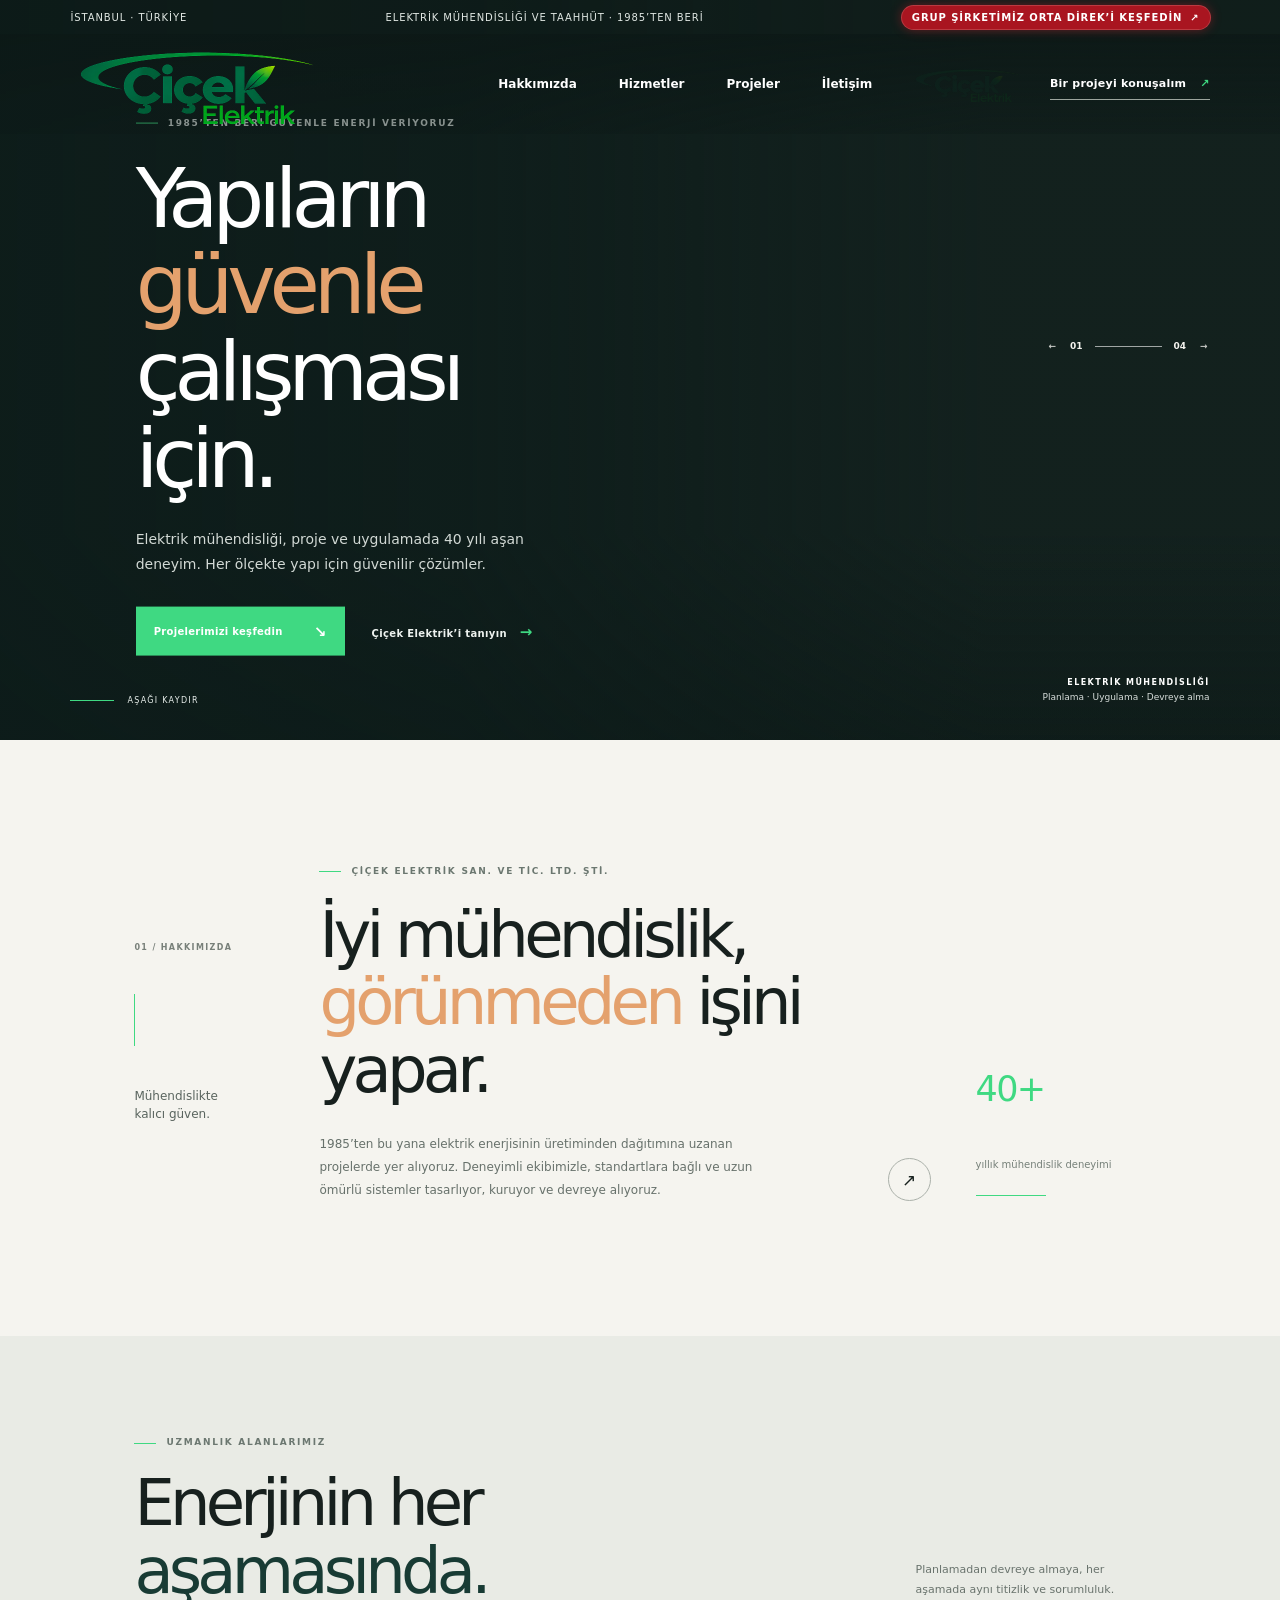
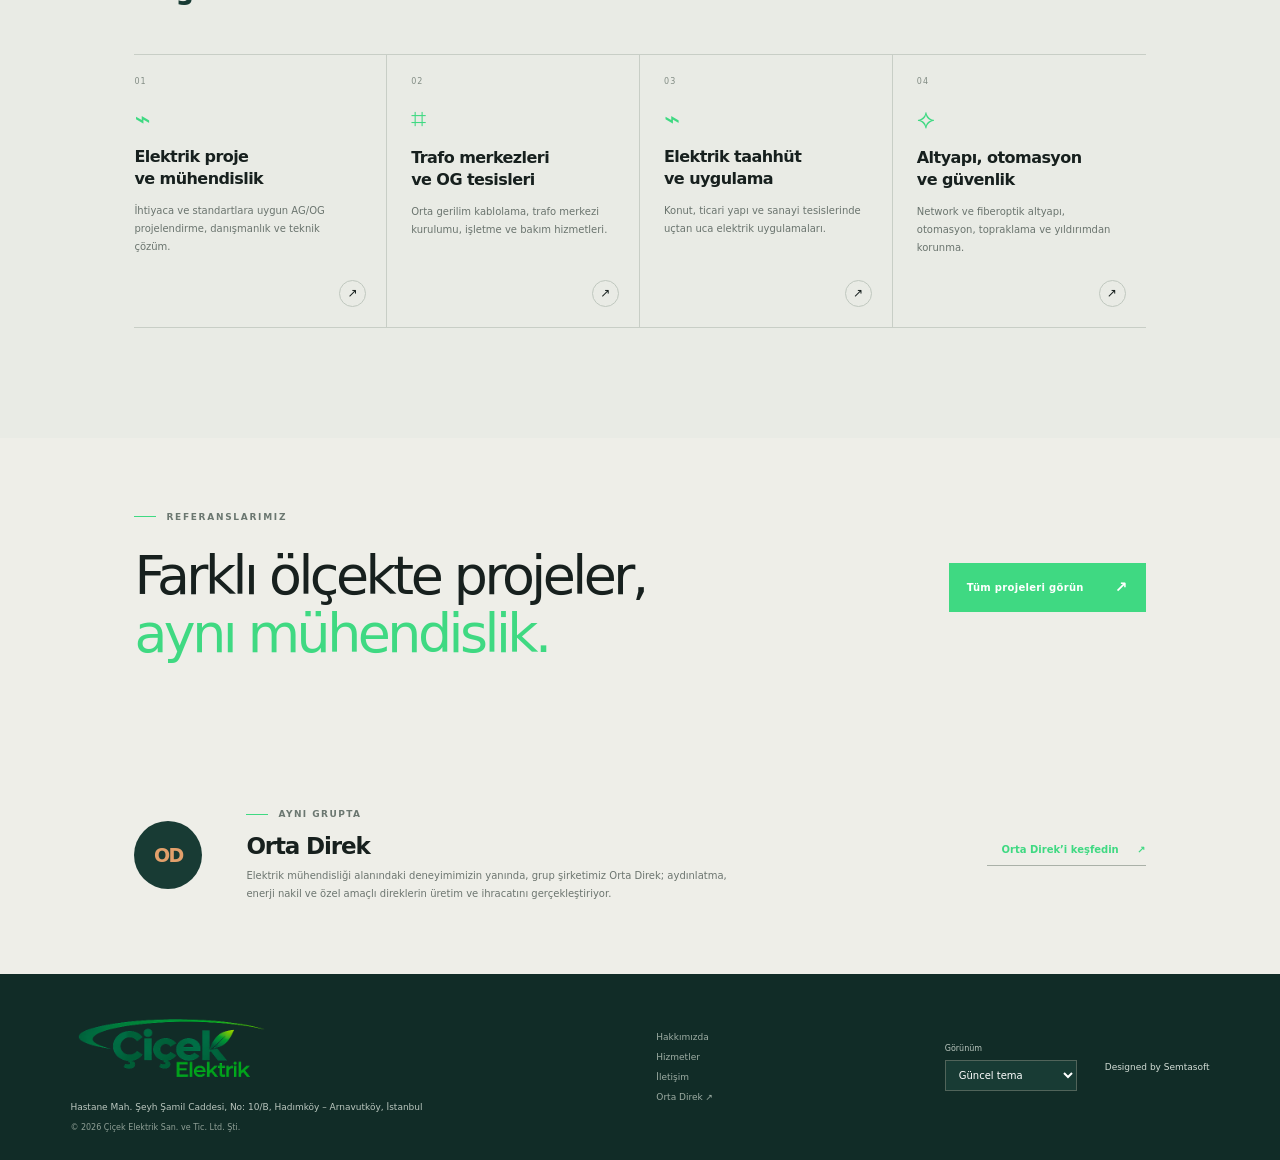
==== commit ee6ddde4: "beyz logo iptal" ====
--- a/v1/index.html
+++ b/v1/index.html
@@ -9,9 +9,9 @@
   <link rel="stylesheet" href="styles.css">
   <script src="content.js"></script>
   <script src="site.js" defer></script>
-</head><body>
+</head><body class="home-page">
   <div class="topline"><span>İstanbul · Türkiye</span><span>Elektrik mühendisliği ve taahhüt · <span data-content="about.since">1985’ten beri</span></span><a class="group-company-link" data-company-link="ortadirek" href="http://www.ortadirek.com.tr" target="_blank" rel="noopener" aria-label="Grup şirketimiz Orta Direk sitesini ziyaret edin">Grup şirketimiz Orta Direk’i keşfedin <span aria-hidden="true">↗</span></a></div>
-  <header class="site-header">
+  <header class="site-header home-header">
     <a class="brand" href="index.html" aria-label="Çiçek Elektrik ana sayfa"><img class="brand-logo" data-image="brand.logo" alt="Çiçek Elektrik"><span class="brand-mark" aria-hidden="true"><i></i><i></i><i></i><i></i></span><span><span data-content="brand.name">ÇİÇEK</span><span class="brand-sub" data-content="brand.sub">ELEKTRİK</span></span></a>
     <nav class="nav" aria-label="Ana gezinme"><a href="index.html#hakkimizda">Hakkımızda</a><a href="index.html#hizmetler">Hizmetler</a><a href="projects.html">Projeler</a><a href="contact.html">İletişim</a></nav>
     <a class="header-cta" href="contact.html">Bir projeyi konuşalım <span>↗</span></a>
--- a/v1/styles.css
+++ b/v1/styles.css
@@ -29,6 +29,13 @@
 
 /* V1.18: kısa ana sayfa, ayrı referanslar ve iletişim sayfaları. */
 .home-project-teaser{padding:74px 10.5%;display:flex;align-items:center;justify-content:space-between;gap:30px;background:#eeeee8}.home-project-teaser h2{margin:0;font:500 clamp(34px,4.2vw,56px)/1.08 var(--display);letter-spacing:-.065em}.home-project-teaser h2 em{font-style:normal;color:var(--orange)}
-.references-page{position:relative}.references-header{position:absolute;z-index:8;top:34px;left:0;right:0;height:100px;min-height:100px;background:linear-gradient(180deg,rgba(12,24,22,.82),rgba(12,24,22,.34));color:white}.references-header .nav a,.references-header .header-cta,.references-header .brand{color:white}.references-header .brand-sub{color:#d2dbd5}.references-header::after{content:"ÇİÇEK ELEKTRİK";position:absolute;z-index:-1;left:50%;top:50%;transform:translate(-50%,-50%);font:900 clamp(70px,14vw,190px)/1 var(--display);letter-spacing:-.09em;white-space:nowrap;color:rgba(255,255,255,.055);pointer-events:none}.references-white-header .references-header{background:var(--paper);color:var(--ink);box-shadow:0 4px 24px rgba(0,0,0,.08)}.references-white-header .references-header .nav a,.references-white-header .references-header .header-cta,.references-white-header .references-header .brand{color:var(--ink)}.references-white-header .references-header .brand-sub{color:#68726b}.references-white-header .references-header::after{color:rgba(24,59,52,.06)}.references-hero{height:min(680px,calc(88svh - 34px));min-height:520px}.references-hero .hero-content{top:58%;max-width:640px}.references-hero .hero h1{font-size:clamp(42px,5.8vw,76px)}.reference-intro{padding:56px 10.5% 50px;background:#14221f;color:white;position:relative}.reference-intro .eyebrow{margin-bottom:16px}.reference-intro h1,.contact-banner h1{margin:0;font:500 clamp(40px,5.5vw,68px)/1.05 var(--display);letter-spacing:-.07em}.reference-intro h1 em,.contact-banner h1 em{font-style:normal;color:#e4a16d}.reference-intro>p:not(.eyebrow),.contact-banner>p:last-of-type{color:#c5d0c9;font-size:13px;line-height:1.7}.header-style-switch{display:flex;align-items:center;gap:8px;margin-top:24px;font-size:10px;color:#c5d0c9}.header-style-switch button{border:1px solid #61736a;background:transparent;color:white;padding:8px 12px;font:600 10px var(--body);cursor:pointer}.header-style-switch button[aria-pressed="true"]{background:#e4a16d;border-color:#e4a16d;color:#17201e}.references-white-header .header-style-switch button{color:#fff}.references-list{padding-top:75px}.contact-page{min-height:65vh;background:#f5f4ef}.contact-banner{padding:90px 10.5% 50px;background:#14221f;color:white}.contact-banner .eyebrow{margin-bottom:17px}.contact-layout{padding:54px 10.5% 90px;display:grid;grid-template-columns:.9fr 1.1fr;gap:10%;align-items:start}.contact-page-details{display:flex;flex-direction:column;gap:30px;align-self:start}.contact-page-details>div>span{font-size:9px;letter-spacing:.16em;color:#77837b}.contact-page-details p{color:#28352e!important}.contact-page-details a{color:#315b47}.contact-message-note{font-size:12px;line-height:1.7;color:#68736b;border-top:1px solid var(--line);padding-top:16px}.contact-form{display:grid;gap:17px}.contact-form label{display:grid;gap:8px;font-size:11px;font-weight:700;color:#46514c}.contact-form input,.contact-form select,.contact-form textarea{width:100%;border:1px solid #cbd2ca;background:#fff;color:#17201e;padding:12px 13px;font:13px var(--body);border-radius:0}.contact-form textarea{resize:vertical}.contact-form .button{border:0;cursor:pointer;justify-self:start}.form-status{min-height:1em;margin:0;color:#315b47;font-size:12px}
+.references-page{position:relative}.references-header{position:absolute;z-index:8;top:34px;left:0;right:0;height:100px;min-height:100px;background:linear-gradient(180deg,rgba(12,24,22,.82),rgba(12,24,22,.34));color:white}.references-header .nav a,.references-header .header-cta,.references-header .brand{color:white}.references-header .brand-sub{color:#d2dbd5}.references-white-header .references-header{background:var(--paper);color:var(--ink);box-shadow:0 4px 24px rgba(0,0,0,.08)}.references-white-header .references-header .nav a,.references-white-header .references-header .header-cta,.references-white-header .references-header .brand{color:var(--ink)}.references-white-header .references-header .brand-sub{color:#68726b}.references-hero{height:min(680px,calc(88svh - 34px));min-height:520px}.references-hero .hero-content{top:58%;max-width:640px}.references-hero .hero h1{font-size:clamp(42px,5.8vw,76px)}.reference-intro{padding:56px 10.5% 50px;background:#14221f;color:white;position:relative}.reference-intro .eyebrow{margin-bottom:16px}.reference-intro h1,.contact-banner h1{margin:0;font:500 clamp(40px,5.5vw,68px)/1.05 var(--display);letter-spacing:-.07em}.reference-intro h1 em,.contact-banner h1 em{font-style:normal;color:#e4a16d}.reference-intro>p:not(.eyebrow),.contact-banner>p:last-of-type{color:#c5d0c9;font-size:13px;line-height:1.7}.header-style-switch{display:flex;align-items:center;gap:8px;margin-top:24px;font-size:10px;color:#c5d0c9}.header-style-switch button{border:1px solid #61736a;background:transparent;color:white;padding:8px 12px;font:600 10px var(--body);cursor:pointer}.header-style-switch button[aria-pressed="true"]{background:#e4a16d;border-color:#e4a16d;color:#17201e}.references-white-header .header-style-switch button{color:#fff}.references-list{padding-top:75px}.contact-page{min-height:65vh;background:#f5f4ef}.contact-banner{padding:90px 10.5% 50px;background:#14221f;color:white}.contact-banner .eyebrow{margin-bottom:17px}.contact-layout{padding:54px 10.5% 90px;display:grid;grid-template-columns:.9fr 1.1fr;gap:10%;align-items:start}.contact-page-details{display:flex;flex-direction:column;gap:30px;align-self:start}.contact-page-details>div>span{font-size:9px;letter-spacing:.16em;color:#77837b}.contact-page-details p{color:#28352e!important}.contact-page-details a{color:#315b47}.contact-message-note{font-size:12px;line-height:1.7;color:#68736b;border-top:1px solid var(--line);padding-top:16px}.contact-form{display:grid;gap:17px}.contact-form label{display:grid;gap:8px;font-size:11px;font-weight:700;color:#46514c}.contact-form input,.contact-form select,.contact-form textarea{width:100%;border:1px solid #cbd2ca;background:#fff;color:#17201e;padding:12px 13px;font:13px var(--body);border-radius:0}.contact-form textarea{resize:vertical}.contact-form .button{border:0;cursor:pointer;justify-self:start}.form-status{min-height:1em;margin:0;color:#315b47;font-size:12px}
 @media(max-width:650px){.home-project-teaser{padding:55px 7%;align-items:flex-start;flex-direction:column;gap:25px}.references-header{top:31px;height:72px;min-height:72px;padding-left:5%;padding-right:5%}.references-hero{height:calc(76svh - 31px);min-height:500px}.references-hero .hero-content{top:57%}.reference-intro{padding:44px 7% 38px}.header-style-switch{flex-wrap:wrap}.header-style-switch>span{width:100%}.references-list{padding-top:58px}.contact-banner{padding:65px 7% 38px}.contact-layout{padding:36px 7% 65px;grid-template-columns:1fr;gap:42px}.contact-form .button{width:100%;justify-content:space-between}.references-header .nav{background:var(--paper)}.references-header .nav a{color:#46514c}.references-white-header .references-header .nav{background:var(--paper)}}
-.references-header::after{content:"";z-index:0;width:min(25vw,280px);height:86px;background:url("assets/cicek-logo.png") center/contain no-repeat;opacity:.09}.references-header>.brand,.references-header>.nav,.references-header>.header-cta,.references-header>.mobile-phone{position:relative;z-index:1}.references-white-header .references-header::after{opacity:.08}.references-hero h1{font-size:clamp(42px,5.8vw,76px)}
+.references-header>.brand,.references-header>.nav,.references-header>.header-cta,.references-header>.mobile-phone{position:relative;z-index:1}.references-white-header .references-header::after{opacity:.08}.references-hero h1{font-size:clamp(42px,5.8vw,76px)}
+/* V1.19: homepage joins the image-led header; keep the watermark clear of the navigation. */
+.home-header{position:absolute;z-index:8;top:34px;left:0;right:0;height:100px;min-height:100px;background:linear-gradient(180deg,rgba(12,24,22,.82),rgba(12,24,22,.34));color:white}.home-header .nav a,.home-header .header-cta,.home-header .brand{color:white}.home-header .brand-sub{color:#d2dbd5}.home-header::after,.references-header::after{content:"";position:absolute;z-index:0;top:50%;right:19%;left:auto;transform:translateY(-50%);width:min(12vw,140px);height:48px;background:url("assets/cicek-logo.png") center/contain no-repeat;opacity:.08;pointer-events:none}.home-header>.brand,.home-header>.nav,.home-header>.header-cta,.home-header>.mobile-phone,.references-header>.brand,.references-header>.nav,.references-header>.header-cta,.references-header>.mobile-phone{position:relative;z-index:1}.home-page .hero{height:min(740px,calc(100svh - 34px));min-height:570px}.home-page .references-white-header .home-header{background:var(--paper)}
+@media(max-width:650px){.home-header{top:31px;height:72px;min-height:72px;padding-left:5%;padding-right:5%}.home-page .hero{height:calc(82svh - 31px);min-height:520px}.home-header .nav,.references-header .nav{background:rgba(12,24,22,.96)}.home-header .nav a,.references-header .nav a{color:#fff}.references-white-header .references-header .nav{background:var(--paper)}.references-white-header .references-header .nav a{color:#46514c}.home-header::after,.references-header::after{right:17%;width:76px;height:34px}}
+.home-page .topline{position:absolute;z-index:9;top:0;left:0;right:0;background:rgba(12,24,22,.34);color:#e1e8e4}.home-page .topline>span{color:#e1e8e4}.home-page .topline a{color:white!important}
+
+.references-white-header .home-header{background:var(--paper);color:var(--ink);box-shadow:0 4px 24px rgba(0,0,0,.08)}.references-white-header .home-header .brand,.references-white-header .home-header .nav a,.references-white-header .home-header .header-cta{color:var(--ink)}.references-white-header .home-header .brand-sub{color:#68726b}
+@media(max-width:650px){.references-white-header .home-header .nav{background:var(--paper)}.references-white-header .home-header .nav a{color:#46514c}}
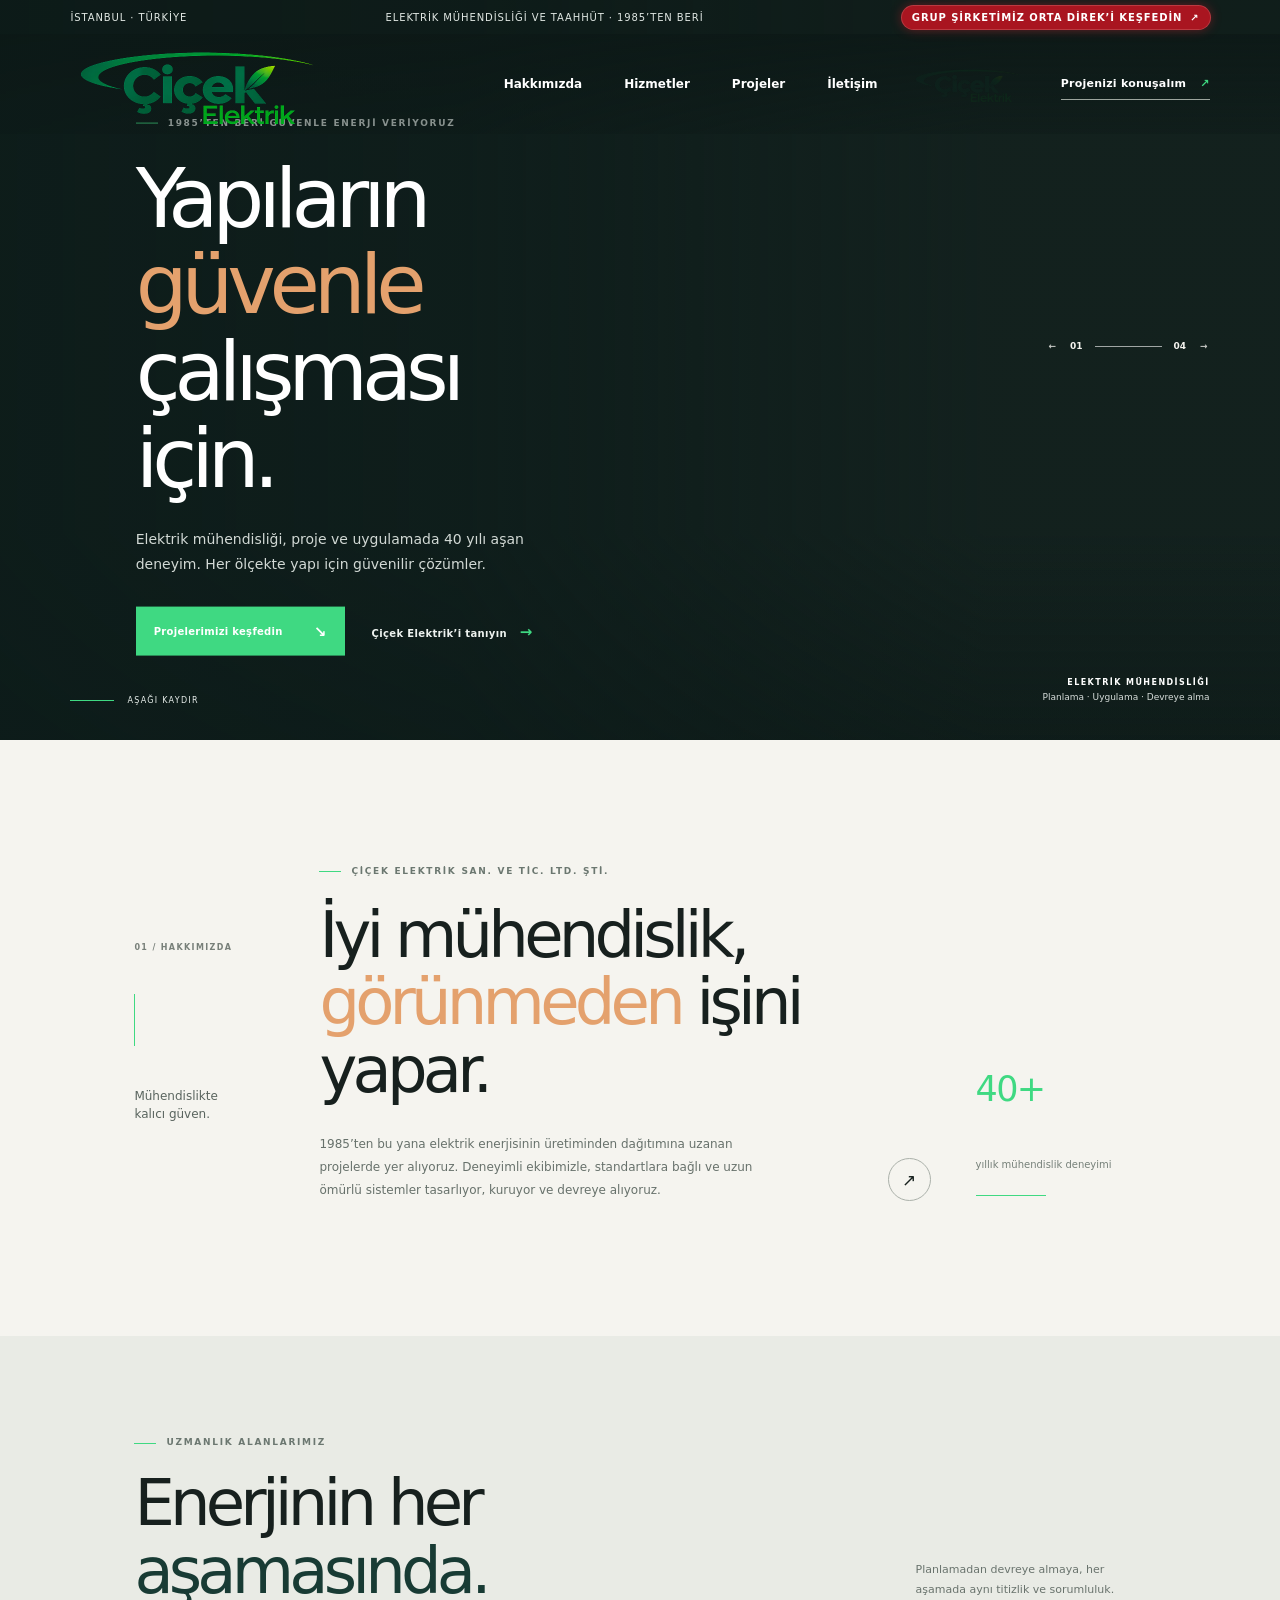
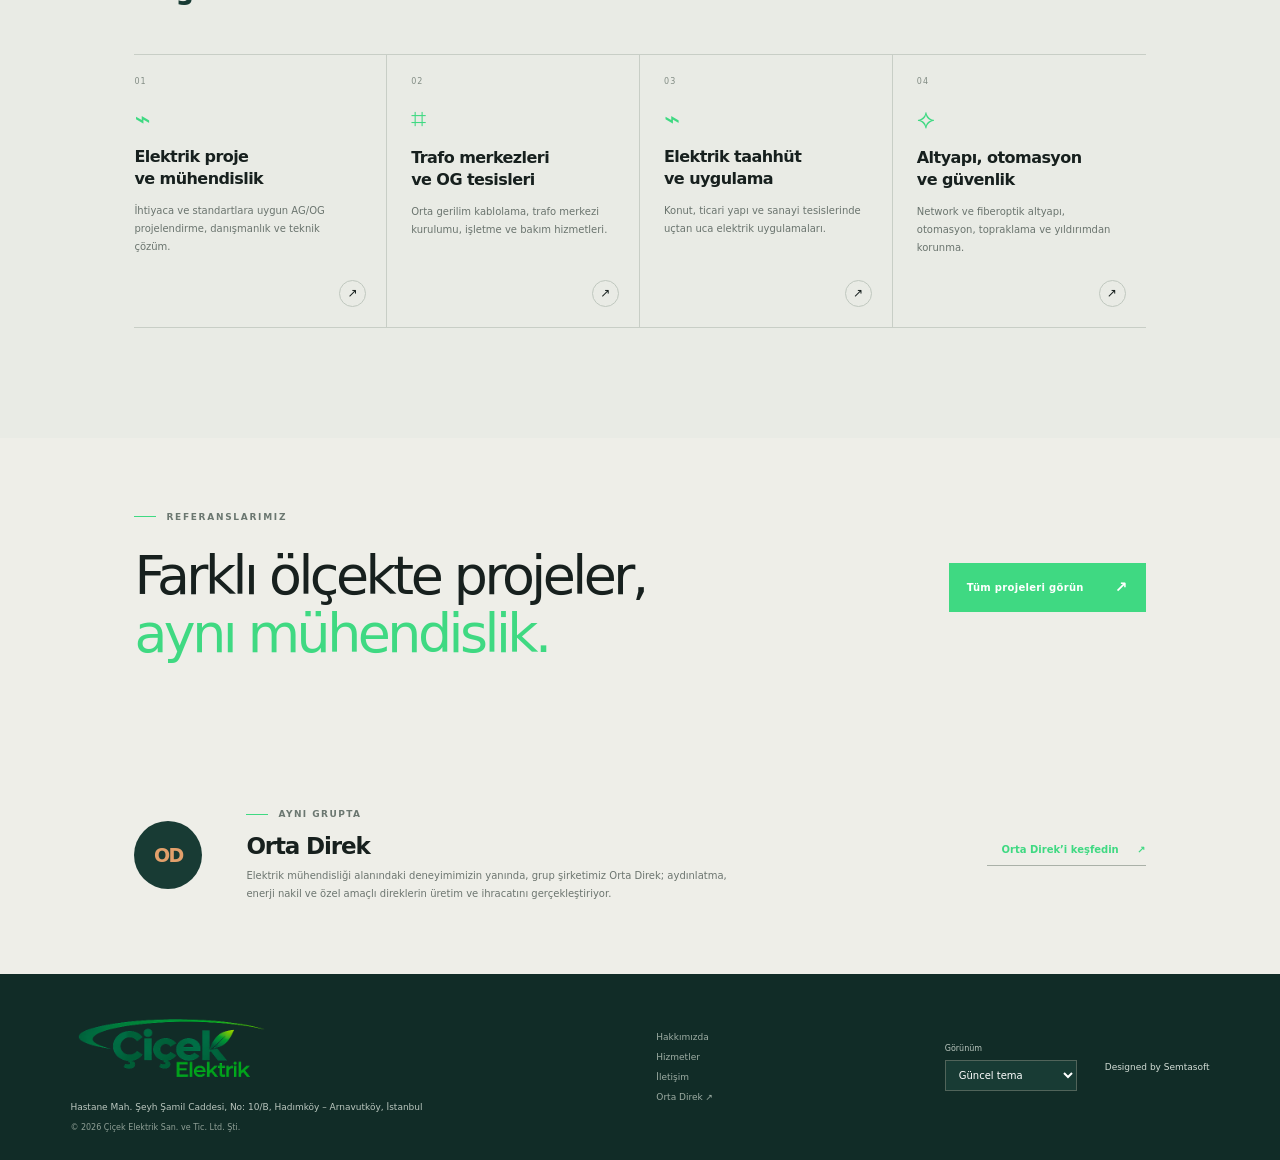
==== commit d190f402: "mobil küçük ayarlar menü" ====
--- a/v1/index.html
+++ b/v1/index.html
@@ -14,7 +14,7 @@
   <header class="site-header home-header">
     <a class="brand" href="index.html" aria-label="Çiçek Elektrik ana sayfa"><img class="brand-logo" data-image="brand.logo" alt="Çiçek Elektrik"><span class="brand-mark" aria-hidden="true"><i></i><i></i><i></i><i></i></span><span><span data-content="brand.name">ÇİÇEK</span><span class="brand-sub" data-content="brand.sub">ELEKTRİK</span></span></a>
     <nav class="nav" aria-label="Ana gezinme"><a href="index.html#hakkimizda">Hakkımızda</a><a href="index.html#hizmetler">Hizmetler</a><a href="projects.html">Projeler</a><a href="contact.html">İletişim</a></nav>
-    <a class="header-cta" href="contact.html">Bir projeyi konuşalım <span>↗</span></a>
+    <a class="header-cta" href="contact.html">Projenizi konuşalım <span>↗</span></a>
     <a class="mobile-phone" href="tel:+902126764000" aria-label="Bizi arayın">☎</a>
   </header>
   <main>
--- a/v1/styles.css
+++ b/v1/styles.css
@@ -39,3 +39,36 @@
 
 .references-white-header .home-header{background:var(--paper);color:var(--ink);box-shadow:0 4px 24px rgba(0,0,0,.08)}.references-white-header .home-header .brand,.references-white-header .home-header .nav a,.references-white-header .home-header .header-cta{color:var(--ink)}.references-white-header .home-header .brand-sub{color:#68726b}
 @media(max-width:650px){.references-white-header .home-header .nav{background:var(--paper)}.references-white-header .home-header .nav a{color:#46514c}}
+/* V1.22: keep mobile navigation evenly aligned and inside the viewport. */
+@media(max-width:650px){
+  .home-header .nav,.references-header .nav{
+    position:absolute;top:100%;left:0;right:0;width:100%;
+    display:grid;grid-template-columns:repeat(4,minmax(0,1fr));
+    align-items:center;justify-items:center;gap:0;
+    padding:13px 10px;overflow:hidden;
+  }
+  .home-header .nav a,.references-header .nav a{
+    display:block;width:100%;min-width:0;padding:2px 1px;
+    text-align:center;white-space:nowrap;line-height:1.2;
+    font-size:clamp(9px,2.8vw,11px);letter-spacing:0;
+  }
+  .home-header::after,.references-header::after{display:none}
+}
+/* V1.23: scale header logos with the available mobile width and height. */
+@media(max-width:650px){
+  .site-header{height:auto;min-height:clamp(64px,18vw,72px);padding-top:6px;padding-bottom:6px}
+  .site-header .brand{min-width:0;flex:0 1 auto;max-width:calc(100% - 48px)}
+  .site-header .brand-logo{width:auto;max-width:min(var(--brand-logo-width,150px),52vw);max-height:clamp(30px,min(12vw,6svh),48px);height:auto;object-fit:contain;flex:0 1 auto}
+  .site-header .mobile-phone{flex:0 0 auto}
+  .home-header,.references-header{height:auto;min-height:clamp(64px,18vw,72px)}
+  .home-header .nav,.references-header .nav{top:100%}
+}
+/* V1.24: keep the mobile project CTA on its own right-aligned row under navigation. */
+@media(max-width:650px){
+  .site-header .header-cta{
+    position:absolute;top:calc(100% + 44px);right:5%;z-index:2;
+    display:inline-flex;align-items:center;min-height:34px;padding:7px 0;
+    font-size:10px;white-space:nowrap;
+  }
+  .site-header:not(.home-header):not(.references-header){margin-bottom:78px}
+}
